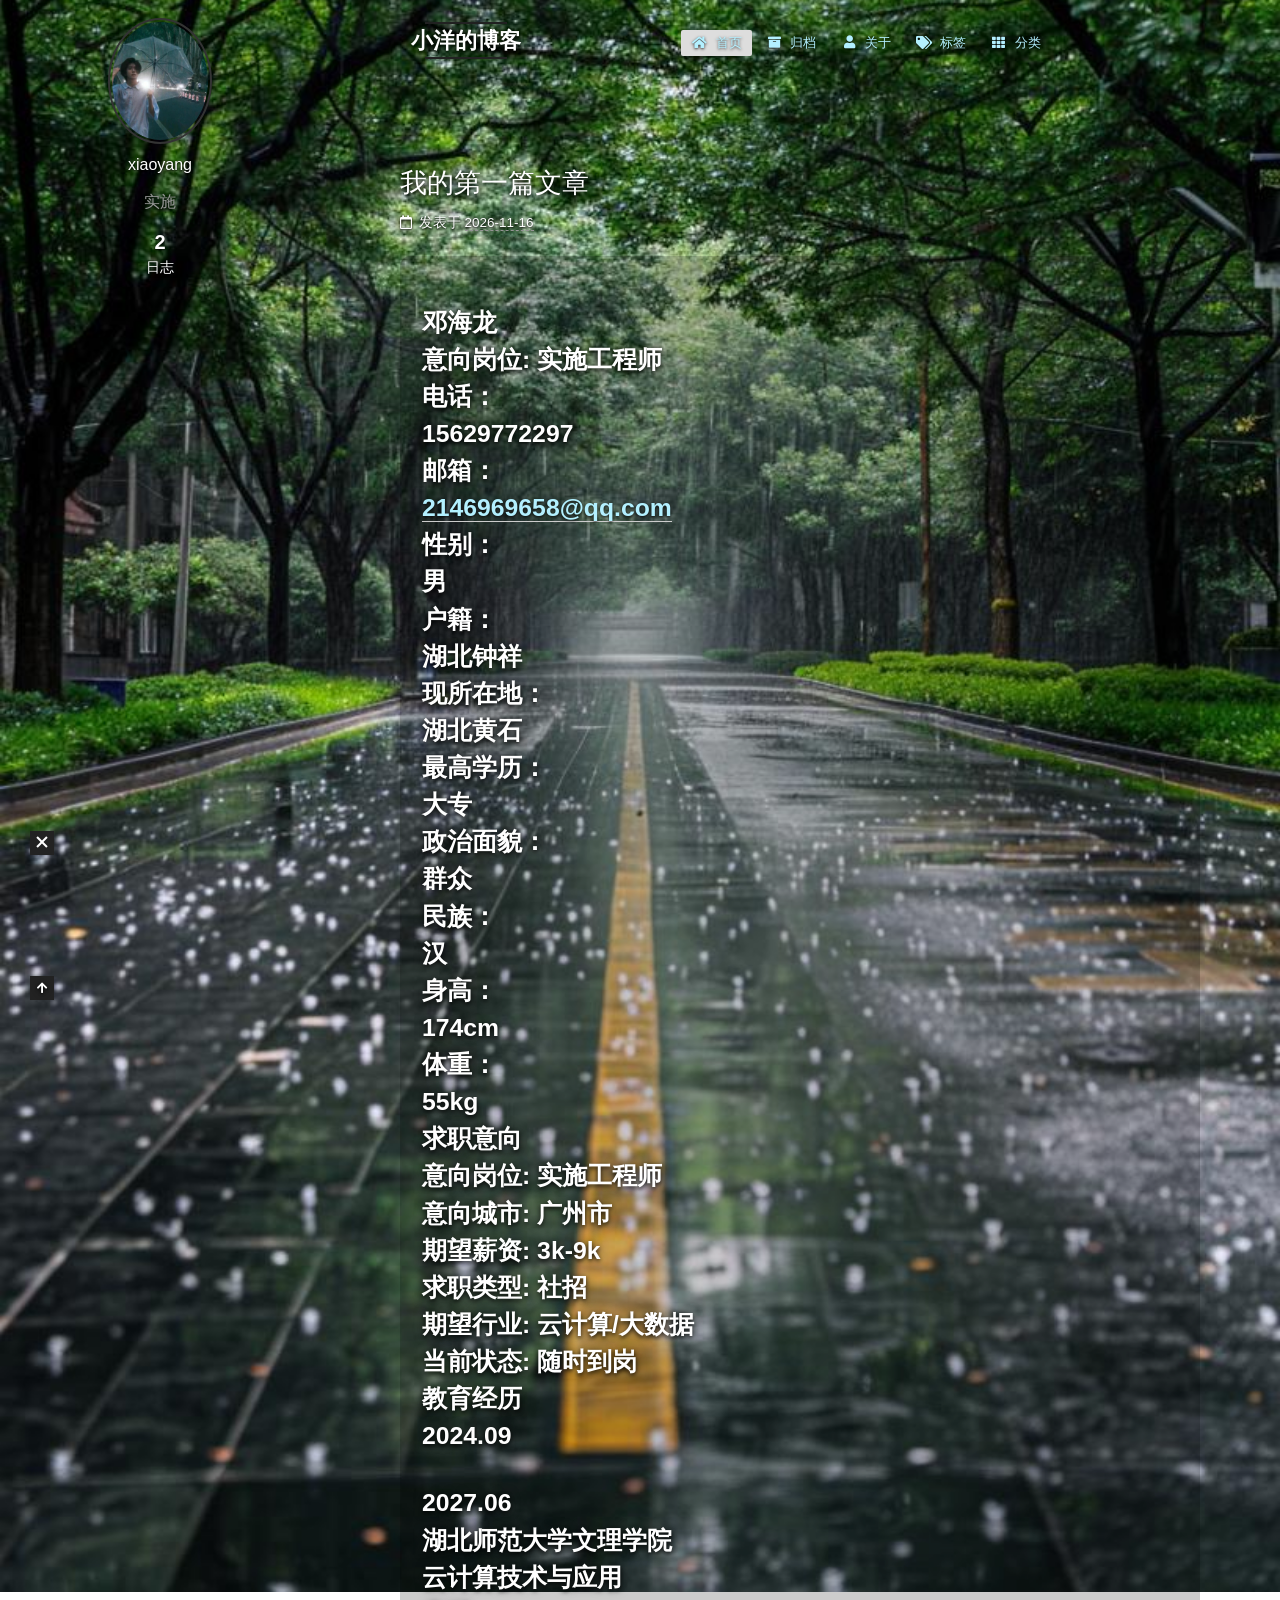
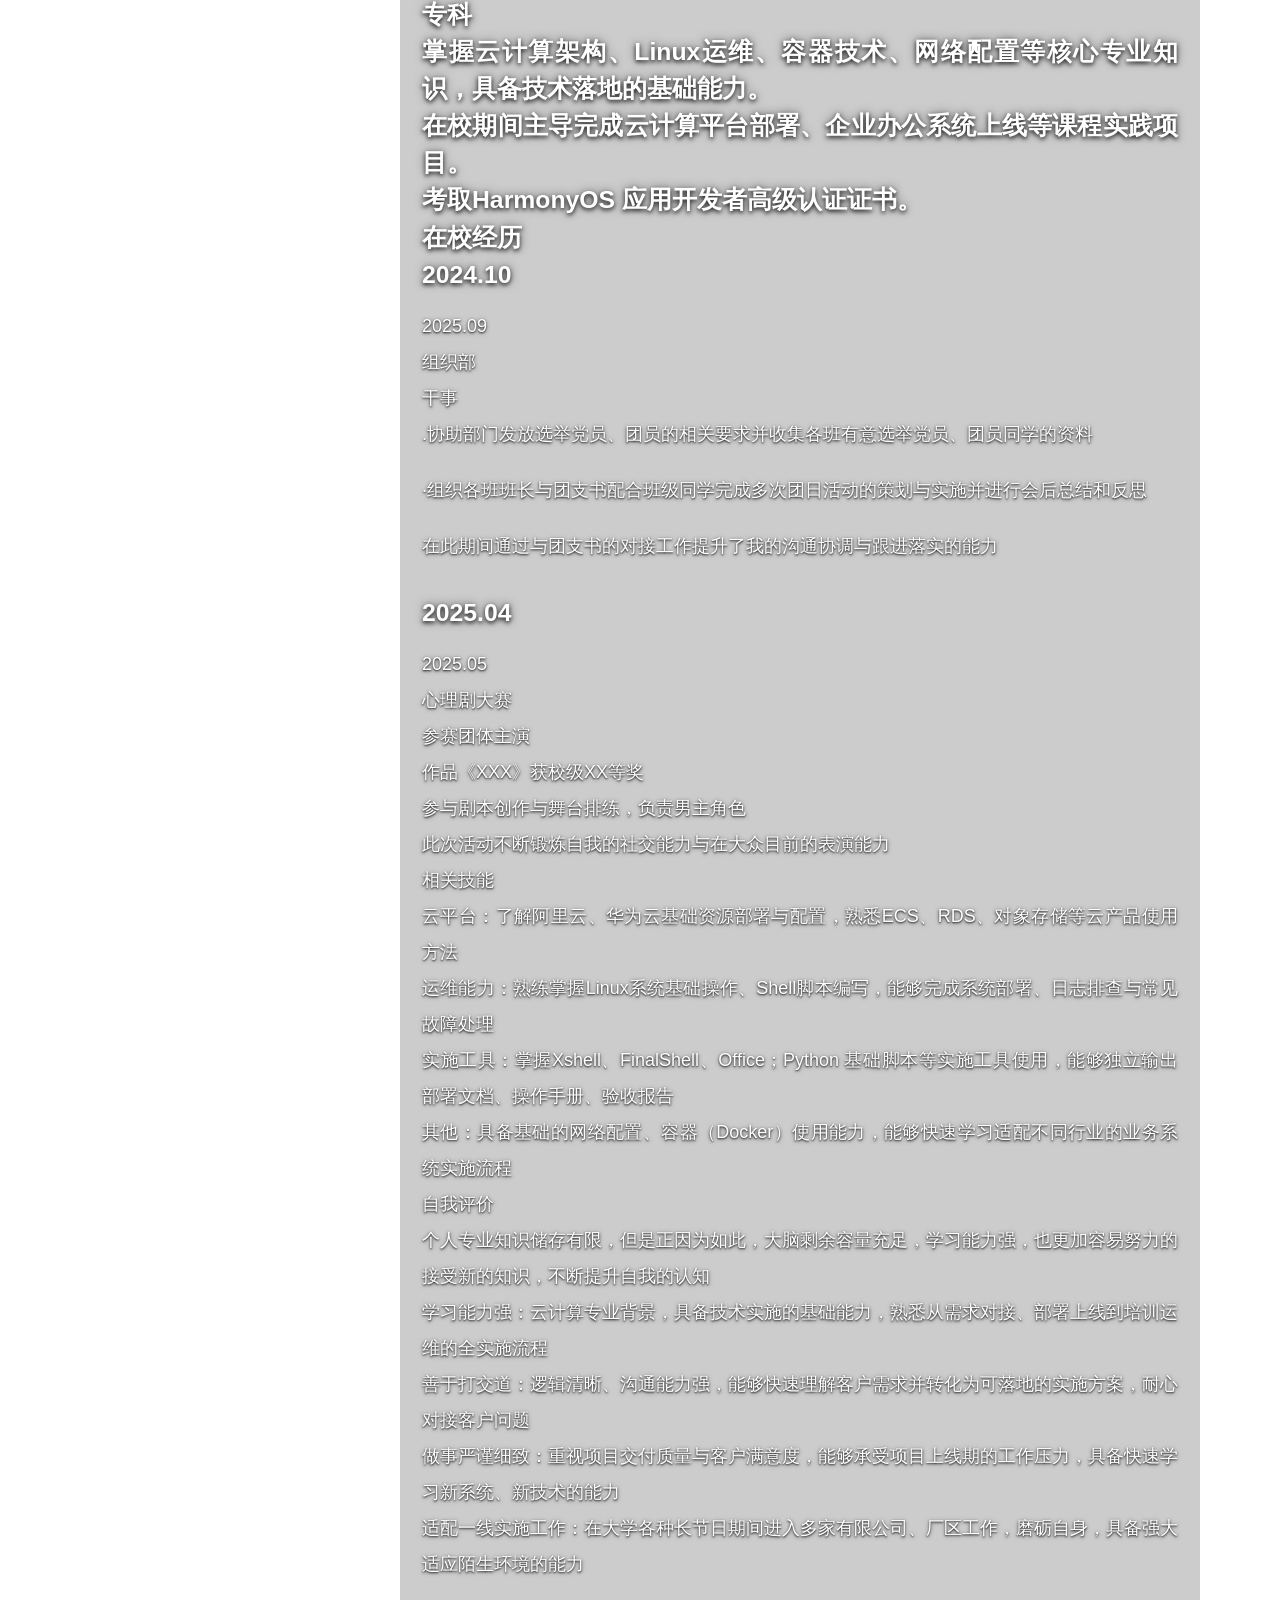
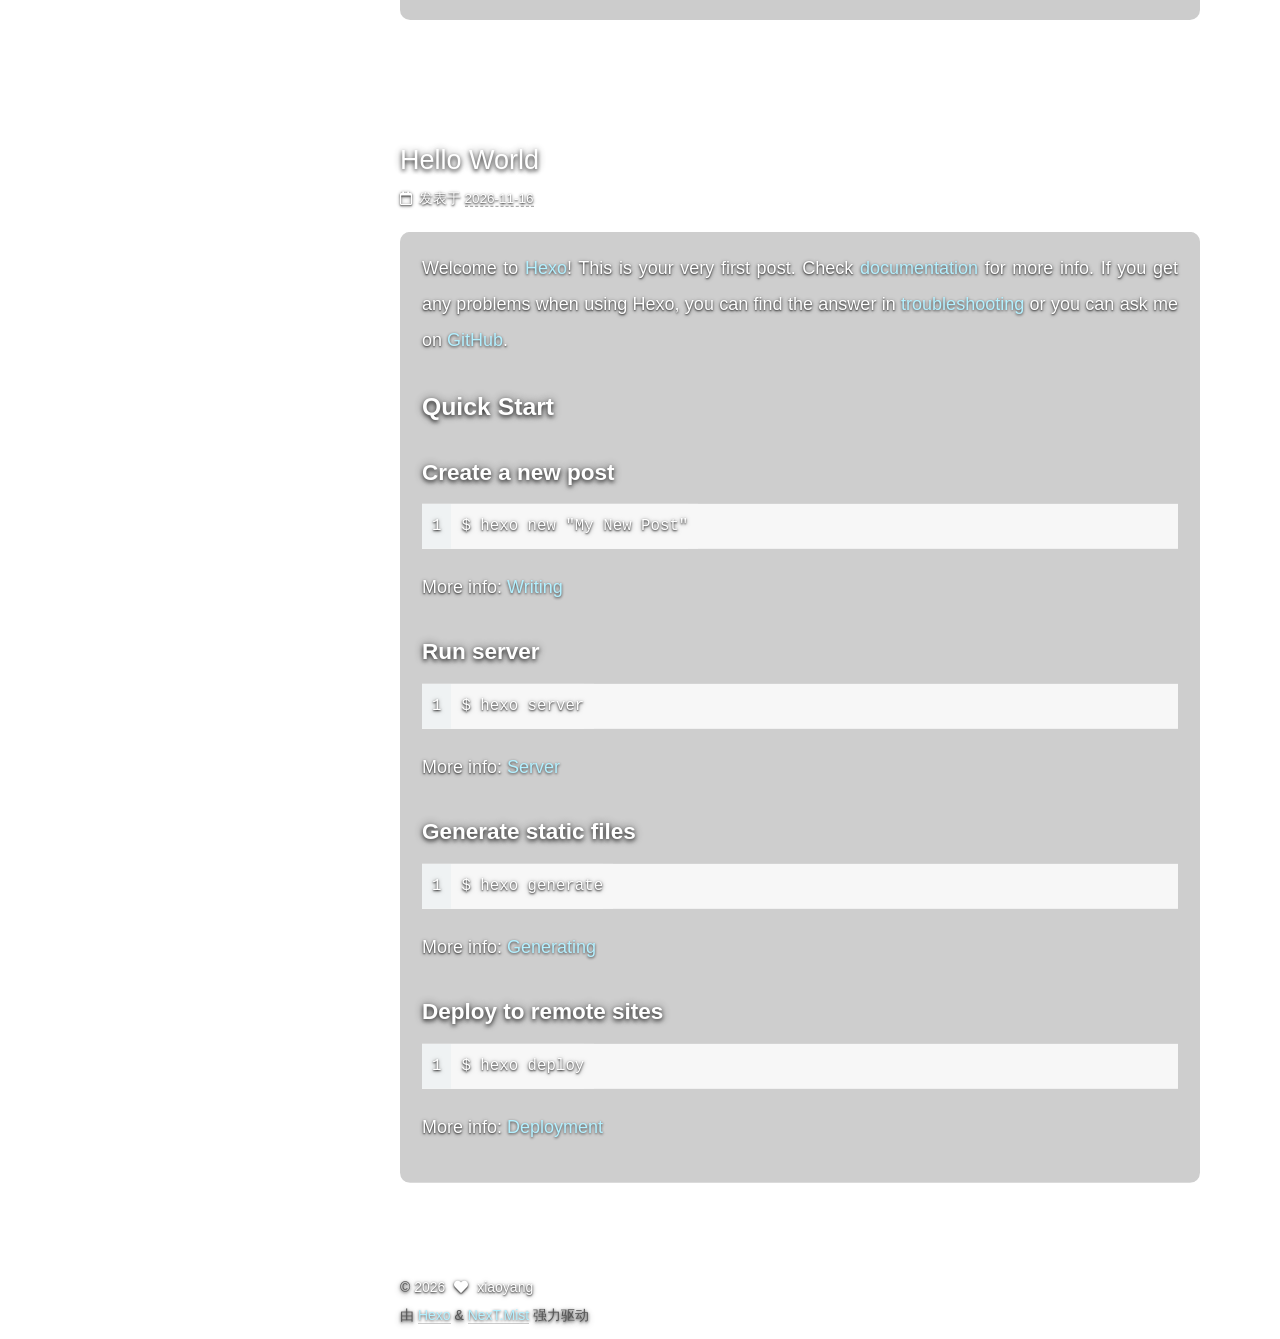
==== index.html @ 122b0476 "Site updated: 2026-11-17 15:29:59" ====
<!DOCTYPE html>
<html lang="zh-CN">
<head>
  <meta charset="UTF-8">
<meta name="viewport" content="width=device-width, initial-scale=1, maximum-scale=2">
<meta name="theme-color" content="#222">
<meta name="generator" content="Hexo 7.3.0">
  <link rel="apple-touch-icon" sizes="180x180" href="/images/apple-touch-icon-next.png">
  <link rel="icon" type="image/png" sizes="32x32" href="/images/favicon-32x32-next.png">
  <link rel="icon" type="image/png" sizes="16x16" href="/images/favicon-16x16-next.png">
  <link rel="mask-icon" href="/images/logo.svg" color="#222">

<link rel="stylesheet" href="/css/main.css">


<link rel="stylesheet" href="/lib/font-awesome/css/all.min.css">

<script id="hexo-configurations">
    var NexT = window.NexT || {};
    var CONFIG = {"hostname":"example.com","root":"/","scheme":"Mist","version":"7.8.0","exturl":false,"sidebar":{"position":"left","display":"always","padding":18,"offset":12,"onmobile":false},"copycode":{"enable":false,"show_result":false,"style":null},"back2top":{"enable":true,"sidebar":false,"scrollpercent":false},"bookmark":{"enable":false,"color":"#222","save":"auto"},"fancybox":false,"mediumzoom":false,"lazyload":false,"pangu":false,"comments":{"style":"tabs","active":null,"storage":true,"lazyload":false,"nav":null},"algolia":{"hits":{"per_page":10},"labels":{"input_placeholder":"Search for Posts","hits_empty":"We didn't find any results for the search: ${query}","hits_stats":"${hits} results found in ${time} ms"}},"localsearch":{"enable":false,"trigger":"auto","top_n_per_article":1,"unescape":false,"preload":false},"motion":{"enable":true,"async":false,"transition":{"post_block":"fadeIn","post_header":"slideDownIn","post_body":"slideDownIn","coll_header":"slideLeftIn","sidebar":"slideUpIn"}}};
  </script>

  <meta name="description" content="实施">
<meta property="og:type" content="website">
<meta property="og:title" content="小洋的博客">
<meta property="og:url" content="http://example.com/index.html">
<meta property="og:site_name" content="小洋的博客">
<meta property="og:description" content="实施">
<meta property="og:locale" content="zh_CN">
<meta property="article:author" content="xiaoyang">
<meta property="article:tag" content="云计算,k8">
<meta name="twitter:card" content="summary">

<link rel="canonical" href="http://example.com/">


<script id="page-configurations">
  // https://hexo.io/docs/variables.html
  CONFIG.page = {
    sidebar: "",
    isHome : true,
    isPost : false,
    lang   : 'zh-CN'
  };
</script>

  <title>小洋的博客</title>
  






  <noscript>
  <style>
  .use-motion .brand,
  .use-motion .menu-item,
  .sidebar-inner,
  .use-motion .post-block,
  .use-motion .pagination,
  .use-motion .comments,
  .use-motion .post-header,
  .use-motion .post-body,
  .use-motion .collection-header { opacity: initial; }

  .use-motion .site-title,
  .use-motion .site-subtitle {
    opacity: initial;
    top: initial;
  }

  .use-motion .logo-line-before i { left: initial; }
  .use-motion .logo-line-after i { right: initial; }
  </style>
</noscript>

</head>

<body itemscope itemtype="http://schema.org/WebPage">
  <div class="container use-motion">
    <div class="headband"></div>

    <header class="header" itemscope itemtype="http://schema.org/WPHeader">
      <div class="header-inner"><div class="site-brand-container">
  <div class="site-nav-toggle">
    <div class="toggle" aria-label="切换导航栏">
      <span class="toggle-line toggle-line-first"></span>
      <span class="toggle-line toggle-line-middle"></span>
      <span class="toggle-line toggle-line-last"></span>
    </div>
  </div>

  <div class="site-meta">

    <a href="/" class="brand" rel="start">
      <span class="logo-line-before"><i></i></span>
      <h1 class="site-title">小洋的博客</h1>
      <span class="logo-line-after"><i></i></span>
    </a>
      <p class="site-subtitle" itemprop="description">记录摸索博客的某一天</p>
  </div>

  <div class="site-nav-right">
    <div class="toggle popup-trigger">
    </div>
  </div>
</div>




<nav class="site-nav">
  <ul id="menu" class="main-menu menu">
        <li class="menu-item menu-item-home">

    <a href="/" rel="section"><i class="fa fa-home fa-fw"></i>首页</a>

  </li>
        <li class="menu-item menu-item-archives">

    <a href="/archives/" rel="section"><i class="fa fa-archive fa-fw"></i>归档</a>

  </li>
        <li class="menu-item menu-item-about">

    <a href="/about/" rel="section"><i class="fa fa-user fa-fw"></i>关于</a>

  </li>
        <li class="menu-item menu-item-tags">

    <a href="/tags/" rel="section"><i class="fa fa-tags fa-fw"></i>标签</a>

  </li>
        <li class="menu-item menu-item-categories">

    <a href="/categories/" rel="section"><i class="fa fa-th fa-fw"></i>分类</a>

  </li>
  </ul>
</nav>




</div>
    </header>

    
  <div class="back-to-top">
    <i class="fa fa-arrow-up"></i>
    <span>0%</span>
  </div>


    <main class="main">
      <div class="main-inner">
        <div class="content-wrap">
          

          <div class="content index posts-expand">
            
      
  
  
  <article itemscope itemtype="http://schema.org/Article" class="post-block" lang="zh-CN">
    <link itemprop="mainEntityOfPage" href="http://example.com/2026/11/16/%E6%88%91%E7%9A%84%E7%AC%AC%E4%B8%80%E7%AF%87%E6%96%87%E7%AB%A0/">

    <span hidden itemprop="author" itemscope itemtype="http://schema.org/Person">
      <meta itemprop="image" content="/img/avatar.jpg">
      <meta itemprop="name" content="xiaoyang">
      <meta itemprop="description" content="实施">
    </span>

    <span hidden itemprop="publisher" itemscope itemtype="http://schema.org/Organization">
      <meta itemprop="name" content="小洋的博客">
    </span>
      <header class="post-header">
        <h2 class="post-title" itemprop="name headline">
          
            <a href="/2026/11/16/%E6%88%91%E7%9A%84%E7%AC%AC%E4%B8%80%E7%AF%87%E6%96%87%E7%AB%A0/" class="post-title-link" itemprop="url">我的第一篇文章</a>
        </h2>

        <div class="post-meta">
            <span class="post-meta-item">
              <span class="post-meta-item-icon">
                <i class="far fa-calendar"></i>
              </span>
              <span class="post-meta-item-text">发表于</span>
              

              <time title="创建时间：2026-11-16 16:29:08 / 修改时间：16:30:28" itemprop="dateCreated datePublished" datetime="2026-11-16T16:29:08+08:00">2026-11-16</time>
            </span>

          

        </div>
      </header>

    
    
    
    <div class="post-body" itemprop="articleBody">

      
          <h2 id="邓海龙意向岗位-实施工程师电话：15629772297邮箱：-x32-49-52-54-x39-x36-x39-54-x35-56-64-113-x71-46-x63-111-x6d-性别：男户籍：湖北钟祥现所在地：湖北黄石最高学历：大专政治面貌：群众民族：汉身高：174cm体重：55kg求职意向意向岗位-实施工程师意向城市-广州市期望薪资-3k-9k求职类型-社招期望行业-云计算-大数据当前状态-随时到岗教育经历2024-09"><a href="#邓海龙意向岗位-实施工程师电话：15629772297邮箱：-x32-49-52-54-x39-x36-x39-54-x35-56-64-113-x71-46-x63-111-x6d-性别：男户籍：湖北钟祥现所在地：湖北黄石最高学历：大专政治面貌：群众民族：汉身高：174cm体重：55kg求职意向意向岗位-实施工程师意向城市-广州市期望薪资-3k-9k求职类型-社招期望行业-云计算-大数据当前状态-随时到岗教育经历2024-09" class="headerlink" title="邓海龙意向岗位: 实施工程师电话：15629772297邮箱：&#x32;&#49;&#52;&#54;&#x39;&#x36;&#x39;&#54;&#x35;&#56;&#64;&#113;&#x71;&#46;&#x63;&#111;&#x6d;性别：男户籍：湖北钟祥现所在地：湖北黄石最高学历：大专政治面貌：群众民族：汉身高：174cm体重：55kg求职意向意向岗位: 实施工程师意向城市: 广州市期望薪资: 3k-9k求职类型: 社招期望行业: 云计算&#x2F;大数据当前状态: 随时到岗教育经历2024.09"></a>邓海龙<br>意向岗位: 实施工程师<br>电话：<br>15629772297<br>邮箱：<br><a href="mailto:&#x32;&#49;&#52;&#54;&#x39;&#x36;&#x39;&#54;&#x35;&#56;&#64;&#113;&#x71;&#46;&#x63;&#111;&#x6d;">&#x32;&#49;&#52;&#54;&#x39;&#x36;&#x39;&#54;&#x35;&#56;&#64;&#113;&#x71;&#46;&#x63;&#111;&#x6d;</a><br>性别：<br>男<br>户籍：<br>湖北钟祥<br>现所在地：<br>湖北黄石<br>最高学历：<br>大专<br>政治面貌：<br>群众<br>民族：<br>汉<br>身高：<br>174cm<br>体重：<br>55kg<br>求职意向<br>意向岗位: 实施工程师<br>意向城市: 广州市<br>期望薪资: 3k-9k<br>求职类型: 社招<br>期望行业: 云计算&#x2F;大数据<br>当前状态: 随时到岗<br>教育经历<br>2024.09</h2><h2 id="2027-06湖北师范大学文理学院云计算技术与应用专科掌握云计算架构、Linux运维、容器技术、网络配置等核心专业知识，具备技术落地的基础能力。在校期间主导完成云计算平台部署、企业办公系统上线等课程实践项目。考取HarmonyOS-应用开发者高级认证证书。在校经历2024-10"><a href="#2027-06湖北师范大学文理学院云计算技术与应用专科掌握云计算架构、Linux运维、容器技术、网络配置等核心专业知识，具备技术落地的基础能力。在校期间主导完成云计算平台部署、企业办公系统上线等课程实践项目。考取HarmonyOS-应用开发者高级认证证书。在校经历2024-10" class="headerlink" title="2027.06湖北师范大学文理学院云计算技术与应用专科掌握云计算架构、Linux运维、容器技术、网络配置等核心专业知识，具备技术落地的基础能力。在校期间主导完成云计算平台部署、企业办公系统上线等课程实践项目。考取HarmonyOS 应用开发者高级认证证书。在校经历2024.10"></a>2027.06<br>湖北师范大学文理学院<br>云计算技术与应用<br>专科<br>掌握云计算架构、Linux运维、容器技术、网络配置等核心专业知识，具备技术落地的基础能力。<br>在校期间主导完成云计算平台部署、企业办公系统上线等课程实践项目。<br>考取HarmonyOS 应用开发者高级认证证书。<br>在校经历<br>2024.10</h2><p>2025.09<br>组织部<br>干事<br>.协助部门发放选举党员、团员的相关要求并收集各班有意选举党员、团员同学的资料</p>
<p>·组织各班班长与团支书配合班级同学完成多次团日活动的策划与实施并进行会后总结和反思</p>
<p>在此期间通过与团支书的对接工作提升了我的沟通协调与跟进落实的能力</p>
<h2 id="2025-04"><a href="#2025-04" class="headerlink" title="2025.04"></a>2025.04</h2><p>2025.05<br>心理剧大赛<br>参赛团体主演<br> 作品《XXX》获校级XX等奖<br>参与剧本创作与舞台排练，负责男主角色<br>此次活动不断锻炼自我的社交能力与在大众目前的表演能力<br>相关技能<br>云平台：了解阿里云、华为云基础资源部署与配置，熟悉ECS、RDS、对象存储等云产品使用方法<br>运维能力：熟练掌握Linux系统基础操作、Shell脚本编写，能够完成系统部署、日志排查与常见故障处理<br>实施工具：掌握Xshell、FinalShell、Office；Python 基础脚本等实施工具使用，能够独立输出部署文档、操作手册、验收报告<br>其他：具备基础的网络配置、容器（Docker）使用能力，能够快速学习适配不同行业的业务系统实施流程<br>自我评价<br>个人专业知识储存有限，但是正因为如此，大脑剩余容量充足，学习能力强，也更加容易努力的接受新的知识，不断提升自我的认知<br>学习能力强：云计算专业背景，具备技术实施的基础能力，熟悉从需求对接、部署上线到培训运维的全实施流程<br>善于打交道：逻辑清晰、沟通能力强，能够快速理解客户需求并转化为可落地的实施方案，耐心对接客户问题<br>做事严谨细致：重视项目交付质量与客户满意度，能够承受项目上线期的工作压力，具备快速学习新系统、新技术的能力<br>适配一线实施工作：在大学各种长节日期间进入多家有限公司、厂区工作，磨砺自身，具备强大适应陌生环境的能力</p>

      
    </div>

    
    
    
      <footer class="post-footer">
        <div class="post-eof"></div>
      </footer>
  </article>
  
  
  

      
  
  
  <article itemscope itemtype="http://schema.org/Article" class="post-block" lang="zh-CN">
    <link itemprop="mainEntityOfPage" href="http://example.com/2026/11/16/hello-world/">

    <span hidden itemprop="author" itemscope itemtype="http://schema.org/Person">
      <meta itemprop="image" content="/img/avatar.jpg">
      <meta itemprop="name" content="xiaoyang">
      <meta itemprop="description" content="实施">
    </span>

    <span hidden itemprop="publisher" itemscope itemtype="http://schema.org/Organization">
      <meta itemprop="name" content="小洋的博客">
    </span>
      <header class="post-header">
        <h2 class="post-title" itemprop="name headline">
          
            <a href="/2026/11/16/hello-world/" class="post-title-link" itemprop="url">Hello World</a>
        </h2>

        <div class="post-meta">
            <span class="post-meta-item">
              <span class="post-meta-item-icon">
                <i class="far fa-calendar"></i>
              </span>
              <span class="post-meta-item-text">发表于</span>
              

              <time title="创建时间：2026-11-16 14:57:16 / 修改时间：14:53:29" itemprop="dateCreated datePublished" datetime="2026-11-16T14:57:16+08:00">2026-11-16</time>
            </span>

          

        </div>
      </header>

    
    
    
    <div class="post-body" itemprop="articleBody">

      
          <p>Welcome to <a target="_blank" rel="noopener" href="https://hexo.io/">Hexo</a>! This is your very first post. Check <a target="_blank" rel="noopener" href="https://hexo.io/docs/">documentation</a> for more info. If you get any problems when using Hexo, you can find the answer in <a target="_blank" rel="noopener" href="https://hexo.io/docs/troubleshooting.html">troubleshooting</a> or you can ask me on <a target="_blank" rel="noopener" href="https://github.com/hexojs/hexo/issues">GitHub</a>.</p>
<h2 id="Quick-Start"><a href="#Quick-Start" class="headerlink" title="Quick Start"></a>Quick Start</h2><h3 id="Create-a-new-post"><a href="#Create-a-new-post" class="headerlink" title="Create a new post"></a>Create a new post</h3><figure class="highlight bash"><table><tr><td class="gutter"><pre><span class="line">1</span><br></pre></td><td class="code"><pre><span class="line">$ hexo new <span class="string">&quot;My New Post&quot;</span></span><br></pre></td></tr></table></figure>

<p>More info: <a target="_blank" rel="noopener" href="https://hexo.io/docs/writing.html">Writing</a></p>
<h3 id="Run-server"><a href="#Run-server" class="headerlink" title="Run server"></a>Run server</h3><figure class="highlight bash"><table><tr><td class="gutter"><pre><span class="line">1</span><br></pre></td><td class="code"><pre><span class="line">$ hexo server</span><br></pre></td></tr></table></figure>

<p>More info: <a target="_blank" rel="noopener" href="https://hexo.io/docs/server.html">Server</a></p>
<h3 id="Generate-static-files"><a href="#Generate-static-files" class="headerlink" title="Generate static files"></a>Generate static files</h3><figure class="highlight bash"><table><tr><td class="gutter"><pre><span class="line">1</span><br></pre></td><td class="code"><pre><span class="line">$ hexo generate</span><br></pre></td></tr></table></figure>

<p>More info: <a target="_blank" rel="noopener" href="https://hexo.io/docs/generating.html">Generating</a></p>
<h3 id="Deploy-to-remote-sites"><a href="#Deploy-to-remote-sites" class="headerlink" title="Deploy to remote sites"></a>Deploy to remote sites</h3><figure class="highlight bash"><table><tr><td class="gutter"><pre><span class="line">1</span><br></pre></td><td class="code"><pre><span class="line">$ hexo deploy</span><br></pre></td></tr></table></figure>

<p>More info: <a target="_blank" rel="noopener" href="https://hexo.io/docs/one-command-deployment.html">Deployment</a></p>

      
    </div>

    
    
    
      <footer class="post-footer">
        <div class="post-eof"></div>
      </footer>
  </article>
  
  
  


  



          </div>
          

<script>
  window.addEventListener('tabs:register', () => {
    let { activeClass } = CONFIG.comments;
    if (CONFIG.comments.storage) {
      activeClass = localStorage.getItem('comments_active') || activeClass;
    }
    if (activeClass) {
      let activeTab = document.querySelector(`a[href="#comment-${activeClass}"]`);
      if (activeTab) {
        activeTab.click();
      }
    }
  });
  if (CONFIG.comments.storage) {
    window.addEventListener('tabs:click', event => {
      if (!event.target.matches('.tabs-comment .tab-content .tab-pane')) return;
      let commentClass = event.target.classList[1];
      localStorage.setItem('comments_active', commentClass);
    });
  }
</script>

        </div>
          
  
  <div class="toggle sidebar-toggle">
    <span class="toggle-line toggle-line-first"></span>
    <span class="toggle-line toggle-line-middle"></span>
    <span class="toggle-line toggle-line-last"></span>
  </div>

  <aside class="sidebar">
    <div class="sidebar-inner">

      <ul class="sidebar-nav motion-element">
        <li class="sidebar-nav-toc">
          文章目录
        </li>
        <li class="sidebar-nav-overview">
          站点概览
        </li>
      </ul>

      <!--noindex-->
      <div class="post-toc-wrap sidebar-panel">
      </div>
      <!--/noindex-->

      <div class="site-overview-wrap sidebar-panel">
        <div class="site-author motion-element" itemprop="author" itemscope itemtype="http://schema.org/Person">
    <img class="site-author-image" itemprop="image" alt="xiaoyang"
      src="/img/avatar.jpg">
  <p class="site-author-name" itemprop="name">xiaoyang</p>
  <div class="site-description" itemprop="description">实施</div>
</div>
<div class="site-state-wrap motion-element">
  <nav class="site-state">
      <div class="site-state-item site-state-posts">
          <a href="/archives/">
        
          <span class="site-state-item-count">2</span>
          <span class="site-state-item-name">日志</span>
        </a>
      </div>
  </nav>
</div>



      </div>

    </div>
  </aside>
  <div id="sidebar-dimmer"></div>


      </div>
    </main>

    <footer class="footer">
      <div class="footer-inner">
        

        

<div class="copyright">
  
  &copy; 
  <span itemprop="copyrightYear">2026</span>
  <span class="with-love">
    <i class="fa fa-heart"></i>
  </span>
  <span class="author" itemprop="copyrightHolder">xiaoyang</span>
</div>
  <div class="powered-by">由 <a href="https://hexo.io/" class="theme-link" rel="noopener" target="_blank">Hexo</a> & <a href="https://mist.theme-next.org/" class="theme-link" rel="noopener" target="_blank">NexT.Mist</a> 强力驱动
  </div>

        








      </div>
    </footer>
  </div>

  
  <script src="/lib/anime.min.js"></script>
  <script src="/lib/velocity/velocity.min.js"></script>
  <script src="/lib/velocity/velocity.ui.min.js"></script>

<script src="/js/utils.js"></script>

<script src="/js/motion.js"></script>


<script src="/js/schemes/muse.js"></script>


<script src="/js/next-boot.js"></script>




  















  

  

</body>
</html>
---- css/main.css ----
:root {
  --body-bg-color: #fff;
  --content-bg-color: #f5f5f5;
  --card-bg-color: #f5f5f5;
  --text-color: #555;
  --blockquote-color: #666;
  --link-color: #555;
  --link-hover-color: #222;
  --brand-color: #222;
  --brand-hover-color: #222;
  --table-row-odd-bg-color: #f9f9f9;
  --table-row-hover-bg-color: #f5f5f5;
  --menu-item-bg-color: #ddd;
  --btn-default-bg: transparent;
  --btn-default-color: var(--link-color);
  --btn-default-border-color: var(--link-color);
  --btn-default-hover-bg: transparent;
  --btn-default-hover-color: var(--link-hover-color);
  --btn-default-hover-border-color: var(--link-hover-color);
}
@media (prefers-color-scheme: dark) {
  :root {
    --body-bg-color: #282828;
    --content-bg-color: #333;
    --card-bg-color: #555;
    --text-color: #ccc;
    --blockquote-color: #bbb;
    --link-color: #ccc;
    --link-hover-color: #eee;
    --brand-color: #ddd;
    --brand-hover-color: #ddd;
    --table-row-odd-bg-color: #282828;
    --table-row-hover-bg-color: #363636;
    --menu-item-bg-color: #555;
    --btn-default-bg: #222;
    --btn-default-color: #ccc;
    --btn-default-border-color: #555;
    --btn-default-hover-bg: #666;
    --btn-default-hover-color: #ccc;
    --btn-default-hover-border-color: #666;
  }
  img {
    opacity: 0.75;
  }
  img:hover {
    opacity: 0.9;
  }
}
html {
  line-height: 1.15; /* 1 */
  -webkit-text-size-adjust: 100%; /* 2 */
}
body {
  margin: 0;
}
main {
  display: block;
}
h1 {
  font-size: 2em;
  margin: 0.67em 0;
}
hr {
  box-sizing: content-box; /* 1 */
  height: 0; /* 1 */
  overflow: visible; /* 2 */
}
pre {
  font-family: monospace, monospace; /* 1 */
  font-size: 1em; /* 2 */
}
a {
  background: transparent;
}
abbr[title] {
  border-bottom: none; /* 1 */
  text-decoration: underline; /* 2 */
  text-decoration: underline dotted; /* 2 */
}
b,
strong {
  font-weight: bolder;
}
code,
kbd,
samp {
  font-family: monospace, monospace; /* 1 */
  font-size: 1em; /* 2 */
}
small {
  font-size: 80%;
}
sub,
sup {
  font-size: 75%;
  line-height: 0;
  position: relative;
  vertical-align: baseline;
}
sub {
  bottom: -0.25em;
}
sup {
  top: -0.5em;
}
img {
  border-style: none;
}
button,
input,
optgroup,
select,
textarea {
  font-family: inherit; /* 1 */
  font-size: 100%; /* 1 */
  line-height: 1.15; /* 1 */
  margin: 0; /* 2 */
}
button,
input {
/* 1 */
  overflow: visible;
}
button,
select {
/* 1 */
  text-transform: none;
}
button,
[type='button'],
[type='reset'],
[type='submit'] {
  -webkit-appearance: button;
}
button::-moz-focus-inner,
[type='button']::-moz-focus-inner,
[type='reset']::-moz-focus-inner,
[type='submit']::-moz-focus-inner {
  border-style: none;
  padding: 0;
}
button:-moz-focusring,
[type='button']:-moz-focusring,
[type='reset']:-moz-focusring,
[type='submit']:-moz-focusring {
  outline: 1px dotted ButtonText;
}
fieldset {
  padding: 0.35em 0.75em 0.625em;
}
legend {
  box-sizing: border-box; /* 1 */
  color: inherit; /* 2 */
  display: table; /* 1 */
  max-width: 100%; /* 1 */
  padding: 0; /* 3 */
  white-space: normal; /* 1 */
}
progress {
  vertical-align: baseline;
}
textarea {
  overflow: auto;
}
[type='checkbox'],
[type='radio'] {
  box-sizing: border-box; /* 1 */
  padding: 0; /* 2 */
}
[type='number']::-webkit-inner-spin-button,
[type='number']::-webkit-outer-spin-button {
  height: auto;
}
[type='search'] {
  outline-offset: -2px; /* 2 */
  -webkit-appearance: textfield; /* 1 */
}
[type='search']::-webkit-search-decoration {
  -webkit-appearance: none;
}
::-webkit-file-upload-button {
  font: inherit; /* 2 */
  -webkit-appearance: button; /* 1 */
}
details {
  display: block;
}
summary {
  display: list-item;
}
template {
  display: none;
}
[hidden] {
  display: none;
}
::selection {
  background: #262a30;
  color: #eee;
}
html,
body {
  height: 100%;
}
body {
  background: var(--body-bg-color);
  color: var(--text-color);
  font-family: 'Lato', "PingFang SC", "Microsoft YaHei", sans-serif;
  font-size: 1em;
  line-height: 2;
}
@media (max-width: 991px) {
  body {
    padding-left: 0 !important;
    padding-right: 0 !important;
  }
}
h1,
h2,
h3,
h4,
h5,
h6 {
  font-family: 'Lato', "PingFang SC", "Microsoft YaHei", sans-serif;
  font-weight: bold;
  line-height: 1.5;
  margin: 20px 0 15px;
}
h1 {
  font-size: 1.5em;
}
h2 {
  font-size: 1.375em;
}
h3 {
  font-size: 1.25em;
}
h4 {
  font-size: 1.125em;
}
h5 {
  font-size: 1em;
}
h6 {
  font-size: 0.875em;
}
p {
  margin: 0 0 20px 0;
}
a,
span.exturl {
  border-bottom: 1px solid #ccc;
  color: var(--link-color);
  outline: 0;
  text-decoration: none;
  overflow-wrap: break-word;
  word-wrap: break-word;
  cursor: pointer;
}
a:hover,
span.exturl:hover {
  border-bottom-color: var(--link-hover-color);
  color: var(--link-hover-color);
}
iframe,
img,
video {
  display: block;
  margin-left: auto;
  margin-right: auto;
  max-width: 100%;
}
hr {
  background-image: repeating-linear-gradient(-45deg, #ddd, #ddd 4px, transparent 4px, transparent 8px);
  border: 0;
  height: 3px;
  margin: 40px 0;
}
blockquote {
  border-left: 4px solid #ddd;
  color: var(--blockquote-color);
  margin: 0;
  padding: 0 15px;
}
blockquote cite::before {
  content: '-';
  padding: 0 5px;
}
dt {
  font-weight: bold;
}
dd {
  margin: 0;
  padding: 0;
}
kbd {
  background-color: #f5f5f5;
  background-image: linear-gradient(#eee, #fff, #eee);
  border: 1px solid #ccc;
  border-radius: 0.2em;
  box-shadow: 0.1em 0.1em 0.2em rgba(0,0,0,0.1);
  color: #555;
  font-family: inherit;
  padding: 0.1em 0.3em;
  white-space: nowrap;
}
.table-container {
  overflow: auto;
}
table {
  border-collapse: collapse;
  border-spacing: 0;
  font-size: 0.875em;
  margin: 0 0 20px 0;
  width: 100%;
}
tbody tr:nth-of-type(odd) {
  background: var(--table-row-odd-bg-color);
}
tbody tr:hover {
  background: var(--table-row-hover-bg-color);
}
caption,
th,
td {
  font-weight: normal;
  padding: 8px;
  vertical-align: middle;
}
th,
td {
  border: 1px solid #ddd;
  border-bottom: 3px solid #ddd;
}
th {
  font-weight: 700;
  padding-bottom: 10px;
}
td {
  border-bottom-width: 1px;
}
.btn {
  background: var(--btn-default-bg);
  border: 2px solid var(--btn-default-border-color);
  border-radius: 0;
  color: var(--btn-default-color);
  display: inline-block;
  font-size: 0.875em;
  line-height: 2;
  padding: 0 20px;
  text-decoration: none;
  transition-property: background-color;
  transition-delay: 0s;
  transition-duration: 0.2s;
  transition-timing-function: ease-in-out;
}
.btn:hover {
  background: var(--btn-default-hover-bg);
  border-color: var(--btn-default-hover-border-color);
  color: var(--btn-default-hover-color);
}
.btn + .btn {
  margin: 0 0 8px 8px;
}
.btn .fa-fw {
  text-align: left;
  width: 1.285714285714286em;
}
.toggle {
  line-height: 0;
}
.toggle .toggle-line {
  background: #fff;
  display: inline-block;
  height: 2px;
  left: 0;
  position: relative;
  top: 0;
  transition: all 0.4s;
  vertical-align: top;
  width: 100%;
}
.toggle .toggle-line:not(:first-child) {
  margin-top: 3px;
}
.toggle.toggle-arrow .toggle-line-first {
  left: 50%;
  top: 2px;
  transform: rotate(45deg);
  width: 50%;
}
.toggle.toggle-arrow .toggle-line-middle {
  left: 2px;
  width: 90%;
}
.toggle.toggle-arrow .toggle-line-last {
  left: 50%;
  top: -2px;
  transform: rotate(-45deg);
  width: 50%;
}
.toggle.toggle-close .toggle-line-first {
  transform: rotate(-45deg);
  top: 5px;
}
.toggle.toggle-close .toggle-line-middle {
  opacity: 0;
}
.toggle.toggle-close .toggle-line-last {
  transform: rotate(45deg);
  top: -5px;
}
.highlight,
pre {
  background: #f7f7f7;
  color: #4d4d4c;
  line-height: 1.6;
  margin: 0 auto 20px;
}
pre,
code {
  font-family: consolas, Menlo, monospace, "PingFang SC", "Microsoft YaHei";
}
code {
  background: #eee;
  border-radius: 3px;
  color: #555;
  padding: 2px 4px;
  overflow-wrap: break-word;
  word-wrap: break-word;
}
.highlight *::selection {
  background: #d6d6d6;
}
.highlight pre {
  border: 0;
  margin: 0;
  padding: 10px 0;
}
.highlight table {
  border: 0;
  margin: 0;
  width: auto;
}
.highlight td {
  border: 0;
  padding: 0;
}
.highlight figcaption {
  background: #eff2f3;
  color: #4d4d4c;
  display: flex;
  font-size: 0.875em;
  justify-content: space-between;
  line-height: 1.2;
  padding: 0.5em;
}
.highlight figcaption a {
  color: #4d4d4c;
}
.highlight figcaption a:hover {
  border-bottom-color: #4d4d4c;
}
.highlight .gutter {
  -moz-user-select: none;
  -ms-user-select: none;
  -webkit-user-select: none;
  user-select: none;
}
.highlight .gutter pre {
  background: #eff2f3;
  color: #869194;
  padding-left: 10px;
  padding-right: 10px;
  text-align: right;
}
.highlight .code pre {
  background: #f7f7f7;
  padding-left: 10px;
  width: 100%;
}
.gist table {
  width: auto;
}
.gist table td {
  border: 0;
}
pre {
  overflow: auto;
  padding: 10px;
}
pre code {
  background: none;
  color: #4d4d4c;
  font-size: 0.875em;
  padding: 0;
  text-shadow: none;
}
pre .deletion {
  background: #fdd;
}
pre .addition {
  background: #dfd;
}
pre .meta {
  color: #eab700;
  -moz-user-select: none;
  -ms-user-select: none;
  -webkit-user-select: none;
  user-select: none;
}
pre .comment {
  color: #8e908c;
}
pre .variable,
pre .attribute,
pre .tag,
pre .name,
pre .regexp,
pre .ruby .constant,
pre .xml .tag .title,
pre .xml .pi,
pre .xml .doctype,
pre .html .doctype,
pre .css .id,
pre .css .class,
pre .css .pseudo {
  color: #c82829;
}
pre .number,
pre .preprocessor,
pre .built_in,
pre .builtin-name,
pre .literal,
pre .params,
pre .constant,
pre .command {
  color: #f5871f;
}
pre .ruby .class .title,
pre .css .rules .attribute,
pre .string,
pre .symbol,
pre .value,
pre .inheritance,
pre .header,
pre .ruby .symbol,
pre .xml .cdata,
pre .special,
pre .formula {
  color: #718c00;
}
pre .title,
pre .css .hexcolor {
  color: #3e999f;
}
pre .function,
pre .python .decorator,
pre .python .title,
pre .ruby .function .title,
pre .ruby .title .keyword,
pre .perl .sub,
pre .javascript .title,
pre .coffeescript .title {
  color: #4271ae;
}
pre .keyword,
pre .javascript .function {
  color: #8959a8;
}
.blockquote-center {
  border-left: none;
  margin: 40px 0;
  padding: 0;
  position: relative;
  text-align: center;
}
.blockquote-center .fa {
  display: block;
  opacity: 0.6;
  position: absolute;
  width: 100%;
}
.blockquote-center .fa-quote-left {
  border-top: 1px solid #ccc;
  text-align: left;
  top: -20px;
}
.blockquote-center .fa-quote-right {
  border-bottom: 1px solid #ccc;
  text-align: right;
  bottom: -20px;
}
.blockquote-center p,
.blockquote-center div {
  text-align: center;
}
.post-body .group-picture img {
  margin: 0 auto;
  padding: 0 3px;
}
.group-picture-row {
  margin-bottom: 6px;
  overflow: hidden;
}
.group-picture-column {
  float: left;
  margin-bottom: 10px;
}
.post-body .label {
  color: #555;
  display: inline;
  padding: 0 2px;
}
.post-body .label.default {
  background: #f0f0f0;
}
.post-body .label.primary {
  background: #efe6f7;
}
.post-body .label.info {
  background: #e5f2f8;
}
.post-body .label.success {
  background: #e7f4e9;
}
.post-body .label.warning {
  background: #fcf6e1;
}
.post-body .label.danger {
  background: #fae8eb;
}
.post-body .tabs {
  margin-bottom: 20px;
}
.post-body .tabs,
.tabs-comment {
  display: block;
  padding-top: 10px;
  position: relative;
}
.post-body .tabs ul.nav-tabs,
.tabs-comment ul.nav-tabs {
  display: flex;
  flex-wrap: wrap;
  margin: 0;
  margin-bottom: -1px;
  padding: 0;
}
@media (max-width: 413px) {
  .post-body .tabs ul.nav-tabs,
  .tabs-comment ul.nav-tabs {
    display: block;
    margin-bottom: 5px;
  }
}
.post-body .tabs ul.nav-tabs li.tab,
.tabs-comment ul.nav-tabs li.tab {
  border-bottom: 1px solid #ddd;
  border-left: 1px solid transparent;
  border-right: 1px solid transparent;
  border-top: 3px solid transparent;
  flex-grow: 1;
  list-style-type: none;
  border-radius: 0 0 0 0;
}
@media (max-width: 413px) {
  .post-body .tabs ul.nav-tabs li.tab,
  .tabs-comment ul.nav-tabs li.tab {
    border-bottom: 1px solid transparent;
    border-left: 3px solid transparent;
    border-right: 1px solid transparent;
    border-top: 1px solid transparent;
  }
}
@media (max-width: 413px) {
  .post-body .tabs ul.nav-tabs li.tab,
  .tabs-comment ul.nav-tabs li.tab {
    border-radius: 0;
  }
}
.post-body .tabs ul.nav-tabs li.tab a,
.tabs-comment ul.nav-tabs li.tab a {
  border-bottom: initial;
  display: block;
  line-height: 1.8;
  outline: 0;
  padding: 0.25em 0.75em;
  text-align: center;
  transition-delay: 0s;
  transition-duration: 0.2s;
  transition-timing-function: ease-out;
}
.post-body .tabs ul.nav-tabs li.tab a i,
.tabs-comment ul.nav-tabs li.tab a i {
  width: 1.285714285714286em;
}
.post-body .tabs ul.nav-tabs li.tab.active,
.tabs-comment ul.nav-tabs li.tab.active {
  border-bottom: 1px solid transparent;
  border-left: 1px solid #ddd;
  border-right: 1px solid #ddd;
  border-top: 3px solid #fc6423;
}
@media (max-width: 413px) {
  .post-body .tabs ul.nav-tabs li.tab.active,
  .tabs-comment ul.nav-tabs li.tab.active {
    border-bottom: 1px solid #ddd;
    border-left: 3px solid #fc6423;
    border-right: 1px solid #ddd;
    border-top: 1px solid #ddd;
  }
}
.post-body .tabs ul.nav-tabs li.tab.active a,
.tabs-comment ul.nav-tabs li.tab.active a {
  color: var(--link-color);
  cursor: default;
}
.post-body .tabs .tab-content .tab-pane,
.tabs-comment .tab-content .tab-pane {
  border: 1px solid #ddd;
  border-top: 0;
  padding: 20px 20px 0 20px;
  border-radius: 0;
}
.post-body .tabs .tab-content .tab-pane:not(.active),
.tabs-comment .tab-content .tab-pane:not(.active) {
  display: none;
}
.post-body .tabs .tab-content .tab-pane.active,
.tabs-comment .tab-content .tab-pane.active {
  display: block;
}
.post-body .tabs .tab-content .tab-pane.active:nth-of-type(1),
.tabs-comment .tab-content .tab-pane.active:nth-of-type(1) {
  border-radius: 0 0 0 0;
}
@media (max-width: 413px) {
  .post-body .tabs .tab-content .tab-pane.active:nth-of-type(1),
  .tabs-comment .tab-content .tab-pane.active:nth-of-type(1) {
    border-radius: 0;
  }
}
.post-body .note {
  border-radius: 3px;
  margin-bottom: 20px;
  padding: 1em;
  position: relative;
  border: 1px solid #eee;
  border-left-width: 5px;
}
.post-body .note h2,
.post-body .note h3,
.post-body .note h4,
.post-body .note h5,
.post-body .note h6 {
  margin-top: 0;
  border-bottom: initial;
  margin-bottom: 0;
  padding-top: 0;
}
.post-body .note p:first-child,
.post-body .note ul:first-child,
.post-body .note ol:first-child,
.post-body .note table:first-child,
.post-body .note pre:first-child,
.post-body .note blockquote:first-child,
.post-body .note img:first-child {
  margin-top: 0;
}
.post-body .note p:last-child,
.post-body .note ul:last-child,
.post-body .note ol:last-child,
.post-body .note table:last-child,
.post-body .note pre:last-child,
.post-body .note blockquote:last-child,
.post-body .note img:last-child {
  margin-bottom: 0;
}
.post-body .note.default {
  border-left-color: #777;
}
.post-body .note.default h2,
.post-body .note.default h3,
.post-body .note.default h4,
.post-body .note.default h5,
.post-body .note.default h6 {
  color: #777;
}
.post-body .note.primary {
  border-left-color: #6f42c1;
}
.post-body .note.primary h2,
.post-body .note.primary h3,
.post-body .note.primary h4,
.post-body .note.primary h5,
.post-body .note.primary h6 {
  color: #6f42c1;
}
.post-body .note.info {
  border-left-color: #428bca;
}
.post-body .note.info h2,
.post-body .note.info h3,
.post-body .note.info h4,
.post-body .note.info h5,
.post-body .note.info h6 {
  color: #428bca;
}
.post-body .note.success {
  border-left-color: #5cb85c;
}
.post-body .note.success h2,
.post-body .note.success h3,
.post-body .note.success h4,
.post-body .note.success h5,
.post-body .note.success h6 {
  color: #5cb85c;
}
.post-body .note.warning {
  border-left-color: #f0ad4e;
}
.post-body .note.warning h2,
.post-body .note.warning h3,
.post-body .note.warning h4,
.post-body .note.warning h5,
.post-body .note.warning h6 {
  color: #f0ad4e;
}
.post-body .note.danger {
  border-left-color: #d9534f;
}
.post-body .note.danger h2,
.post-body .note.danger h3,
.post-body .note.danger h4,
.post-body .note.danger h5,
.post-body .note.danger h6 {
  color: #d9534f;
}
.pagination .prev,
.pagination .next,
.pagination .page-number,
.pagination .space {
  display: inline-block;
  margin: 0 10px;
  padding: 0 11px;
  position: relative;
  top: -1px;
}
@media (max-width: 767px) {
  .pagination .prev,
  .pagination .next,
  .pagination .page-number,
  .pagination .space {
    margin: 0 5px;
  }
}
.pagination {
  border-top: 1px solid #eee;
  margin: 120px 0 0;
  text-align: center;
}
.pagination .prev,
.pagination .next,
.pagination .page-number {
  border-bottom: 0;
  border-top: 1px solid #eee;
  transition-property: border-color;
  transition-delay: 0s;
  transition-duration: 0.2s;
  transition-timing-function: ease-in-out;
}
.pagination .prev:hover,
.pagination .next:hover,
.pagination .page-number:hover {
  border-top-color: #222;
}
.pagination .space {
  margin: 0;
  padding: 0;
}
.pagination .prev {
  margin-left: 0;
}
.pagination .next {
  margin-right: 0;
}
.pagination .page-number.current {
  background: #ccc;
  border-top-color: #ccc;
  color: #fff;
}
@media (max-width: 767px) {
  .pagination {
    border-top: none;
  }
  .pagination .prev,
  .pagination .next,
  .pagination .page-number {
    border-bottom: 1px solid #eee;
    border-top: 0;
    margin-bottom: 10px;
    padding: 0 10px;
  }
  .pagination .prev:hover,
  .pagination .next:hover,
  .pagination .page-number:hover {
    border-bottom-color: #222;
  }
}
.comments {
  margin-top: 60px;
  overflow: hidden;
}
.comment-button-group {
  display: flex;
  flex-wrap: wrap-reverse;
  justify-content: center;
  margin: 1em 0;
}
.comment-button-group .comment-button {
  margin: 0.1em 0.2em;
}
.comment-button-group .comment-button.active {
  background: var(--btn-default-hover-bg);
  border-color: var(--btn-default-hover-border-color);
  color: var(--btn-default-hover-color);
}
.comment-position {
  display: none;
}
.comment-position.active {
  display: block;
}
.tabs-comment {
  background: var(--content-bg-color);
  margin-top: 4em;
  padding-top: 0;
}
.tabs-comment .comments {
  border: 0;
  box-shadow: none;
  margin-top: 0;
  padding-top: 0;
}
.container {
  min-height: 100%;
  position: relative;
}
.main-inner {
  margin: 0 auto;
  width: 700px;
}
@media (min-width: 1200px) {
  .main-inner {
    width: 800px;
  }
}
@media (min-width: 1600px) {
  .main-inner {
    width: 900px;
  }
}
@media (max-width: 767px) {
  .content-wrap {
    padding: 0 20px;
  }
}
.header {
  background: transparent;
}
.header-inner {
  margin: 0 auto;
  width: 700px;
}
@media (min-width: 1200px) {
  .header-inner {
    width: 800px;
  }
}
@media (min-width: 1600px) {
  .header-inner {
    width: 900px;
  }
}
.site-brand-container {
  display: flex;
  flex-shrink: 0;
  padding: 0 10px;
}
.headband {
  background: #222;
  height: 3px;
}
.site-meta {
  flex-grow: 1;
  text-align: left;
}
@media (max-width: 767px) {
  .site-meta {
    text-align: center;
  }
}
.brand {
  border-bottom: none;
  color: var(--brand-color);
  display: inline-block;
  line-height: 1.375em;
  padding: 0 40px;
  position: relative;
}
.brand:hover {
  color: var(--brand-hover-color);
}
.site-title {
  font-family: 'Lato', "PingFang SC", "Microsoft YaHei", sans-serif;
  font-size: 1.375em;
  font-weight: normal;
  margin: 0;
}
.site-subtitle {
  color: #999;
  font-size: 0.8125em;
  margin: 10px 0;
}
.use-motion .brand {
  opacity: 0;
}
.use-motion .site-title,
.use-motion .site-subtitle,
.use-motion .custom-logo-image {
  opacity: 0;
  position: relative;
  top: -10px;
}
.site-nav-toggle,
.site-nav-right {
  display: none;
}
@media (max-width: 767px) {
  .site-nav-toggle,
  .site-nav-right {
    display: flex;
    flex-direction: column;
    justify-content: center;
  }
}
.site-nav-toggle .toggle,
.site-nav-right .toggle {
  color: var(--text-color);
  padding: 10px;
  width: 22px;
}
.site-nav-toggle .toggle .toggle-line,
.site-nav-right .toggle .toggle-line {
  background: var(--text-color);
  border-radius: 1px;
}
.site-nav {
  display: block;
}
@media (max-width: 767px) {
  .site-nav {
    clear: both;
    display: none;
  }
}
.site-nav.site-nav-on {
  display: block;
}
.menu {
  margin-top: 20px;
  padding-left: 0;
  text-align: center;
}
.menu-item {
  display: inline-block;
  list-style: none;
  margin: 0 10px;
}
@media (max-width: 767px) {
  .menu-item {
    display: block;
    margin-top: 10px;
  }
  .menu-item.menu-item-search {
    display: none;
  }
}
.menu-item a,
.menu-item span.exturl {
  border-bottom: 0;
  display: block;
  font-size: 0.8125em;
  transition-property: border-color;
  transition-delay: 0s;
  transition-duration: 0.2s;
  transition-timing-function: ease-in-out;
}
@media (hover: none) {
  .menu-item a:hover,
  .menu-item span.exturl:hover {
    border-bottom-color: transparent !important;
  }
}
.menu-item .fa,
.menu-item .fab,
.menu-item .far,
.menu-item .fas {
  margin-right: 8px;
}
.menu-item .badge {
  display: inline-block;
  font-weight: bold;
  line-height: 1;
  margin-left: 0.35em;
  margin-top: 0.35em;
  text-align: center;
  white-space: nowrap;
}
@media (max-width: 767px) {
  .menu-item .badge {
    float: right;
    margin-left: 0;
  }
}
.menu-item-active a,
.menu .menu-item a:hover,
.menu .menu-item span.exturl:hover {
  background: var(--menu-item-bg-color);
}
.use-motion .menu-item {
  opacity: 0;
}
.sidebar {
  background: #222;
  bottom: 0;
  box-shadow: inset 0 2px 6px #000;
  position: fixed;
  top: 0;
}
@media (max-width: 991px) {
  .sidebar {
    display: none;
  }
}
.sidebar-inner {
  color: #999;
  padding: 18px 10px;
  text-align: center;
}
.cc-license {
  margin-top: 10px;
  text-align: center;
}
.cc-license .cc-opacity {
  border-bottom: none;
  opacity: 0.7;
}
.cc-license .cc-opacity:hover {
  opacity: 0.9;
}
.cc-license img {
  display: inline-block;
}
.site-author-image {
  border: 2px solid #333;
  display: block;
  margin: 0 auto;
  max-width: 96px;
  padding: 2px;
  border-radius: 50%;
}
.site-author-name {
  color: #f5f5f5;
  font-weight: normal;
  margin: 5px 0 0;
  text-align: center;
}
.site-description {
  color: #999;
  font-size: 1em;
  margin-top: 5px;
  text-align: center;
}
.links-of-author {
  margin-top: 15px;
}
.links-of-author a,
.links-of-author span.exturl {
  border-bottom-color: #555;
  display: inline-block;
  font-size: 0.8125em;
  margin-bottom: 10px;
  margin-right: 10px;
  vertical-align: middle;
}
.links-of-author a::before,
.links-of-author span.exturl::before {
  background: #999d3b;
  border-radius: 50%;
  content: ' ';
  display: inline-block;
  height: 4px;
  margin-right: 3px;
  vertical-align: middle;
  width: 4px;
}
.sidebar-button {
  margin-top: 15px;
}
.sidebar-button a {
  border: 1px solid #fc6423;
  border-radius: 4px;
  color: #fc6423;
  display: inline-block;
  padding: 0 15px;
}
.sidebar-button a .fa,
.sidebar-button a .fab,
.sidebar-button a .far,
.sidebar-button a .fas {
  margin-right: 5px;
}
.sidebar-button a:hover {
  background: #fc6423;
  border: 1px solid #fc6423;
  color: #fff;
}
.sidebar-button a:hover .fa,
.sidebar-button a:hover .fab,
.sidebar-button a:hover .far,
.sidebar-button a:hover .fas {
  color: #fff;
}
.links-of-blogroll {
  font-size: 0.8125em;
  margin-top: 10px;
}
.links-of-blogroll-title {
  font-size: 0.875em;
  font-weight: 600;
  margin-top: 0;
}
.links-of-blogroll-list {
  list-style: none;
  margin: 0;
  padding: 0;
}
#sidebar-dimmer {
  display: none;
}
@media (max-width: 767px) {
  #sidebar-dimmer {
    background: #000;
    display: block;
    height: 100%;
    left: 100%;
    opacity: 0;
    position: fixed;
    top: 0;
    width: 100%;
    z-index: 1100;
  }
  .sidebar-active + #sidebar-dimmer {
    opacity: 0.7;
    transform: translateX(-100%);
    transition: opacity 0.5s;
  }
}
.sidebar-nav {
  margin: 0;
  padding-bottom: 20px;
  padding-left: 0;
}
.sidebar-nav li {
  border-bottom: 1px solid transparent;
  color: #666;
  cursor: pointer;
  display: inline-block;
  font-size: 0.875em;
}
.sidebar-nav li.sidebar-nav-overview {
  margin-left: 10px;
}
.sidebar-nav li:hover {
  color: #f5f5f5;
}
.sidebar-nav .sidebar-nav-active {
  border-bottom-color: #87daff;
  color: #87daff;
}
.sidebar-nav .sidebar-nav-active:hover {
  color: #87daff;
}
.sidebar-panel {
  display: none;
  overflow-x: hidden;
  overflow-y: auto;
}
.sidebar-panel-active {
  display: block;
}
.sidebar-toggle {
  background: #222;
  bottom: 45px;
  cursor: pointer;
  height: 14px;
  left: 30px;
  padding: 5px;
  position: fixed;
  width: 14px;
  z-index: 1300;
}
@media (max-width: 991px) {
  .sidebar-toggle {
    left: 20px;
    opacity: 0.8;
    display: none;
  }
}
.sidebar-toggle:hover .toggle-line {
  background: #87daff;
}
.post-toc {
  font-size: 0.875em;
}
.post-toc ol {
  list-style: none;
  margin: 0;
  padding: 0 2px 5px 10px;
  text-align: left;
}
.post-toc ol > ol {
  padding-left: 0;
}
.post-toc ol a {
  transition-property: all;
  transition-delay: 0s;
  transition-duration: 0.2s;
  transition-timing-function: ease-in-out;
}
.post-toc .nav-item {
  line-height: 1.8;
  overflow: hidden;
  text-overflow: ellipsis;
  white-space: nowrap;
}
.post-toc .nav .nav-child {
  display: none;
}
.post-toc .nav .active > .nav-child {
  display: block;
}
.post-toc .nav .active-current > .nav-child {
  display: block;
}
.post-toc .nav .active-current > .nav-child > .nav-item {
  display: block;
}
.post-toc .nav .active > a {
  border-bottom-color: #87daff;
  color: #87daff;
}
.post-toc .nav .active-current > a {
  color: #87daff;
}
.post-toc .nav .active-current > a:hover {
  color: #87daff;
}
.site-state {
  display: flex;
  justify-content: center;
  line-height: 1.4;
  margin-top: 10px;
  overflow: hidden;
  text-align: center;
  white-space: nowrap;
}
.site-state-item {
  padding: 0 15px;
}
.site-state-item:not(:first-child) {
  border-left: 1px solid #333;
}
.site-state-item a {
  border-bottom: none;
}
.site-state-item-count {
  display: block;
  font-size: 1.25em;
  font-weight: 600;
  text-align: center;
}
.site-state-item-name {
  color: inherit;
  font-size: 0.875em;
}
.footer {
  color: #999;
  font-size: 0.875em;
  padding: 20px 0;
}
.footer.footer-fixed {
  bottom: 0;
  left: 0;
  position: absolute;
  right: 0;
}
.footer-inner {
  box-sizing: border-box;
  margin: 0 auto;
  text-align: center;
  width: 700px;
}
@media (min-width: 1200px) {
  .footer-inner {
    width: 800px;
  }
}
@media (min-width: 1600px) {
  .footer-inner {
    width: 900px;
  }
}
.languages {
  display: inline-block;
  font-size: 1.125em;
  position: relative;
}
.languages .lang-select-label span {
  margin: 0 0.5em;
}
.languages .lang-select {
  height: 100%;
  left: 0;
  opacity: 0;
  position: absolute;
  top: 0;
  width: 100%;
}
.with-love {
  color: #ff0000;
  display: inline-block;
  margin: 0 5px;
}
.powered-by,
.theme-info {
  display: inline-block;
}
@-moz-keyframes iconAnimate {
  0%, 100% {
    transform: scale(1);
  }
  10%, 30% {
    transform: scale(0.9);
  }
  20%, 40%, 60%, 80% {
    transform: scale(1.1);
  }
  50%, 70% {
    transform: scale(1.1);
  }
}
@-webkit-keyframes iconAnimate {
  0%, 100% {
    transform: scale(1);
  }
  10%, 30% {
    transform: scale(0.9);
  }
  20%, 40%, 60%, 80% {
    transform: scale(1.1);
  }
  50%, 70% {
    transform: scale(1.1);
  }
}
@-o-keyframes iconAnimate {
  0%, 100% {
    transform: scale(1);
  }
  10%, 30% {
    transform: scale(0.9);
  }
  20%, 40%, 60%, 80% {
    transform: scale(1.1);
  }
  50%, 70% {
    transform: scale(1.1);
  }
}
@keyframes iconAnimate {
  0%, 100% {
    transform: scale(1);
  }
  10%, 30% {
    transform: scale(0.9);
  }
  20%, 40%, 60%, 80% {
    transform: scale(1.1);
  }
  50%, 70% {
    transform: scale(1.1);
  }
}
.back-to-top {
  font-size: 12px;
  text-align: center;
  transition-delay: 0s;
  transition-duration: 0.2s;
  transition-timing-function: ease-in-out;
}
.back-to-top {
  background: #222;
  bottom: -100px;
  box-sizing: border-box;
  color: #fff;
  cursor: pointer;
  left: 30px;
  opacity: 1;
  padding: 0 6px;
  position: fixed;
  transition-property: bottom;
  z-index: 1300;
  width: 24px;
}
.back-to-top span {
  display: none;
}
.back-to-top:hover {
  color: #87daff;
}
.back-to-top.back-to-top-on {
  bottom: 19px;
}
@media (max-width: 991px) {
  .back-to-top {
    left: 20px;
    opacity: 0.8;
  }
}
.post-body {
  font-family: 'Lato', "PingFang SC", "Microsoft YaHei", sans-serif;
  overflow-wrap: break-word;
  word-wrap: break-word;
}
@media (min-width: 1200px) {
  .post-body {
    font-size: 1.125em;
  }
}
.post-body .exturl .fa {
  font-size: 0.875em;
  margin-left: 4px;
}
.post-body .image-caption,
.post-body .figure .caption {
  color: #999;
  font-size: 0.875em;
  font-weight: bold;
  line-height: 1;
  margin: -20px auto 15px;
  text-align: center;
}
.post-sticky-flag {
  display: inline-block;
  transform: rotate(30deg);
}
.post-button {
  margin-top: 40px;
  text-align: center;
}
.use-motion .post-block,
.use-motion .pagination,
.use-motion .comments {
  opacity: 0;
}
.use-motion .post-header {
  opacity: 0;
}
.use-motion .post-body {
  opacity: 0;
}
.use-motion .collection-header {
  opacity: 0;
}
.posts-collapse {
  margin-left: 35px;
  position: relative;
}
@media (max-width: 767px) {
  .posts-collapse {
    margin-left: 0px;
    margin-right: 0px;
  }
}
.posts-collapse .collection-title {
  font-size: 1.125em;
  position: relative;
}
.posts-collapse .collection-title::before {
  background: #999;
  border: 1px solid #fff;
  border-radius: 50%;
  content: ' ';
  height: 10px;
  left: 0;
  margin-left: -6px;
  margin-top: -4px;
  position: absolute;
  top: 50%;
  width: 10px;
}
.posts-collapse .collection-year {
  font-size: 1.5em;
  font-weight: bold;
  margin: 60px 0;
  position: relative;
}
.posts-collapse .collection-year::before {
  background: #bbb;
  border-radius: 50%;
  content: ' ';
  height: 8px;
  left: 0;
  margin-left: -4px;
  margin-top: -4px;
  position: absolute;
  top: 50%;
  width: 8px;
}
.posts-collapse .collection-header {
  display: block;
  margin: 0 0 0 20px;
}
.posts-collapse .collection-header small {
  color: #bbb;
  margin-left: 5px;
}
.posts-collapse .post-header {
  border-bottom: 1px dashed #ccc;
  margin: 30px 0;
  padding-left: 15px;
  position: relative;
  transition-property: border;
  transition-delay: 0s;
  transition-duration: 0.2s;
  transition-timing-function: ease-in-out;
}
.posts-collapse .post-header::before {
  background: #bbb;
  border: 1px solid #fff;
  border-radius: 50%;
  content: ' ';
  height: 6px;
  left: 0;
  margin-left: -4px;
  position: absolute;
  top: 0.75em;
  transition-property: background;
  width: 6px;
  transition-delay: 0s;
  transition-duration: 0.2s;
  transition-timing-function: ease-in-out;
}
.posts-collapse .post-header:hover {
  border-bottom-color: #666;
}
.posts-collapse .post-header:hover::before {
  background: #222;
}
.posts-collapse .post-meta {
  display: inline;
  font-size: 0.75em;
  margin-right: 10px;
}
.posts-collapse .post-title {
  display: inline;
}
.posts-collapse .post-title a,
.posts-collapse .post-title span.exturl {
  border-bottom: none;
  color: var(--link-color);
}
.posts-collapse .post-title .fa-external-link-alt {
  font-size: 0.875em;
  margin-left: 5px;
}
.posts-collapse::before {
  background: #f5f5f5;
  content: ' ';
  height: 100%;
  left: 0;
  margin-left: -2px;
  position: absolute;
  top: 1.25em;
  width: 4px;
}
.post-eof {
  background: #ccc;
  height: 1px;
  margin: 80px auto 60px;
  text-align: center;
  width: 8%;
}
.post-block:last-of-type .post-eof {
  display: none;
}
.content {
  padding-top: 40px;
}
@media (min-width: 992px) {
  .post-body {
    text-align: justify;
  }
}
@media (max-width: 991px) {
  .post-body {
    text-align: justify;
  }
}
.post-body h1,
.post-body h2,
.post-body h3,
.post-body h4,
.post-body h5,
.post-body h6 {
  padding-top: 10px;
}
.post-body h1 .header-anchor,
.post-body h2 .header-anchor,
.post-body h3 .header-anchor,
.post-body h4 .header-anchor,
.post-body h5 .header-anchor,
.post-body h6 .header-anchor {
  border-bottom-style: none;
  color: #ccc;
  float: right;
  margin-left: 10px;
  visibility: hidden;
}
.post-body h1 .header-anchor:hover,
.post-body h2 .header-anchor:hover,
.post-body h3 .header-anchor:hover,
.post-body h4 .header-anchor:hover,
.post-body h5 .header-anchor:hover,
.post-body h6 .header-anchor:hover {
  color: inherit;
}
.post-body h1:hover .header-anchor,
.post-body h2:hover .header-anchor,
.post-body h3:hover .header-anchor,
.post-body h4:hover .header-anchor,
.post-body h5:hover .header-anchor,
.post-body h6:hover .header-anchor {
  visibility: visible;
}
.post-body iframe,
.post-body img,
.post-body video {
  margin-bottom: 20px;
}
.post-body .video-container {
  height: 0;
  margin-bottom: 20px;
  overflow: hidden;
  padding-top: 75%;
  position: relative;
  width: 100%;
}
.post-body .video-container iframe,
.post-body .video-container object,
.post-body .video-container embed {
  height: 100%;
  left: 0;
  margin: 0;
  position: absolute;
  top: 0;
  width: 100%;
}
.post-gallery {
  align-items: center;
  display: grid;
  grid-gap: 10px;
  grid-template-columns: 1fr 1fr 1fr;
  margin-bottom: 20px;
}
@media (max-width: 767px) {
  .post-gallery {
    grid-template-columns: 1fr 1fr;
  }
}
.post-gallery a {
  border: 0;
}
.post-gallery img {
  margin: 0;
}
.posts-expand .post-header {
  font-size: 1.125em;
}
.posts-expand .post-title {
  font-size: 1.5em;
  font-weight: normal;
  margin: initial;
  text-align: center;
  overflow-wrap: break-word;
  word-wrap: break-word;
}
.posts-expand .post-title-link {
  border-bottom: none;
  color: var(--link-color);
  display: inline-block;
  position: relative;
  vertical-align: top;
}
.posts-expand .post-title-link::before {
  background: var(--link-color);
  bottom: 0;
  content: '';
  height: 2px;
  left: 0;
  position: absolute;
  transform: scaleX(0);
  visibility: hidden;
  width: 100%;
  transition-delay: 0s;
  transition-duration: 0.2s;
  transition-timing-function: ease-in-out;
}
.posts-expand .post-title-link:hover::before {
  transform: scaleX(1);
  visibility: visible;
}
.posts-expand .post-title-link .fa-external-link-alt {
  font-size: 0.875em;
  margin-left: 5px;
}
.posts-expand .post-meta {
  color: #999;
  font-family: 'Lato', "PingFang SC", "Microsoft YaHei", sans-serif;
  font-size: 0.75em;
  margin: 3px 0 60px 0;
  text-align: center;
}
.posts-expand .post-meta .post-description {
  font-size: 0.875em;
  margin-top: 2px;
}
.posts-expand .post-meta time {
  border-bottom: 1px dashed #999;
  cursor: pointer;
}
.post-meta .post-meta-item + .post-meta-item::before {
  content: '|';
  margin: 0 0.5em;
}
.post-meta-divider {
  margin: 0 0.5em;
}
.post-meta-item-icon {
  margin-right: 3px;
}
@media (max-width: 991px) {
  .post-meta-item-icon {
    display: inline-block;
  }
}
@media (max-width: 991px) {
  .post-meta-item-text {
    display: none;
  }
}
.post-nav {
  border-top: 1px solid #eee;
  display: flex;
  justify-content: space-between;
  margin-top: 15px;
  padding: 10px 5px 0;
}
.post-nav-item {
  flex: 1;
}
.post-nav-item a {
  border-bottom: none;
  display: block;
  font-size: 0.875em;
  line-height: 1.6;
  position: relative;
}
.post-nav-item a:active {
  top: 2px;
}
.post-nav-item .fa {
  font-size: 0.75em;
}
.post-nav-item:first-child {
  margin-right: 15px;
}
.post-nav-item:first-child .fa {
  margin-right: 5px;
}
.post-nav-item:last-child {
  margin-left: 15px;
  text-align: right;
}
.post-nav-item:last-child .fa {
  margin-left: 5px;
}
.rtl.post-body p,
.rtl.post-body a,
.rtl.post-body h1,
.rtl.post-body h2,
.rtl.post-body h3,
.rtl.post-body h4,
.rtl.post-body h5,
.rtl.post-body h6,
.rtl.post-body li,
.rtl.post-body ul,
.rtl.post-body ol {
  direction: rtl;
  font-family: UKIJ Ekran;
}
.rtl.post-title {
  font-family: UKIJ Ekran;
}
.post-tags {
  margin-top: 40px;
  text-align: center;
}
.post-tags a {
  display: inline-block;
  font-size: 0.8125em;
}
.post-tags a:not(:last-child) {
  margin-right: 10px;
}
.post-widgets {
  border-top: 1px solid #eee;
  margin-top: 15px;
  text-align: center;
}
.wp_rating {
  height: 20px;
  line-height: 20px;
  margin-top: 10px;
  padding-top: 6px;
  text-align: center;
}
.social-like {
  display: flex;
  font-size: 0.875em;
  justify-content: center;
  text-align: center;
}
.reward-container {
  margin: 20px auto;
  padding: 10px 0;
  text-align: center;
  width: 90%;
}
.reward-container button {
  background: transparent;
  border: 1px solid #fc6423;
  border-radius: 0;
  color: #fc6423;
  cursor: pointer;
  line-height: 2;
  outline: 0;
  padding: 0 15px;
  vertical-align: text-top;
}
.reward-container button:hover {
  background: #fc6423;
  border: 1px solid transparent;
  color: #fa9366;
}
#qr {
  padding-top: 20px;
}
#qr a {
  border: 0;
}
#qr img {
  display: inline-block;
  margin: 0.8em 2em 0 2em;
  max-width: 100%;
  width: 180px;
}
#qr p {
  text-align: center;
}
.category-all-page .category-all-title {
  text-align: center;
}
.category-all-page .category-all {
  margin-top: 20px;
}
.category-all-page .category-list {
  list-style: none;
  margin: 0;
  padding: 0;
}
.category-all-page .category-list-item {
  margin: 5px 10px;
}
.category-all-page .category-list-count {
  color: #bbb;
}
.category-all-page .category-list-count::before {
  content: ' (';
  display: inline;
}
.category-all-page .category-list-count::after {
  content: ') ';
  display: inline;
}
.category-all-page .category-list-child {
  padding-left: 10px;
}
.event-list {
  padding: 0;
}
.event-list hr {
  background: #222;
  margin: 20px 0 45px 0;
}
.event-list hr::after {
  background: #222;
  color: #fff;
  content: 'NOW';
  display: inline-block;
  font-weight: bold;
  padding: 0 5px;
  text-align: right;
}
.event-list .event {
  background: #222;
  margin: 20px 0;
  min-height: 40px;
  padding: 15px 0 15px 10px;
}
.event-list .event .event-summary {
  color: #fff;
  margin: 0;
  padding-bottom: 3px;
}
.event-list .event .event-summary::before {
  animation: dot-flash 1s alternate infinite ease-in-out;
  color: #fff;
  content: '\f111';
  display: inline-block;
  font-size: 10px;
  margin-right: 25px;
  vertical-align: middle;
  font-family: 'Font Awesome 5 Free';
  font-weight: 900;
}
.event-list .event .event-relative-time {
  color: #bbb;
  display: inline-block;
  font-size: 12px;
  font-weight: normal;
  padding-left: 12px;
}
.event-list .event .event-details {
  color: #fff;
  display: block;
  line-height: 18px;
  margin-left: 56px;
  padding-bottom: 6px;
  padding-top: 3px;
  text-indent: -24px;
}
.event-list .event .event-details::before {
  color: #fff;
  display: inline-block;
  margin-right: 9px;
  text-align: center;
  text-indent: 0;
  width: 14px;
  font-family: 'Font Awesome 5 Free';
  font-weight: 900;
}
.event-list .event .event-details.event-location::before {
  content: '\f041';
}
.event-list .event .event-details.event-duration::before {
  content: '\f017';
}
.event-list .event-past {
  background: #f5f5f5;
}
.event-list .event-past .event-summary,
.event-list .event-past .event-details {
  color: #bbb;
  opacity: 0.9;
}
.event-list .event-past .event-summary::before,
.event-list .event-past .event-details::before {
  animation: none;
  color: #bbb;
}
@-moz-keyframes dot-flash {
  from {
    opacity: 1;
    transform: scale(1);
  }
  to {
    opacity: 0;
    transform: scale(0.8);
  }
}
@-webkit-keyframes dot-flash {
  from {
    opacity: 1;
    transform: scale(1);
  }
  to {
    opacity: 0;
    transform: scale(0.8);
  }
}
@-o-keyframes dot-flash {
  from {
    opacity: 1;
    transform: scale(1);
  }
  to {
    opacity: 0;
    transform: scale(0.8);
  }
}
@keyframes dot-flash {
  from {
    opacity: 1;
    transform: scale(1);
  }
  to {
    opacity: 0;
    transform: scale(0.8);
  }
}
ul.breadcrumb {
  font-size: 0.75em;
  list-style: none;
  margin: 1em 0;
  padding: 0 2em;
  text-align: center;
}
ul.breadcrumb li {
  display: inline;
}
ul.breadcrumb li + li::before {
  content: '/\00a0';
  font-weight: normal;
  padding: 0.5em;
}
ul.breadcrumb li + li:last-child {
  font-weight: bold;
}
.tag-cloud {
  text-align: center;
}
.tag-cloud a {
  display: inline-block;
  margin: 10px;
}
.tag-cloud a:hover {
  color: var(--link-hover-color) !important;
}
hr {
  height: 2px;
  margin: 20px 0;
}
.btn {
  padding: 0 10px;
}
.headband {
  display: none;
}
.main-inner {
  padding-bottom: 80px;
}
@media (max-width: 767px) {
  .main-inner {
    width: auto;
  }
}
.content {
  padding-top: 80px;
}
@media (max-width: 767px) {
  .content {
    padding-top: 60px;
  }
}
.pagination {
  margin: 120px 0 0;
  text-align: left;
}
@media (max-width: 767px) {
  .pagination {
    margin: 80px 10px 0;
    text-align: center;
  }
}
.footer {
  background: var(--content-bg-color);
  color: var(--text-color);
  padding: 10px 0;
}
.footer-inner {
  text-align: left;
}
@media (max-width: 767px) {
  .footer-inner {
    text-align: center;
    width: auto;
  }
}
.header {
  background: var(--content-bg-color);
}
.header-inner {
  align-items: center;
  display: flex;
  padding: 20px 0;
}
@media (max-width: 767px) {
  .header-inner {
    display: block;
    padding: 10px 0;
    width: auto;
  }
}
.site-meta {
  line-height: normal;
}
.site-meta .brand {
  padding: 2px 1px;
}
@media (max-width: 767px) {
  .site-meta .brand {
    display: block;
  }
}
.site-meta .site-title {
  font-weight: bolder;
}
.logo-line-before,
.logo-line-after {
  display: block;
  margin: 0 auto;
  overflow: hidden;
  width: 75%;
}
@media (max-width: 767px) {
  .logo-line-before,
  .logo-line-after {
    display: none;
  }
}
.logo-line-before i,
.logo-line-after i {
  background: var(--brand-color);
  display: block;
  height: 2px;
  position: relative;
}
.use-motion .logo-line-before i {
  left: -100%;
}
.use-motion .logo-line-after i {
  right: -100%;
}
.site-subtitle {
  display: none;
}
.site-nav {
  flex-grow: 1;
}
@media (max-width: 767px) {
  .site-nav {
    padding: 10px 10px 0;
  }
}
.menu {
  margin: 0;
}
.menu .menu-item {
  margin: 0;
}
@media (max-width: 767px) {
  .menu .menu-item {
    margin-top: 5px;
  }
}
.menu .menu-item a,
.menu .menu-item span.exturl {
  border-radius: 2px;
  padding: 0 10px;
  transition-property: background;
}
@media (max-width: 767px) {
  .menu .menu-item a,
  .menu .menu-item span.exturl {
    text-align: left;
  }
}
.menu .menu-item .badge {
  background: #fff;
  border-radius: 10px;
  color: #555;
  padding: 1px 4px;
  text-shadow: 1px 1px 0 rgba(0,0,0,0.1);
}
.posts-expand.index .post-title,
.posts-expand.index .post-meta {
  text-align: left;
}
@media (max-width: 767px) {
  .posts-expand.index .post-title,
  .posts-expand.index .post-meta {
    text-align: center;
  }
}
.posts-expand.index .post-meta {
  margin: 5px 0 20px 0;
}
.posts-expand .post-eof {
  display: none;
}
.posts-expand .post-block:not(:first-child) {
  margin-top: 120px;
}
.posts-expand .post-title,
.posts-expand .post-meta {
  text-align: center;
}
.posts-expand .post-body img {
  margin-left: 0;
}
.posts-expand .post-tags {
  text-align: left;
}
.posts-expand .post-tags a {
  background: #f5f5f5;
  border-bottom: none;
  padding: 1px 5px;
}
.posts-expand .post-tags a:hover {
  background: #ccc;
}
.posts-expand .post-nav {
  margin-top: 40px;
}
.post-button {
  margin-top: 20px;
  text-align: left;
}
.post-button .btn {
  background: none;
  border: 0;
  border-bottom: 2px solid var(--btn-default-border-color);
  padding: 0;
  transition-property: border;
}
.post-button .btn:hover {
  border-bottom-color: var(--btn-default-hover-border-color);
}
.sidebar {
  left: -320px;
}
.sidebar.sidebar-active {
  left: 0;
}
.sidebar {
  width: 320px;
  z-index: 1200;
  transition-delay: 0s;
  transition-duration: 0.2s;
  transition-timing-function: ease-out;
}
.sidebar a,
.sidebar span.exturl {
  border-bottom-color: #555;
  color: #999;
}
.sidebar a:hover,
.sidebar span.exturl:hover {
  border-bottom-color: #eee;
  color: #eee;
}
.links-of-blogroll-item {
  padding: 2px 10px;
}
.links-of-blogroll-item a,
.links-of-blogroll-item span.exturl {
  box-sizing: border-box;
  display: inline-block;
  max-width: 280px;
  overflow: hidden;
  text-overflow: ellipsis;
  white-space: nowrap;
}
.sub-menu {
  margin: 10px 0;
}
.sub-menu .menu-item {
  display: inline-block;
}
body {
  background: url("/img/rain-road.jpg") no-repeat center center fixed;
  background-size: cover;
  background-attachment: fixed;
}
.main-inner,
.sidebar,
.content-wrap,
.post-block,
.archive-post,
.page-post,
.about-content {
  background: transparent !important;
  box-shadow: none !important;
  border-radius: 0 !important;
}
body {
  color: #fff !important;
  text-shadow: 0 1px 3px rgba(0,0,0,0.75), 0 2px 6px rgba(0,0,0,0.45);
}
.post-title,
.post-title-link,
h1,
h2,
h3 {
  color: #fff !important;
  text-shadow: 0 2px 4px rgba(0,0,0,0.8), 0 0 10px rgba(0,0,0,0.5);
}
p,
span,
a,
label,
li {
  color: #fff !important;
  text-shadow: 0 1px 2px rgba(0,0,0,0.8), 0 1px 4px rgba(0,0,0,0.5);
}
.sidebar .sidebar-inner,
.sidebar .author-name,
.sidebar .author-bio,
.sidebar .menu-item {
  color: #fff !important;
  text-shadow: 0 1px 3px rgba(0,0,0,0.8);
}
a {
  color: #b3f0ff !important;
  text-shadow: 0 1px 3px rgba(0,0,0,0.8);
}
.header,
.footer,
.content {
  background: transparent !important;
}
.post-body {
  background: rgba(0,0,0,0.2) !important;
  border-radius: 10px !important;
  padding: 18px 22px !important;
}
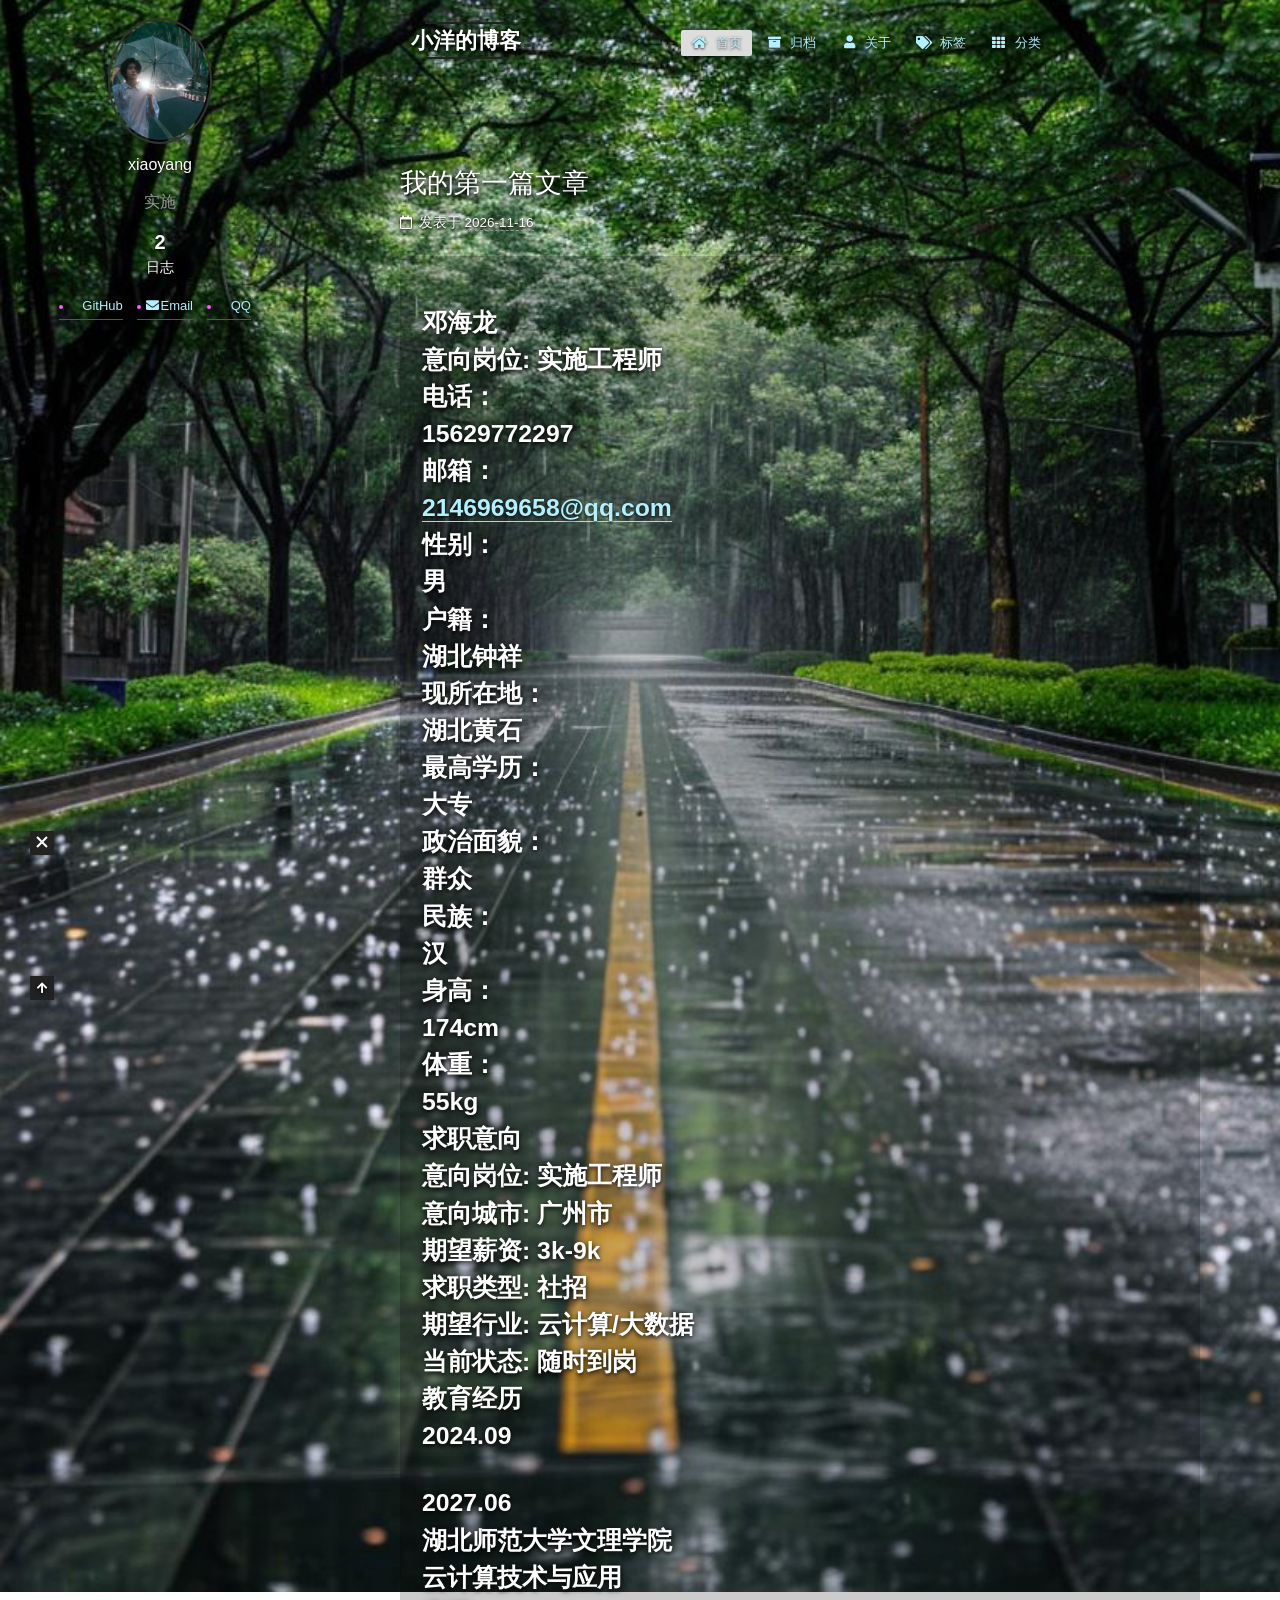
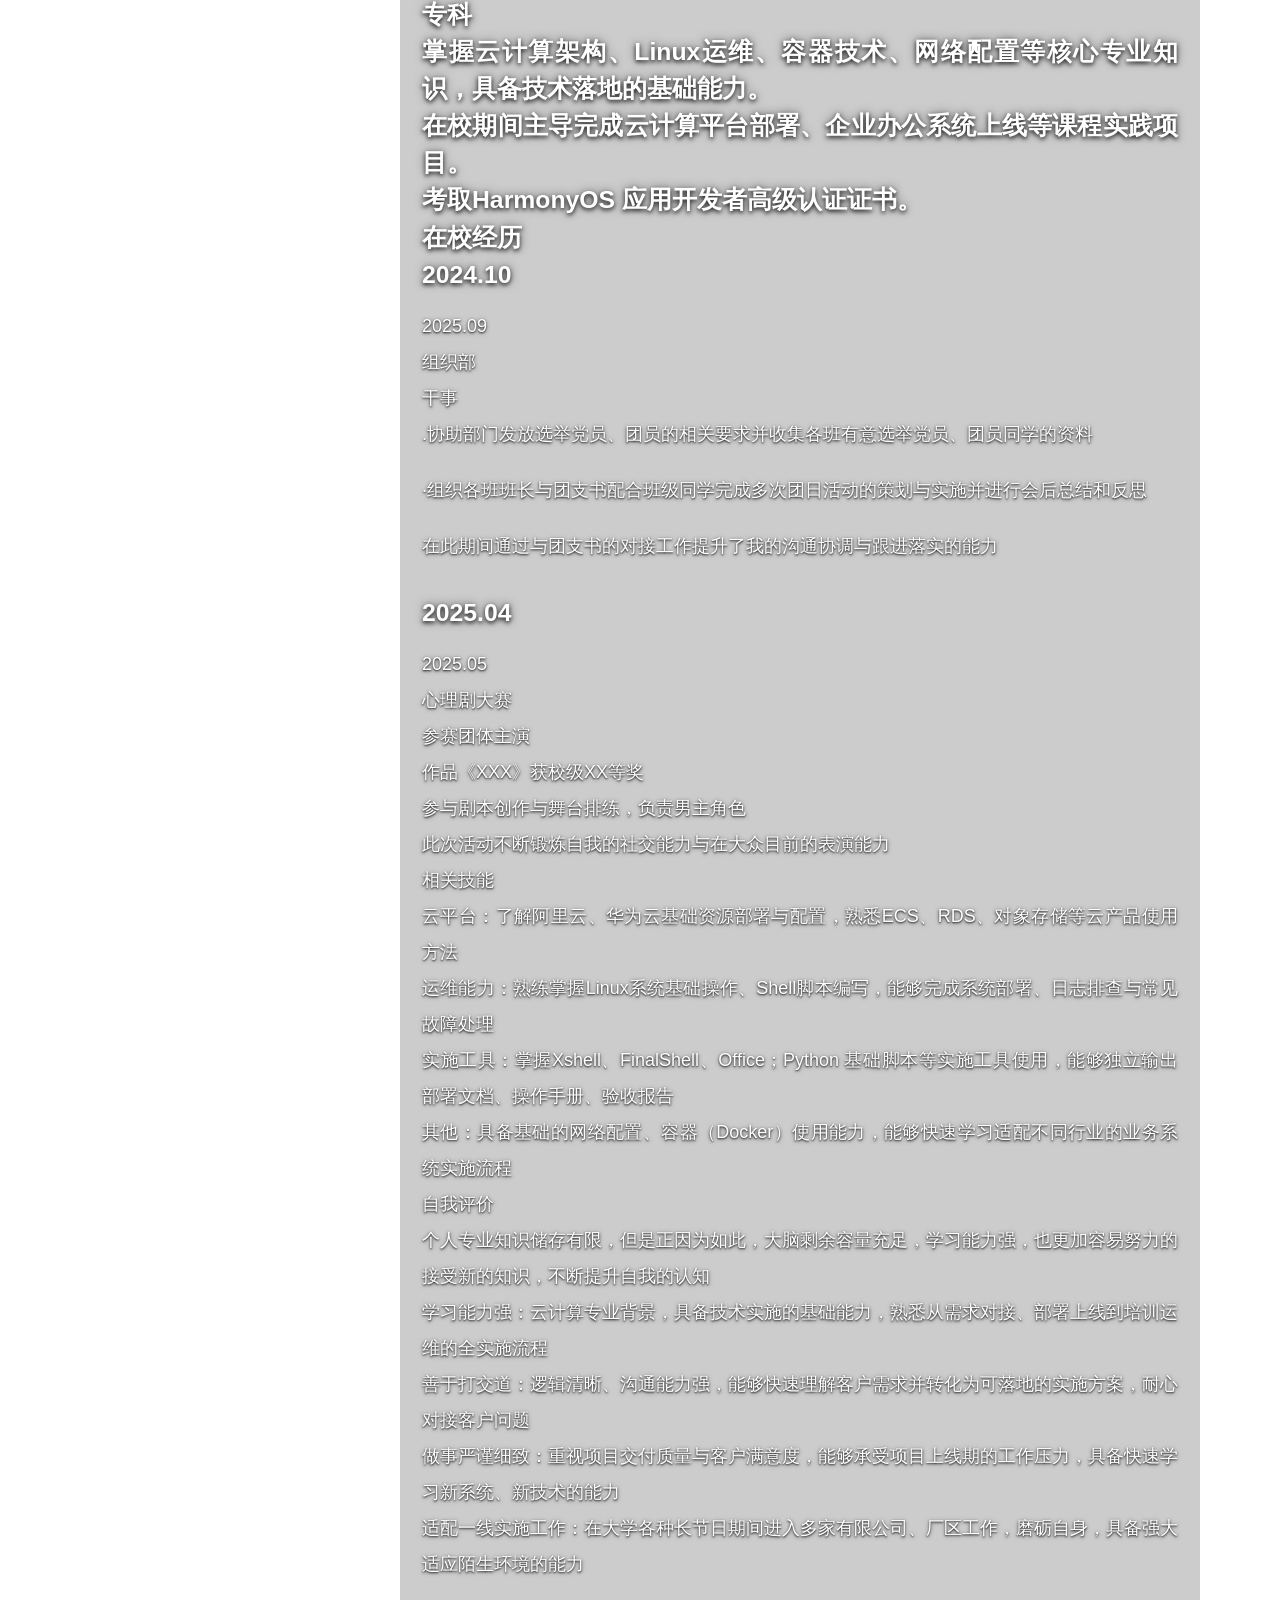
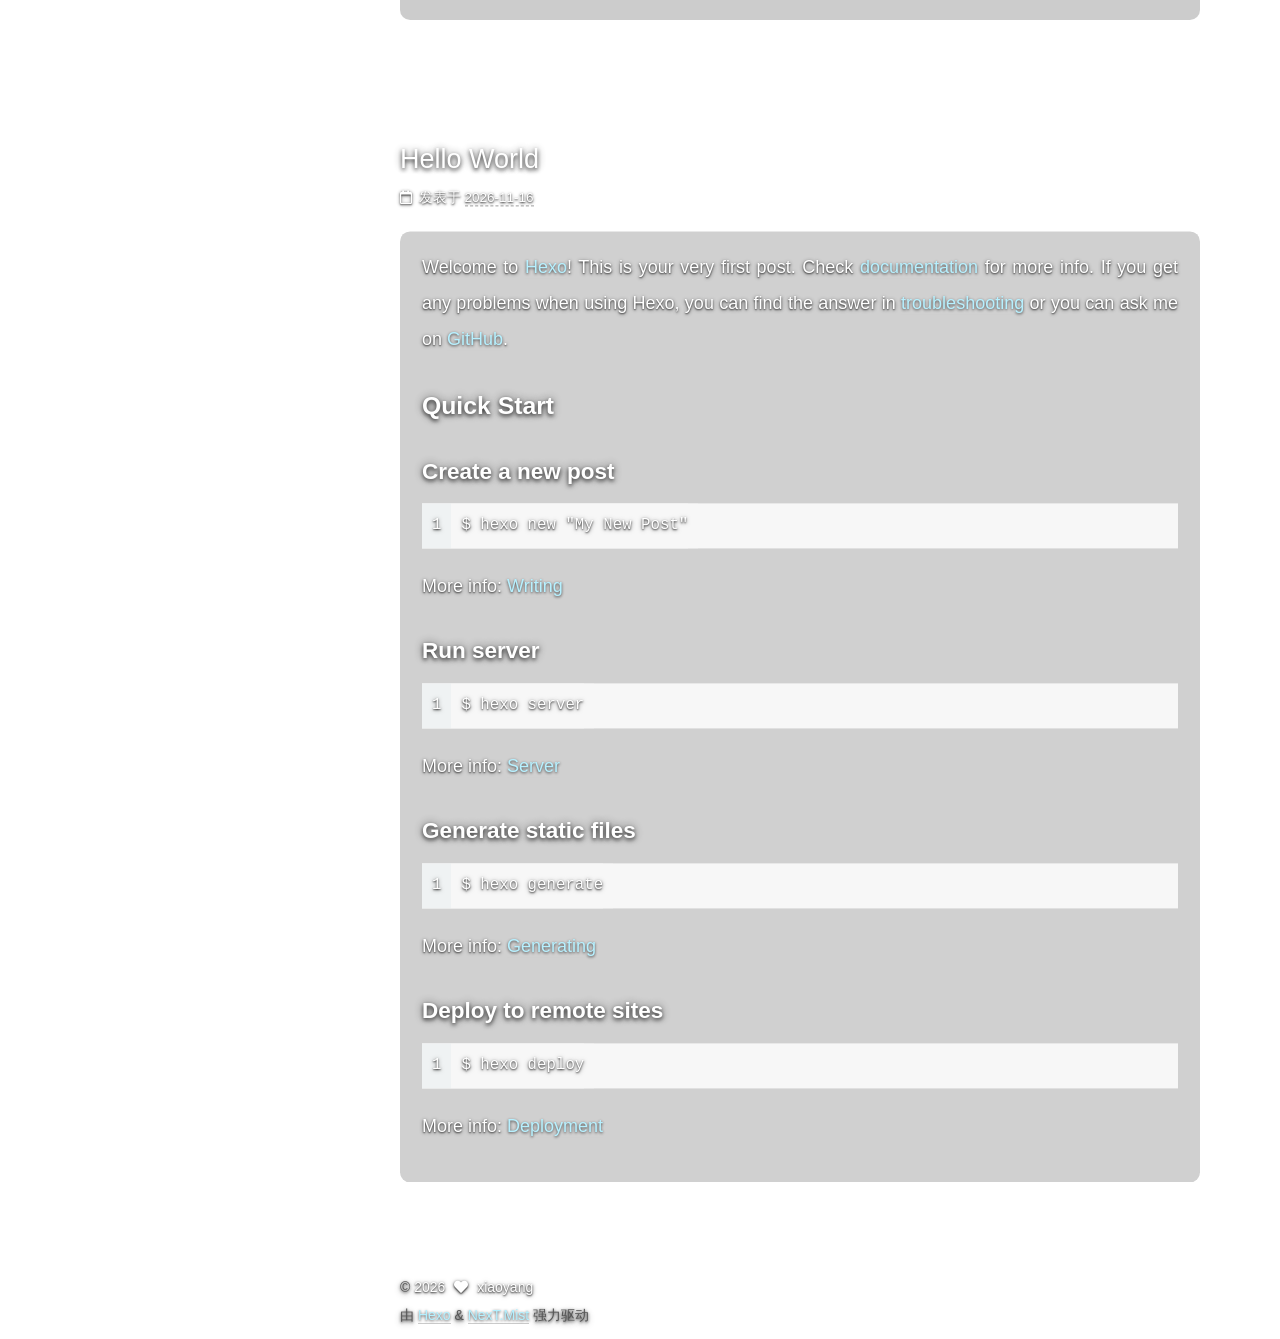
==== commit dbc5ef47: "Site updated: 2026-11-17 15:47:21" ====
--- a/index.html
+++ b/index.html
@@ -203,7 +203,7 @@
     <div class="post-body" itemprop="articleBody">
 
       
-          <h2 id="邓海龙意向岗位-实施工程师电话：15629772297邮箱：-x32-49-52-54-x39-x36-x39-54-x35-56-64-113-x71-46-x63-111-x6d-性别：男户籍：湖北钟祥现所在地：湖北黄石最高学历：大专政治面貌：群众民族：汉身高：174cm体重：55kg求职意向意向岗位-实施工程师意向城市-广州市期望薪资-3k-9k求职类型-社招期望行业-云计算-大数据当前状态-随时到岗教育经历2024-09"><a href="#邓海龙意向岗位-实施工程师电话：15629772297邮箱：-x32-49-52-54-x39-x36-x39-54-x35-56-64-113-x71-46-x63-111-x6d-性别：男户籍：湖北钟祥现所在地：湖北黄石最高学历：大专政治面貌：群众民族：汉身高：174cm体重：55kg求职意向意向岗位-实施工程师意向城市-广州市期望薪资-3k-9k求职类型-社招期望行业-云计算-大数据当前状态-随时到岗教育经历2024-09" class="headerlink" title="邓海龙意向岗位: 实施工程师电话：15629772297邮箱：&#x32;&#49;&#52;&#54;&#x39;&#x36;&#x39;&#54;&#x35;&#56;&#64;&#113;&#x71;&#46;&#x63;&#111;&#x6d;性别：男户籍：湖北钟祥现所在地：湖北黄石最高学历：大专政治面貌：群众民族：汉身高：174cm体重：55kg求职意向意向岗位: 实施工程师意向城市: 广州市期望薪资: 3k-9k求职类型: 社招期望行业: 云计算&#x2F;大数据当前状态: 随时到岗教育经历2024.09"></a>邓海龙<br>意向岗位: 实施工程师<br>电话：<br>15629772297<br>邮箱：<br><a href="mailto:&#x32;&#49;&#52;&#54;&#x39;&#x36;&#x39;&#54;&#x35;&#56;&#64;&#113;&#x71;&#46;&#x63;&#111;&#x6d;">&#x32;&#49;&#52;&#54;&#x39;&#x36;&#x39;&#54;&#x35;&#56;&#64;&#113;&#x71;&#46;&#x63;&#111;&#x6d;</a><br>性别：<br>男<br>户籍：<br>湖北钟祥<br>现所在地：<br>湖北黄石<br>最高学历：<br>大专<br>政治面貌：<br>群众<br>民族：<br>汉<br>身高：<br>174cm<br>体重：<br>55kg<br>求职意向<br>意向岗位: 实施工程师<br>意向城市: 广州市<br>期望薪资: 3k-9k<br>求职类型: 社招<br>期望行业: 云计算&#x2F;大数据<br>当前状态: 随时到岗<br>教育经历<br>2024.09</h2><h2 id="2027-06湖北师范大学文理学院云计算技术与应用专科掌握云计算架构、Linux运维、容器技术、网络配置等核心专业知识，具备技术落地的基础能力。在校期间主导完成云计算平台部署、企业办公系统上线等课程实践项目。考取HarmonyOS-应用开发者高级认证证书。在校经历2024-10"><a href="#2027-06湖北师范大学文理学院云计算技术与应用专科掌握云计算架构、Linux运维、容器技术、网络配置等核心专业知识，具备技术落地的基础能力。在校期间主导完成云计算平台部署、企业办公系统上线等课程实践项目。考取HarmonyOS-应用开发者高级认证证书。在校经历2024-10" class="headerlink" title="2027.06湖北师范大学文理学院云计算技术与应用专科掌握云计算架构、Linux运维、容器技术、网络配置等核心专业知识，具备技术落地的基础能力。在校期间主导完成云计算平台部署、企业办公系统上线等课程实践项目。考取HarmonyOS 应用开发者高级认证证书。在校经历2024.10"></a>2027.06<br>湖北师范大学文理学院<br>云计算技术与应用<br>专科<br>掌握云计算架构、Linux运维、容器技术、网络配置等核心专业知识，具备技术落地的基础能力。<br>在校期间主导完成云计算平台部署、企业办公系统上线等课程实践项目。<br>考取HarmonyOS 应用开发者高级认证证书。<br>在校经历<br>2024.10</h2><p>2025.09<br>组织部<br>干事<br>.协助部门发放选举党员、团员的相关要求并收集各班有意选举党员、团员同学的资料</p>
+          <h2 id="邓海龙意向岗位-实施工程师电话：15629772297邮箱：-x32-x31-52-x36-57-54-57-x36-53-x38-64-x71-x71-x2e-x63-111-x6d-性别：男户籍：湖北钟祥现所在地：湖北黄石最高学历：大专政治面貌：群众民族：汉身高：174cm体重：55kg求职意向意向岗位-实施工程师意向城市-广州市期望薪资-3k-9k求职类型-社招期望行业-云计算-大数据当前状态-随时到岗教育经历2024-09"><a href="#邓海龙意向岗位-实施工程师电话：15629772297邮箱：-x32-x31-52-x36-57-54-57-x36-53-x38-64-x71-x71-x2e-x63-111-x6d-性别：男户籍：湖北钟祥现所在地：湖北黄石最高学历：大专政治面貌：群众民族：汉身高：174cm体重：55kg求职意向意向岗位-实施工程师意向城市-广州市期望薪资-3k-9k求职类型-社招期望行业-云计算-大数据当前状态-随时到岗教育经历2024-09" class="headerlink" title="邓海龙意向岗位: 实施工程师电话：15629772297邮箱：&#x32;&#x31;&#52;&#x36;&#57;&#54;&#57;&#x36;&#53;&#x38;&#64;&#x71;&#x71;&#x2e;&#x63;&#111;&#x6d;性别：男户籍：湖北钟祥现所在地：湖北黄石最高学历：大专政治面貌：群众民族：汉身高：174cm体重：55kg求职意向意向岗位: 实施工程师意向城市: 广州市期望薪资: 3k-9k求职类型: 社招期望行业: 云计算&#x2F;大数据当前状态: 随时到岗教育经历2024.09"></a>邓海龙<br>意向岗位: 实施工程师<br>电话：<br>15629772297<br>邮箱：<br><a href="mailto:&#x32;&#x31;&#52;&#x36;&#57;&#54;&#57;&#x36;&#53;&#x38;&#64;&#x71;&#x71;&#x2e;&#x63;&#111;&#x6d;">&#x32;&#x31;&#52;&#x36;&#57;&#54;&#57;&#x36;&#53;&#x38;&#64;&#x71;&#x71;&#x2e;&#x63;&#111;&#x6d;</a><br>性别：<br>男<br>户籍：<br>湖北钟祥<br>现所在地：<br>湖北黄石<br>最高学历：<br>大专<br>政治面貌：<br>群众<br>民族：<br>汉<br>身高：<br>174cm<br>体重：<br>55kg<br>求职意向<br>意向岗位: 实施工程师<br>意向城市: 广州市<br>期望薪资: 3k-9k<br>求职类型: 社招<br>期望行业: 云计算&#x2F;大数据<br>当前状态: 随时到岗<br>教育经历<br>2024.09</h2><h2 id="2027-06湖北师范大学文理学院云计算技术与应用专科掌握云计算架构、Linux运维、容器技术、网络配置等核心专业知识，具备技术落地的基础能力。在校期间主导完成云计算平台部署、企业办公系统上线等课程实践项目。考取HarmonyOS-应用开发者高级认证证书。在校经历2024-10"><a href="#2027-06湖北师范大学文理学院云计算技术与应用专科掌握云计算架构、Linux运维、容器技术、网络配置等核心专业知识，具备技术落地的基础能力。在校期间主导完成云计算平台部署、企业办公系统上线等课程实践项目。考取HarmonyOS-应用开发者高级认证证书。在校经历2024-10" class="headerlink" title="2027.06湖北师范大学文理学院云计算技术与应用专科掌握云计算架构、Linux运维、容器技术、网络配置等核心专业知识，具备技术落地的基础能力。在校期间主导完成云计算平台部署、企业办公系统上线等课程实践项目。考取HarmonyOS 应用开发者高级认证证书。在校经历2024.10"></a>2027.06<br>湖北师范大学文理学院<br>云计算技术与应用<br>专科<br>掌握云计算架构、Linux运维、容器技术、网络配置等核心专业知识，具备技术落地的基础能力。<br>在校期间主导完成云计算平台部署、企业办公系统上线等课程实践项目。<br>考取HarmonyOS 应用开发者高级认证证书。<br>在校经历<br>2024.10</h2><p>2025.09<br>组织部<br>干事<br>.协助部门发放选举党员、团员的相关要求并收集各班有意选举党员、团员同学的资料</p>
 <p>·组织各班班长与团支书配合班级同学完成多次团日活动的策划与实施并进行会后总结和反思</p>
 <p>在此期间通过与团支书的对接工作提升了我的沟通协调与跟进落实的能力</p>
 <h2 id="2025-04"><a href="#2025-04" class="headerlink" title="2025.04"></a>2025.04</h2><p>2025.05<br>心理剧大赛<br>参赛团体主演<br> 作品《XXX》获校级XX等奖<br>参与剧本创作与舞台排练，负责男主角色<br>此次活动不断锻炼自我的社交能力与在大众目前的表演能力<br>相关技能<br>云平台：了解阿里云、华为云基础资源部署与配置，熟悉ECS、RDS、对象存储等云产品使用方法<br>运维能力：熟练掌握Linux系统基础操作、Shell脚本编写，能够完成系统部署、日志排查与常见故障处理<br>实施工具：掌握Xshell、FinalShell、Office；Python 基础脚本等实施工具使用，能够独立输出部署文档、操作手册、验收报告<br>其他：具备基础的网络配置、容器（Docker）使用能力，能够快速学习适配不同行业的业务系统实施流程<br>自我评价<br>个人专业知识储存有限，但是正因为如此，大脑剩余容量充足，学习能力强，也更加容易努力的接受新的知识，不断提升自我的认知<br>学习能力强：云计算专业背景，具备技术实施的基础能力，熟悉从需求对接、部署上线到培训运维的全实施流程<br>善于打交道：逻辑清晰、沟通能力强，能够快速理解客户需求并转化为可落地的实施方案，耐心对接客户问题<br>做事严谨细致：重视项目交付质量与客户满意度，能够承受项目上线期的工作压力，具备快速学习新系统、新技术的能力<br>适配一线实施工作：在大学各种长节日期间进入多家有限公司、厂区工作，磨砺自身，具备强大适应陌生环境的能力</p>
@@ -367,6 +367,17 @@
       </div>
   </nav>
 </div>
+  <div class="links-of-author motion-element">
+      <span class="links-of-author-item">
+        <a href="https://github.com/xiaoyang" title="GitHub → https:&#x2F;&#x2F;github.com&#x2F;xiaoyang" rel="noopener" target="_blank"><i class="fa fa-github fa-fw"></i>GitHub</a>
+      </span>
+      <span class="links-of-author-item">
+        <a href="mailot:2146969658@qq.com" title="Email → mailot:2146969658@qq.com" rel="noopener" target="_blank"><i class="fa fa-envelope fa-fw"></i>Email</a>
+      </span>
+      <span class="links-of-author-item">
+        <a href="tencent://message/?uin=2146969658" title="QQ → tencent:&#x2F;&#x2F;message&#x2F;?uin&#x3D;2146969658" rel="noopener" target="_blank"><i class="fa fa-qq fa-fw"></i>QQ</a>
+      </span>
+  </div>
 
 
 
--- a/css/main.css
+++ b/css/main.css
@@ -1197,7 +1197,7 @@
 }
 .links-of-author a::before,
 .links-of-author span.exturl::before {
-  background: #999d3b;
+  background: #ff5bff;
   border-radius: 50%;
   content: ' ';
   display: inline-block;
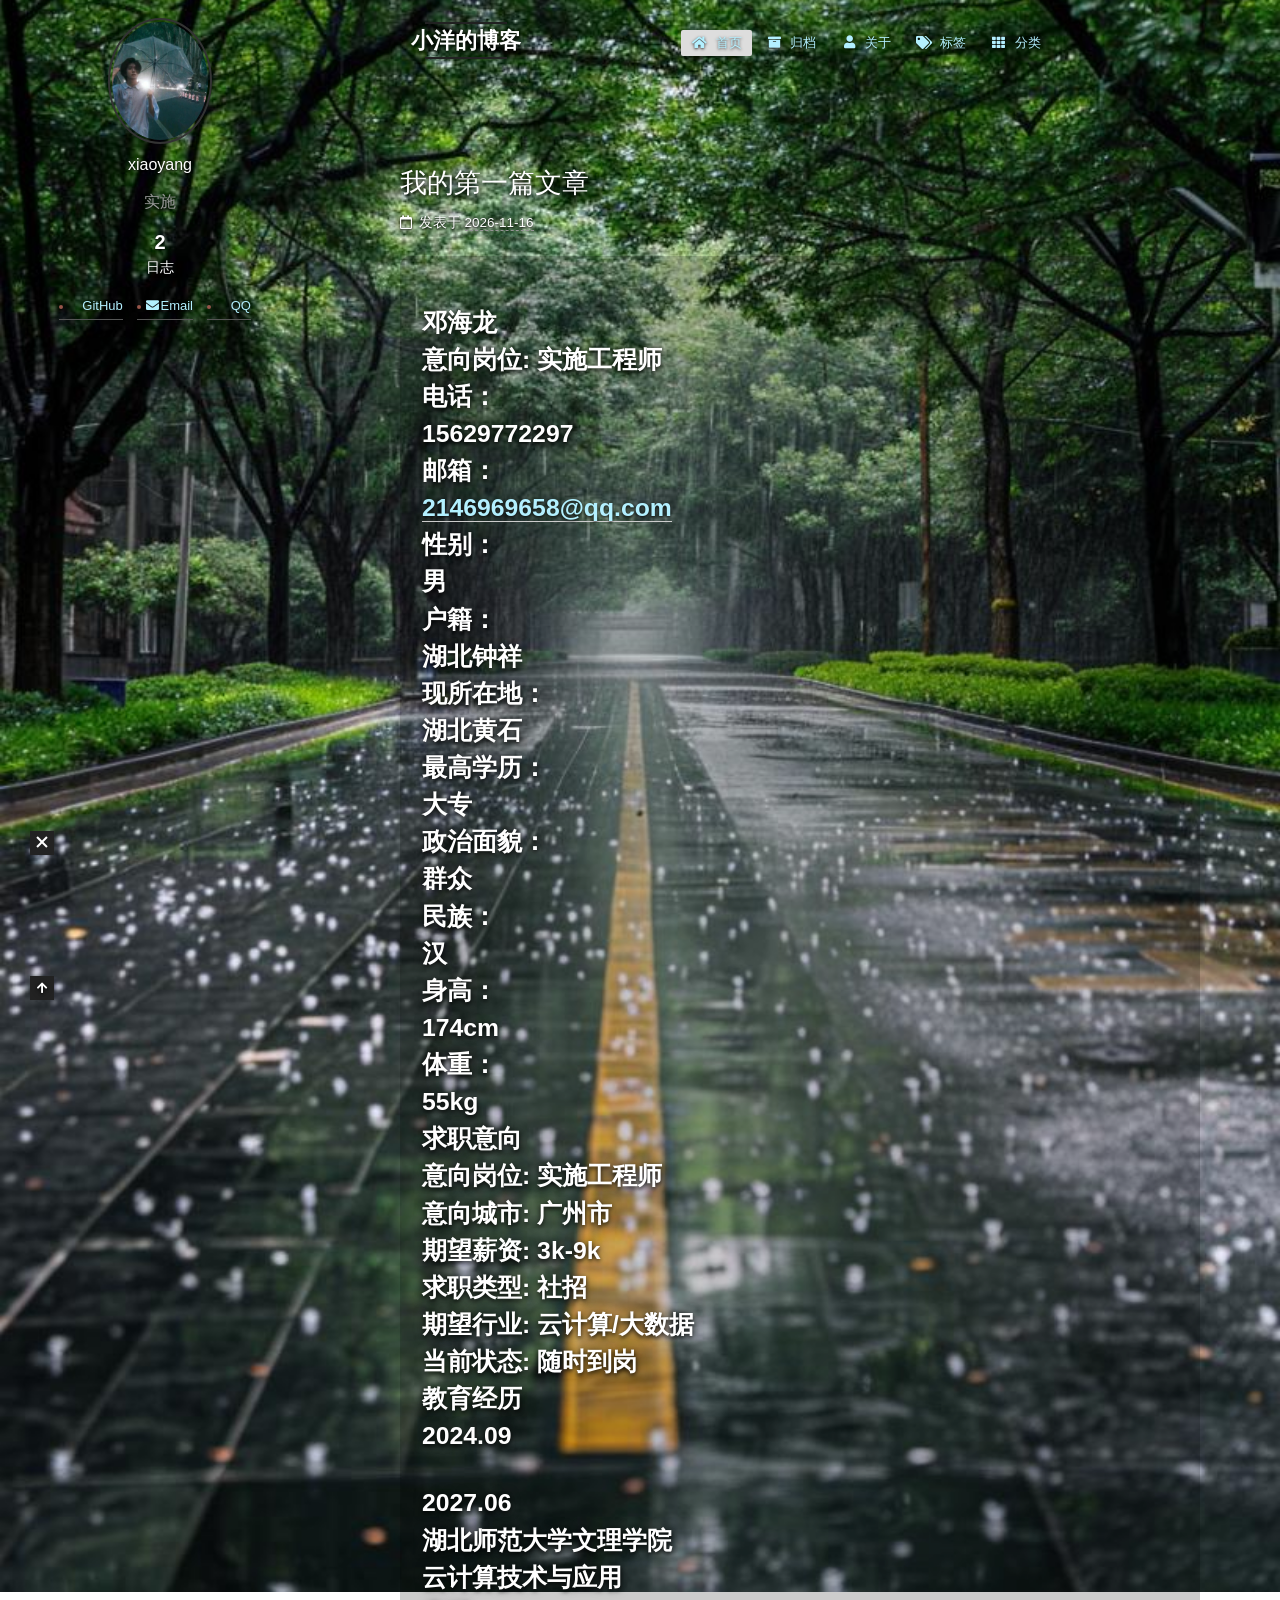
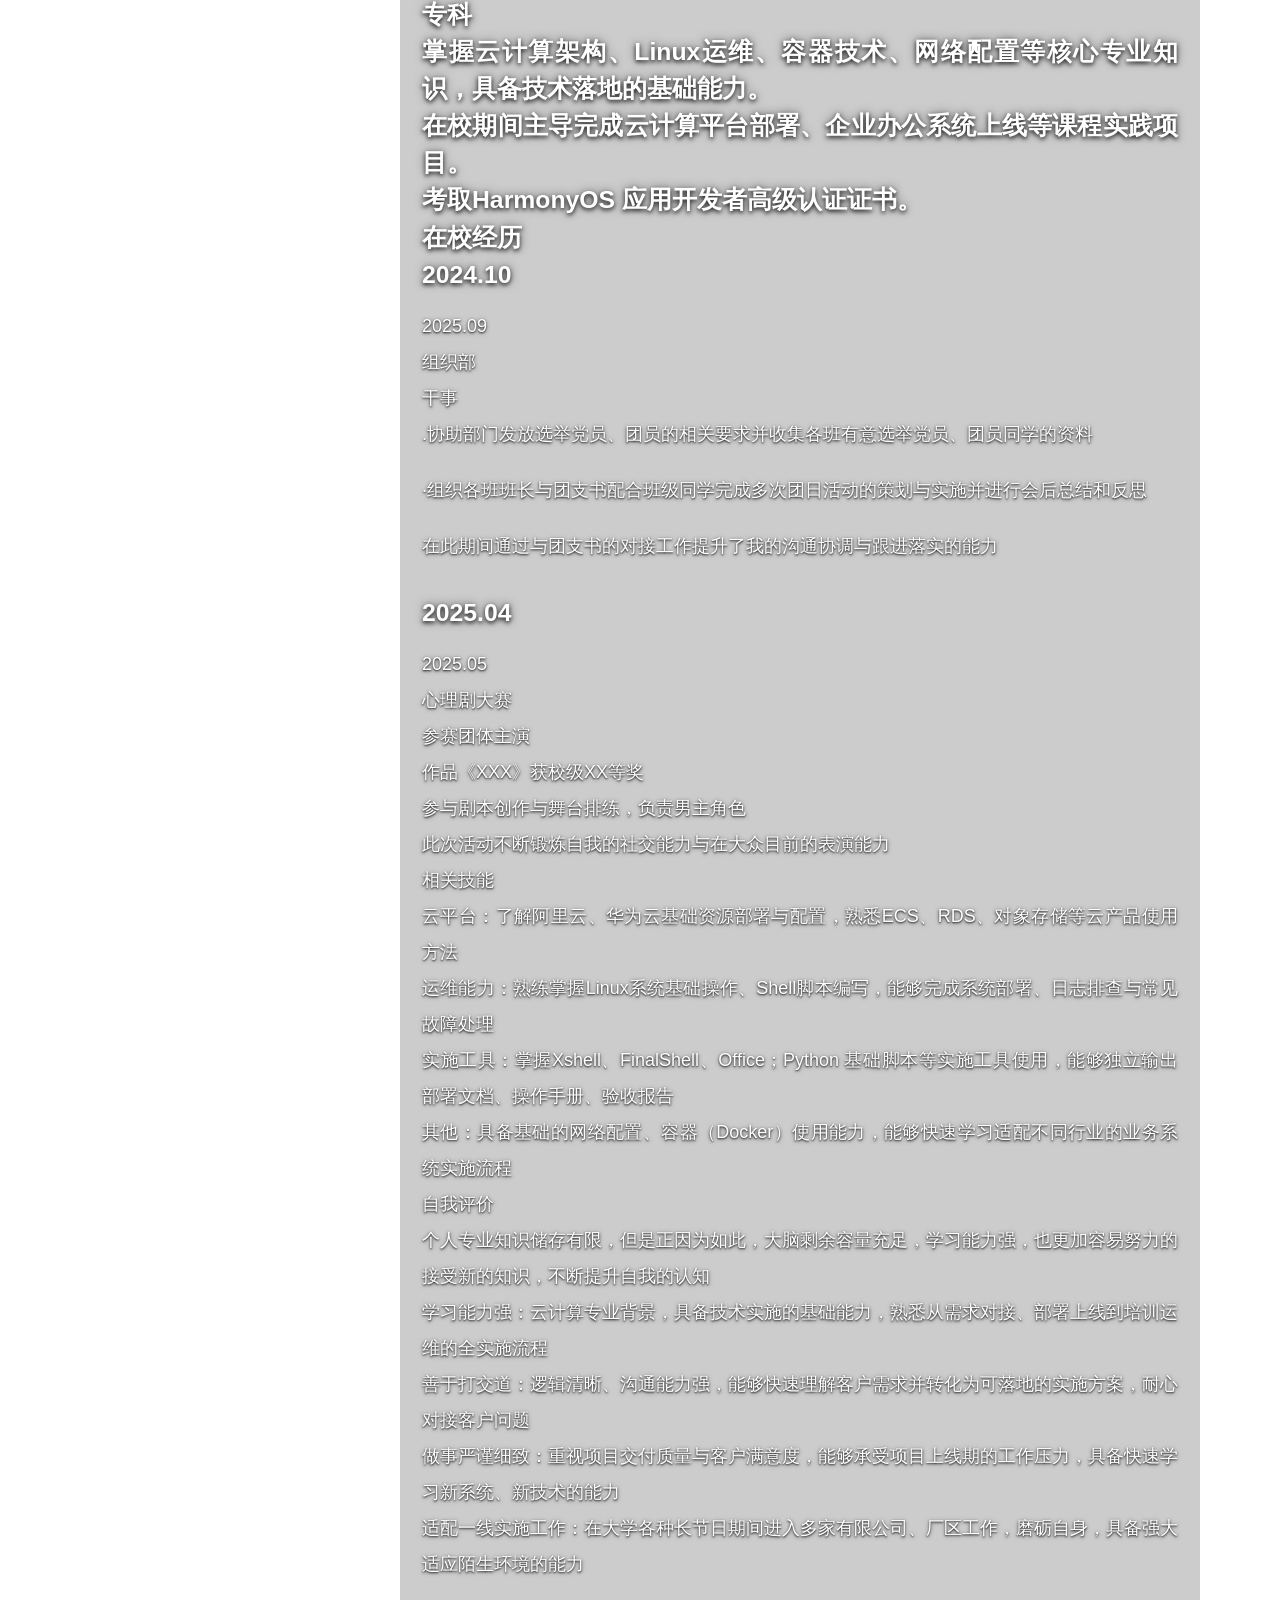
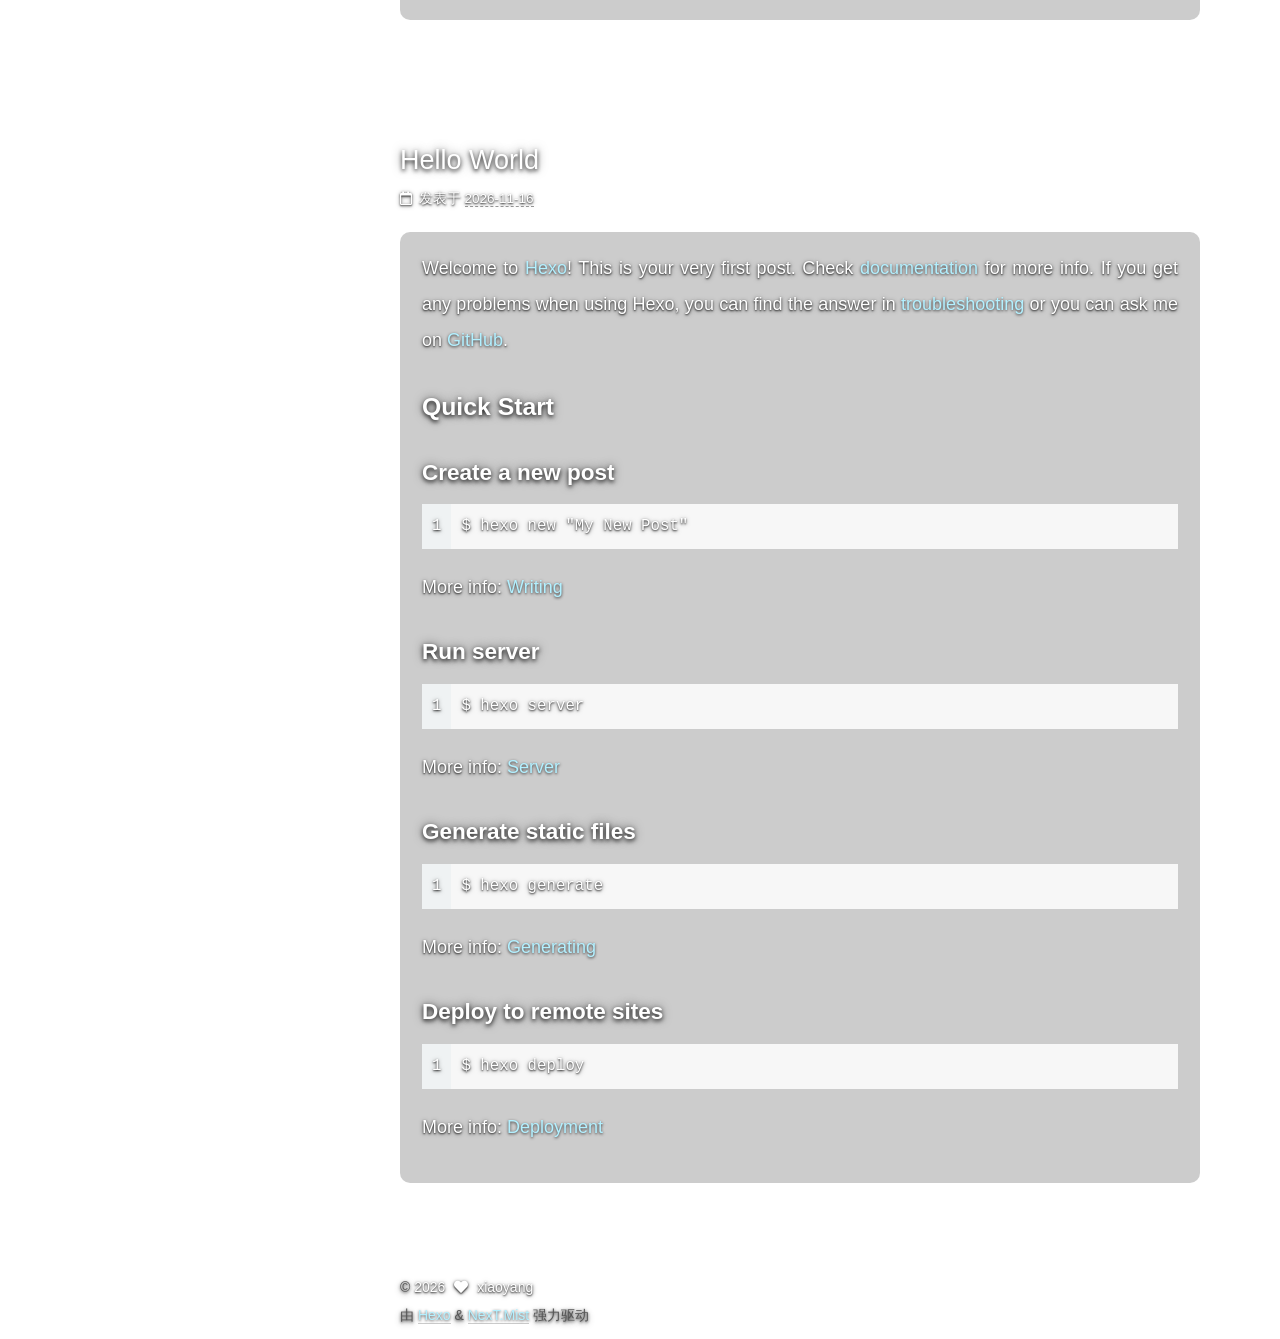
==== commit bd82e320: "Site updated: 2026-11-17 15:49:40" ====
--- a/index.html
+++ b/index.html
@@ -203,7 +203,7 @@
     <div class="post-body" itemprop="articleBody">
 
       
-          <h2 id="邓海龙意向岗位-实施工程师电话：15629772297邮箱：-x32-x31-52-x36-57-54-57-x36-53-x38-64-x71-x71-x2e-x63-111-x6d-性别：男户籍：湖北钟祥现所在地：湖北黄石最高学历：大专政治面貌：群众民族：汉身高：174cm体重：55kg求职意向意向岗位-实施工程师意向城市-广州市期望薪资-3k-9k求职类型-社招期望行业-云计算-大数据当前状态-随时到岗教育经历2024-09"><a href="#邓海龙意向岗位-实施工程师电话：15629772297邮箱：-x32-x31-52-x36-57-54-57-x36-53-x38-64-x71-x71-x2e-x63-111-x6d-性别：男户籍：湖北钟祥现所在地：湖北黄石最高学历：大专政治面貌：群众民族：汉身高：174cm体重：55kg求职意向意向岗位-实施工程师意向城市-广州市期望薪资-3k-9k求职类型-社招期望行业-云计算-大数据当前状态-随时到岗教育经历2024-09" class="headerlink" title="邓海龙意向岗位: 实施工程师电话：15629772297邮箱：&#x32;&#x31;&#52;&#x36;&#57;&#54;&#57;&#x36;&#53;&#x38;&#64;&#x71;&#x71;&#x2e;&#x63;&#111;&#x6d;性别：男户籍：湖北钟祥现所在地：湖北黄石最高学历：大专政治面貌：群众民族：汉身高：174cm体重：55kg求职意向意向岗位: 实施工程师意向城市: 广州市期望薪资: 3k-9k求职类型: 社招期望行业: 云计算&#x2F;大数据当前状态: 随时到岗教育经历2024.09"></a>邓海龙<br>意向岗位: 实施工程师<br>电话：<br>15629772297<br>邮箱：<br><a href="mailto:&#x32;&#x31;&#52;&#x36;&#57;&#54;&#57;&#x36;&#53;&#x38;&#64;&#x71;&#x71;&#x2e;&#x63;&#111;&#x6d;">&#x32;&#x31;&#52;&#x36;&#57;&#54;&#57;&#x36;&#53;&#x38;&#64;&#x71;&#x71;&#x2e;&#x63;&#111;&#x6d;</a><br>性别：<br>男<br>户籍：<br>湖北钟祥<br>现所在地：<br>湖北黄石<br>最高学历：<br>大专<br>政治面貌：<br>群众<br>民族：<br>汉<br>身高：<br>174cm<br>体重：<br>55kg<br>求职意向<br>意向岗位: 实施工程师<br>意向城市: 广州市<br>期望薪资: 3k-9k<br>求职类型: 社招<br>期望行业: 云计算&#x2F;大数据<br>当前状态: 随时到岗<br>教育经历<br>2024.09</h2><h2 id="2027-06湖北师范大学文理学院云计算技术与应用专科掌握云计算架构、Linux运维、容器技术、网络配置等核心专业知识，具备技术落地的基础能力。在校期间主导完成云计算平台部署、企业办公系统上线等课程实践项目。考取HarmonyOS-应用开发者高级认证证书。在校经历2024-10"><a href="#2027-06湖北师范大学文理学院云计算技术与应用专科掌握云计算架构、Linux运维、容器技术、网络配置等核心专业知识，具备技术落地的基础能力。在校期间主导完成云计算平台部署、企业办公系统上线等课程实践项目。考取HarmonyOS-应用开发者高级认证证书。在校经历2024-10" class="headerlink" title="2027.06湖北师范大学文理学院云计算技术与应用专科掌握云计算架构、Linux运维、容器技术、网络配置等核心专业知识，具备技术落地的基础能力。在校期间主导完成云计算平台部署、企业办公系统上线等课程实践项目。考取HarmonyOS 应用开发者高级认证证书。在校经历2024.10"></a>2027.06<br>湖北师范大学文理学院<br>云计算技术与应用<br>专科<br>掌握云计算架构、Linux运维、容器技术、网络配置等核心专业知识，具备技术落地的基础能力。<br>在校期间主导完成云计算平台部署、企业办公系统上线等课程实践项目。<br>考取HarmonyOS 应用开发者高级认证证书。<br>在校经历<br>2024.10</h2><p>2025.09<br>组织部<br>干事<br>.协助部门发放选举党员、团员的相关要求并收集各班有意选举党员、团员同学的资料</p>
+          <h2 id="邓海龙意向岗位-实施工程师电话：15629772297邮箱：-x32-49-x34-x36-x39-54-57-x36-x35-56-x40-x71-x71-x2e-x63-x6f-109-性别：男户籍：湖北钟祥现所在地：湖北黄石最高学历：大专政治面貌：群众民族：汉身高：174cm体重：55kg求职意向意向岗位-实施工程师意向城市-广州市期望薪资-3k-9k求职类型-社招期望行业-云计算-大数据当前状态-随时到岗教育经历2024-09"><a href="#邓海龙意向岗位-实施工程师电话：15629772297邮箱：-x32-49-x34-x36-x39-54-57-x36-x35-56-x40-x71-x71-x2e-x63-x6f-109-性别：男户籍：湖北钟祥现所在地：湖北黄石最高学历：大专政治面貌：群众民族：汉身高：174cm体重：55kg求职意向意向岗位-实施工程师意向城市-广州市期望薪资-3k-9k求职类型-社招期望行业-云计算-大数据当前状态-随时到岗教育经历2024-09" class="headerlink" title="邓海龙意向岗位: 实施工程师电话：15629772297邮箱：&#x32;&#49;&#x34;&#x36;&#x39;&#54;&#57;&#x36;&#x35;&#56;&#x40;&#x71;&#x71;&#x2e;&#x63;&#x6f;&#109;性别：男户籍：湖北钟祥现所在地：湖北黄石最高学历：大专政治面貌：群众民族：汉身高：174cm体重：55kg求职意向意向岗位: 实施工程师意向城市: 广州市期望薪资: 3k-9k求职类型: 社招期望行业: 云计算&#x2F;大数据当前状态: 随时到岗教育经历2024.09"></a>邓海龙<br>意向岗位: 实施工程师<br>电话：<br>15629772297<br>邮箱：<br><a href="mailto:&#x32;&#49;&#x34;&#x36;&#x39;&#54;&#57;&#x36;&#x35;&#56;&#x40;&#x71;&#x71;&#x2e;&#x63;&#x6f;&#109;">&#x32;&#49;&#x34;&#x36;&#x39;&#54;&#57;&#x36;&#x35;&#56;&#x40;&#x71;&#x71;&#x2e;&#x63;&#x6f;&#109;</a><br>性别：<br>男<br>户籍：<br>湖北钟祥<br>现所在地：<br>湖北黄石<br>最高学历：<br>大专<br>政治面貌：<br>群众<br>民族：<br>汉<br>身高：<br>174cm<br>体重：<br>55kg<br>求职意向<br>意向岗位: 实施工程师<br>意向城市: 广州市<br>期望薪资: 3k-9k<br>求职类型: 社招<br>期望行业: 云计算&#x2F;大数据<br>当前状态: 随时到岗<br>教育经历<br>2024.09</h2><h2 id="2027-06湖北师范大学文理学院云计算技术与应用专科掌握云计算架构、Linux运维、容器技术、网络配置等核心专业知识，具备技术落地的基础能力。在校期间主导完成云计算平台部署、企业办公系统上线等课程实践项目。考取HarmonyOS-应用开发者高级认证证书。在校经历2024-10"><a href="#2027-06湖北师范大学文理学院云计算技术与应用专科掌握云计算架构、Linux运维、容器技术、网络配置等核心专业知识，具备技术落地的基础能力。在校期间主导完成云计算平台部署、企业办公系统上线等课程实践项目。考取HarmonyOS-应用开发者高级认证证书。在校经历2024-10" class="headerlink" title="2027.06湖北师范大学文理学院云计算技术与应用专科掌握云计算架构、Linux运维、容器技术、网络配置等核心专业知识，具备技术落地的基础能力。在校期间主导完成云计算平台部署、企业办公系统上线等课程实践项目。考取HarmonyOS 应用开发者高级认证证书。在校经历2024.10"></a>2027.06<br>湖北师范大学文理学院<br>云计算技术与应用<br>专科<br>掌握云计算架构、Linux运维、容器技术、网络配置等核心专业知识，具备技术落地的基础能力。<br>在校期间主导完成云计算平台部署、企业办公系统上线等课程实践项目。<br>考取HarmonyOS 应用开发者高级认证证书。<br>在校经历<br>2024.10</h2><p>2025.09<br>组织部<br>干事<br>.协助部门发放选举党员、团员的相关要求并收集各班有意选举党员、团员同学的资料</p>
 <p>·组织各班班长与团支书配合班级同学完成多次团日活动的策划与实施并进行会后总结和反思</p>
 <p>在此期间通过与团支书的对接工作提升了我的沟通协调与跟进落实的能力</p>
 <h2 id="2025-04"><a href="#2025-04" class="headerlink" title="2025.04"></a>2025.04</h2><p>2025.05<br>心理剧大赛<br>参赛团体主演<br> 作品《XXX》获校级XX等奖<br>参与剧本创作与舞台排练，负责男主角色<br>此次活动不断锻炼自我的社交能力与在大众目前的表演能力<br>相关技能<br>云平台：了解阿里云、华为云基础资源部署与配置，熟悉ECS、RDS、对象存储等云产品使用方法<br>运维能力：熟练掌握Linux系统基础操作、Shell脚本编写，能够完成系统部署、日志排查与常见故障处理<br>实施工具：掌握Xshell、FinalShell、Office；Python 基础脚本等实施工具使用，能够独立输出部署文档、操作手册、验收报告<br>其他：具备基础的网络配置、容器（Docker）使用能力，能够快速学习适配不同行业的业务系统实施流程<br>自我评价<br>个人专业知识储存有限，但是正因为如此，大脑剩余容量充足，学习能力强，也更加容易努力的接受新的知识，不断提升自我的认知<br>学习能力强：云计算专业背景，具备技术实施的基础能力，熟悉从需求对接、部署上线到培训运维的全实施流程<br>善于打交道：逻辑清晰、沟通能力强，能够快速理解客户需求并转化为可落地的实施方案，耐心对接客户问题<br>做事严谨细致：重视项目交付质量与客户满意度，能够承受项目上线期的工作压力，具备快速学习新系统、新技术的能力<br>适配一线实施工作：在大学各种长节日期间进入多家有限公司、厂区工作，磨砺自身，具备强大适应陌生环境的能力</p>
--- a/css/main.css
+++ b/css/main.css
@@ -1197,7 +1197,7 @@
 }
 .links-of-author a::before,
 .links-of-author span.exturl::before {
-  background: #ff5bff;
+  background: #96554a;
   border-radius: 50%;
   content: ' ';
   display: inline-block;
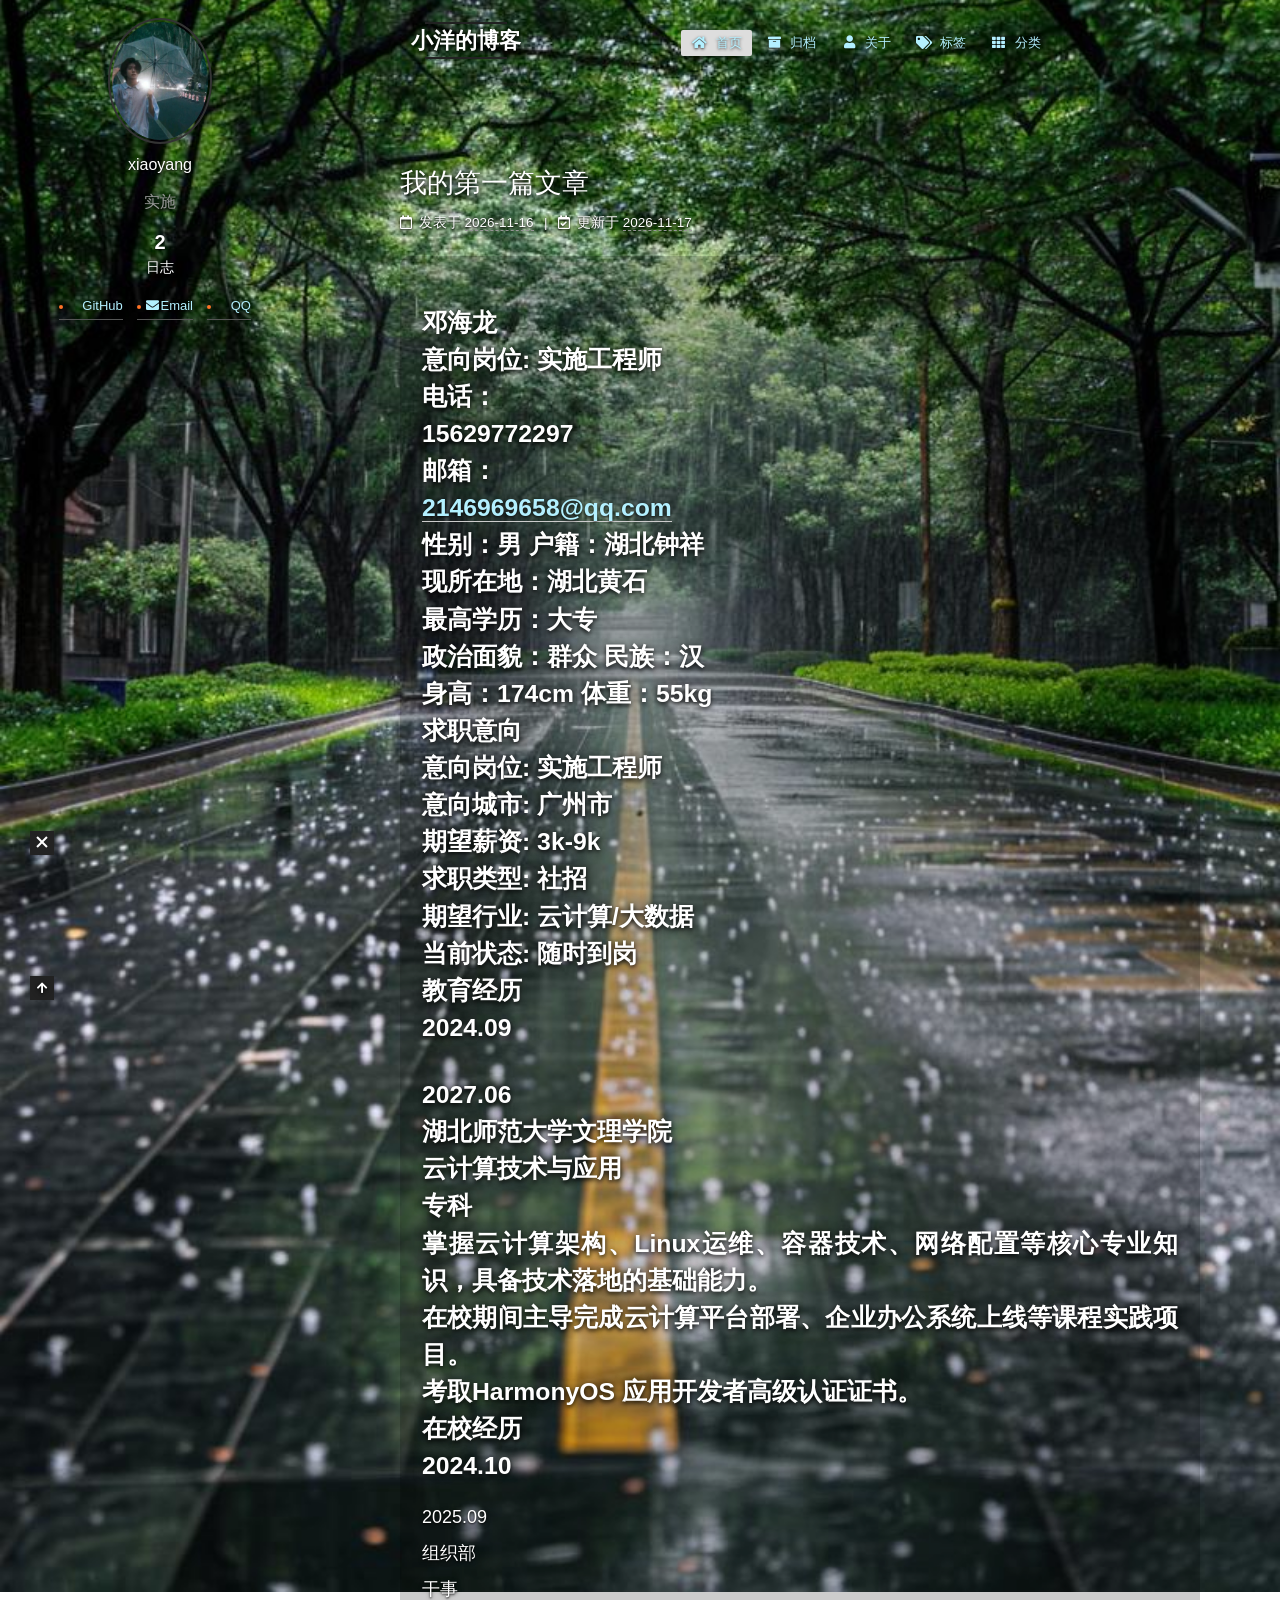
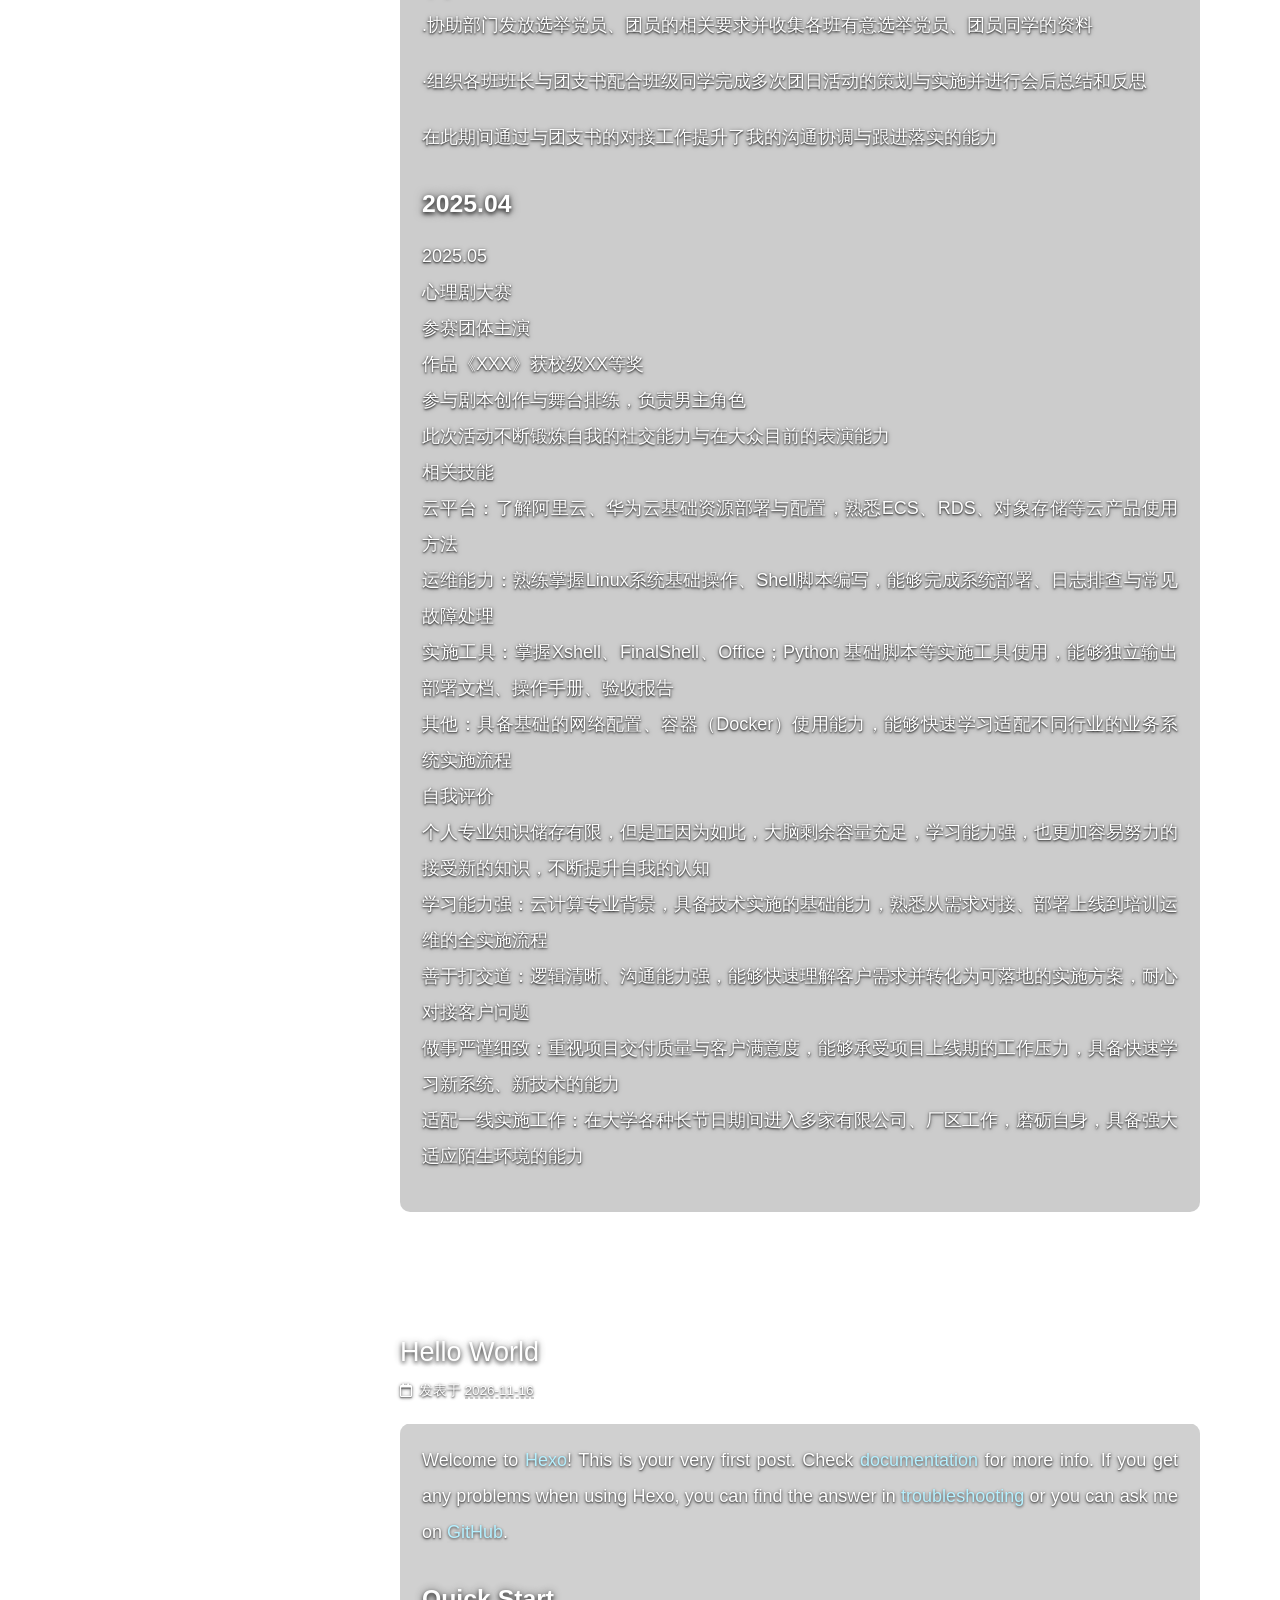
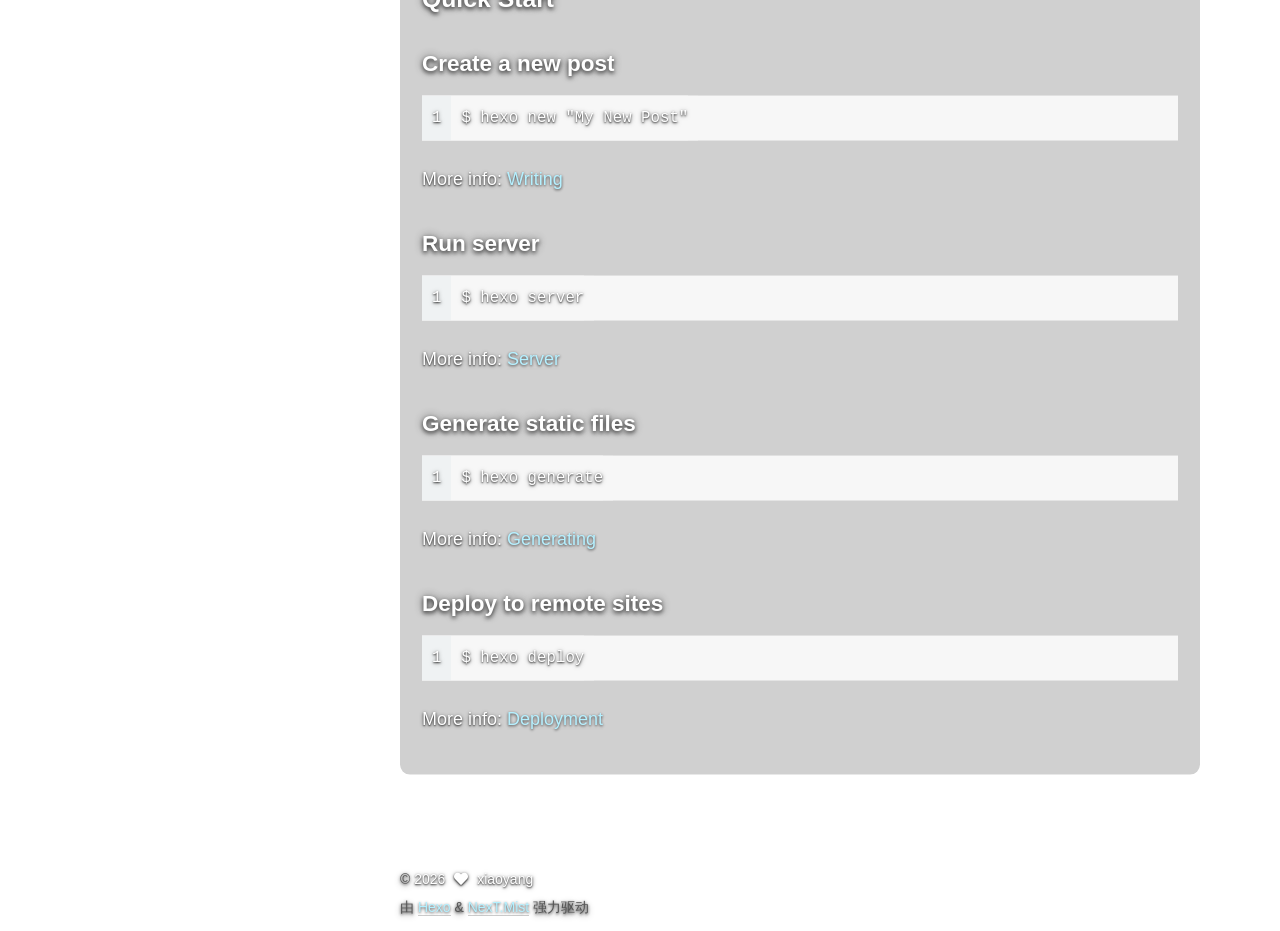
==== commit 6c9a0e04: "Site updated: 2026-11-17 16:02:41" ====
--- a/index.html
+++ b/index.html
@@ -187,10 +187,16 @@
                 <i class="far fa-calendar"></i>
               </span>
               <span class="post-meta-item-text">发表于</span>
-              
-
-              <time title="创建时间：2026-11-16 16:29:08 / 修改时间：16:30:28" itemprop="dateCreated datePublished" datetime="2026-11-16T16:29:08+08:00">2026-11-16</time>
+
+              <time title="创建时间：2026-11-16 16:29:08" itemprop="dateCreated datePublished" datetime="2026-11-16T16:29:08+08:00">2026-11-16</time>
             </span>
+              <span class="post-meta-item">
+                <span class="post-meta-item-icon">
+                  <i class="far fa-calendar-check"></i>
+                </span>
+                <span class="post-meta-item-text">更新于</span>
+                <time title="修改时间：2026-11-17 16:01:56" itemprop="dateModified" datetime="2026-11-17T16:01:56+08:00">2026-11-17</time>
+              </span>
 
           
 
@@ -203,7 +209,7 @@
     <div class="post-body" itemprop="articleBody">
 
       
-          <h2 id="邓海龙意向岗位-实施工程师电话：15629772297邮箱：-x32-49-x34-x36-x39-54-57-x36-x35-56-x40-x71-x71-x2e-x63-x6f-109-性别：男户籍：湖北钟祥现所在地：湖北黄石最高学历：大专政治面貌：群众民族：汉身高：174cm体重：55kg求职意向意向岗位-实施工程师意向城市-广州市期望薪资-3k-9k求职类型-社招期望行业-云计算-大数据当前状态-随时到岗教育经历2024-09"><a href="#邓海龙意向岗位-实施工程师电话：15629772297邮箱：-x32-49-x34-x36-x39-54-57-x36-x35-56-x40-x71-x71-x2e-x63-x6f-109-性别：男户籍：湖北钟祥现所在地：湖北黄石最高学历：大专政治面貌：群众民族：汉身高：174cm体重：55kg求职意向意向岗位-实施工程师意向城市-广州市期望薪资-3k-9k求职类型-社招期望行业-云计算-大数据当前状态-随时到岗教育经历2024-09" class="headerlink" title="邓海龙意向岗位: 实施工程师电话：15629772297邮箱：&#x32;&#49;&#x34;&#x36;&#x39;&#54;&#57;&#x36;&#x35;&#56;&#x40;&#x71;&#x71;&#x2e;&#x63;&#x6f;&#109;性别：男户籍：湖北钟祥现所在地：湖北黄石最高学历：大专政治面貌：群众民族：汉身高：174cm体重：55kg求职意向意向岗位: 实施工程师意向城市: 广州市期望薪资: 3k-9k求职类型: 社招期望行业: 云计算&#x2F;大数据当前状态: 随时到岗教育经历2024.09"></a>邓海龙<br>意向岗位: 实施工程师<br>电话：<br>15629772297<br>邮箱：<br><a href="mailto:&#x32;&#49;&#x34;&#x36;&#x39;&#54;&#57;&#x36;&#x35;&#56;&#x40;&#x71;&#x71;&#x2e;&#x63;&#x6f;&#109;">&#x32;&#49;&#x34;&#x36;&#x39;&#54;&#57;&#x36;&#x35;&#56;&#x40;&#x71;&#x71;&#x2e;&#x63;&#x6f;&#109;</a><br>性别：<br>男<br>户籍：<br>湖北钟祥<br>现所在地：<br>湖北黄石<br>最高学历：<br>大专<br>政治面貌：<br>群众<br>民族：<br>汉<br>身高：<br>174cm<br>体重：<br>55kg<br>求职意向<br>意向岗位: 实施工程师<br>意向城市: 广州市<br>期望薪资: 3k-9k<br>求职类型: 社招<br>期望行业: 云计算&#x2F;大数据<br>当前状态: 随时到岗<br>教育经历<br>2024.09</h2><h2 id="2027-06湖北师范大学文理学院云计算技术与应用专科掌握云计算架构、Linux运维、容器技术、网络配置等核心专业知识，具备技术落地的基础能力。在校期间主导完成云计算平台部署、企业办公系统上线等课程实践项目。考取HarmonyOS-应用开发者高级认证证书。在校经历2024-10"><a href="#2027-06湖北师范大学文理学院云计算技术与应用专科掌握云计算架构、Linux运维、容器技术、网络配置等核心专业知识，具备技术落地的基础能力。在校期间主导完成云计算平台部署、企业办公系统上线等课程实践项目。考取HarmonyOS-应用开发者高级认证证书。在校经历2024-10" class="headerlink" title="2027.06湖北师范大学文理学院云计算技术与应用专科掌握云计算架构、Linux运维、容器技术、网络配置等核心专业知识，具备技术落地的基础能力。在校期间主导完成云计算平台部署、企业办公系统上线等课程实践项目。考取HarmonyOS 应用开发者高级认证证书。在校经历2024.10"></a>2027.06<br>湖北师范大学文理学院<br>云计算技术与应用<br>专科<br>掌握云计算架构、Linux运维、容器技术、网络配置等核心专业知识，具备技术落地的基础能力。<br>在校期间主导完成云计算平台部署、企业办公系统上线等课程实践项目。<br>考取HarmonyOS 应用开发者高级认证证书。<br>在校经历<br>2024.10</h2><p>2025.09<br>组织部<br>干事<br>.协助部门发放选举党员、团员的相关要求并收集各班有意选举党员、团员同学的资料</p>
+          <h2 id="邓海龙意向岗位-实施工程师电话：15629772297邮箱：-x32-x31-x34-x36-57-x36-x39-54-53-56-64-113-113-46-x63-111-109-性别：男-户籍：湖北钟祥现所在地：湖北黄石最高学历：大专政治面貌：群众-民族：汉身高：174cm-体重：55kg求职意向意向岗位-实施工程师意向城市-广州市期望薪资-3k-9k求职类型-社招期望行业-云计算-大数据当前状态-随时到岗教育经历2024-09"><a href="#邓海龙意向岗位-实施工程师电话：15629772297邮箱：-x32-x31-x34-x36-57-x36-x39-54-53-56-64-113-113-46-x63-111-109-性别：男-户籍：湖北钟祥现所在地：湖北黄石最高学历：大专政治面貌：群众-民族：汉身高：174cm-体重：55kg求职意向意向岗位-实施工程师意向城市-广州市期望薪资-3k-9k求职类型-社招期望行业-云计算-大数据当前状态-随时到岗教育经历2024-09" class="headerlink" title="邓海龙意向岗位: 实施工程师电话：15629772297邮箱：&#x32;&#x31;&#x34;&#x36;&#57;&#x36;&#x39;&#54;&#53;&#56;&#64;&#113;&#113;&#46;&#x63;&#111;&#109;性别：男  户籍：湖北钟祥现所在地：湖北黄石最高学历：大专政治面貌：群众 民族：汉身高：174cm 体重：55kg求职意向意向岗位: 实施工程师意向城市: 广州市期望薪资: 3k-9k求职类型: 社招期望行业: 云计算&#x2F;大数据当前状态: 随时到岗教育经历2024.09"></a>邓海龙<br>意向岗位: 实施工程师<br>电话：<br>15629772297<br>邮箱：<br><a href="mailto:&#x32;&#x31;&#x34;&#x36;&#57;&#x36;&#x39;&#54;&#53;&#56;&#64;&#113;&#113;&#46;&#x63;&#111;&#109;">&#x32;&#x31;&#x34;&#x36;&#57;&#x36;&#x39;&#54;&#53;&#56;&#64;&#113;&#113;&#46;&#x63;&#111;&#109;</a><br>性别：男  户籍：湖北钟祥<br>现所在地：湖北黄石<br>最高学历：大专<br>政治面貌：群众 民族：汉<br>身高：174cm 体重：55kg<br>求职意向<br>意向岗位: 实施工程师<br>意向城市: 广州市<br>期望薪资: 3k-9k<br>求职类型: 社招<br>期望行业: 云计算&#x2F;大数据<br>当前状态: 随时到岗<br>教育经历<br>2024.09</h2><h2 id="2027-06湖北师范大学文理学院云计算技术与应用专科掌握云计算架构、Linux运维、容器技术、网络配置等核心专业知识，具备技术落地的基础能力。在校期间主导完成云计算平台部署、企业办公系统上线等课程实践项目。考取HarmonyOS-应用开发者高级认证证书。在校经历2024-10"><a href="#2027-06湖北师范大学文理学院云计算技术与应用专科掌握云计算架构、Linux运维、容器技术、网络配置等核心专业知识，具备技术落地的基础能力。在校期间主导完成云计算平台部署、企业办公系统上线等课程实践项目。考取HarmonyOS-应用开发者高级认证证书。在校经历2024-10" class="headerlink" title="2027.06湖北师范大学文理学院云计算技术与应用专科掌握云计算架构、Linux运维、容器技术、网络配置等核心专业知识，具备技术落地的基础能力。在校期间主导完成云计算平台部署、企业办公系统上线等课程实践项目。考取HarmonyOS 应用开发者高级认证证书。在校经历2024.10"></a>2027.06<br>湖北师范大学文理学院<br>云计算技术与应用<br>专科<br>掌握云计算架构、Linux运维、容器技术、网络配置等核心专业知识，具备技术落地的基础能力。<br>在校期间主导完成云计算平台部署、企业办公系统上线等课程实践项目。<br>考取HarmonyOS 应用开发者高级认证证书。<br>在校经历<br>2024.10</h2><p>2025.09<br>组织部<br>干事<br>.协助部门发放选举党员、团员的相关要求并收集各班有意选举党员、团员同学的资料</p>
 <p>·组织各班班长与团支书配合班级同学完成多次团日活动的策划与实施并进行会后总结和反思</p>
 <p>在此期间通过与团支书的对接工作提升了我的沟通协调与跟进落实的能力</p>
 <h2 id="2025-04"><a href="#2025-04" class="headerlink" title="2025.04"></a>2025.04</h2><p>2025.05<br>心理剧大赛<br>参赛团体主演<br> 作品《XXX》获校级XX等奖<br>参与剧本创作与舞台排练，负责男主角色<br>此次活动不断锻炼自我的社交能力与在大众目前的表演能力<br>相关技能<br>云平台：了解阿里云、华为云基础资源部署与配置，熟悉ECS、RDS、对象存储等云产品使用方法<br>运维能力：熟练掌握Linux系统基础操作、Shell脚本编写，能够完成系统部署、日志排查与常见故障处理<br>实施工具：掌握Xshell、FinalShell、Office；Python 基础脚本等实施工具使用，能够独立输出部署文档、操作手册、验收报告<br>其他：具备基础的网络配置、容器（Docker）使用能力，能够快速学习适配不同行业的业务系统实施流程<br>自我评价<br>个人专业知识储存有限，但是正因为如此，大脑剩余容量充足，学习能力强，也更加容易努力的接受新的知识，不断提升自我的认知<br>学习能力强：云计算专业背景，具备技术实施的基础能力，熟悉从需求对接、部署上线到培训运维的全实施流程<br>善于打交道：逻辑清晰、沟通能力强，能够快速理解客户需求并转化为可落地的实施方案，耐心对接客户问题<br>做事严谨细致：重视项目交付质量与客户满意度，能够承受项目上线期的工作压力，具备快速学习新系统、新技术的能力<br>适配一线实施工作：在大学各种长节日期间进入多家有限公司、厂区工作，磨砺自身，具备强大适应陌生环境的能力</p>
--- a/css/main.css
+++ b/css/main.css
@@ -1197,7 +1197,7 @@
 }
 .links-of-author a::before,
 .links-of-author span.exturl::before {
-  background: #96554a;
+  background: #ff7326;
   border-radius: 50%;
   content: ' ';
   display: inline-block;
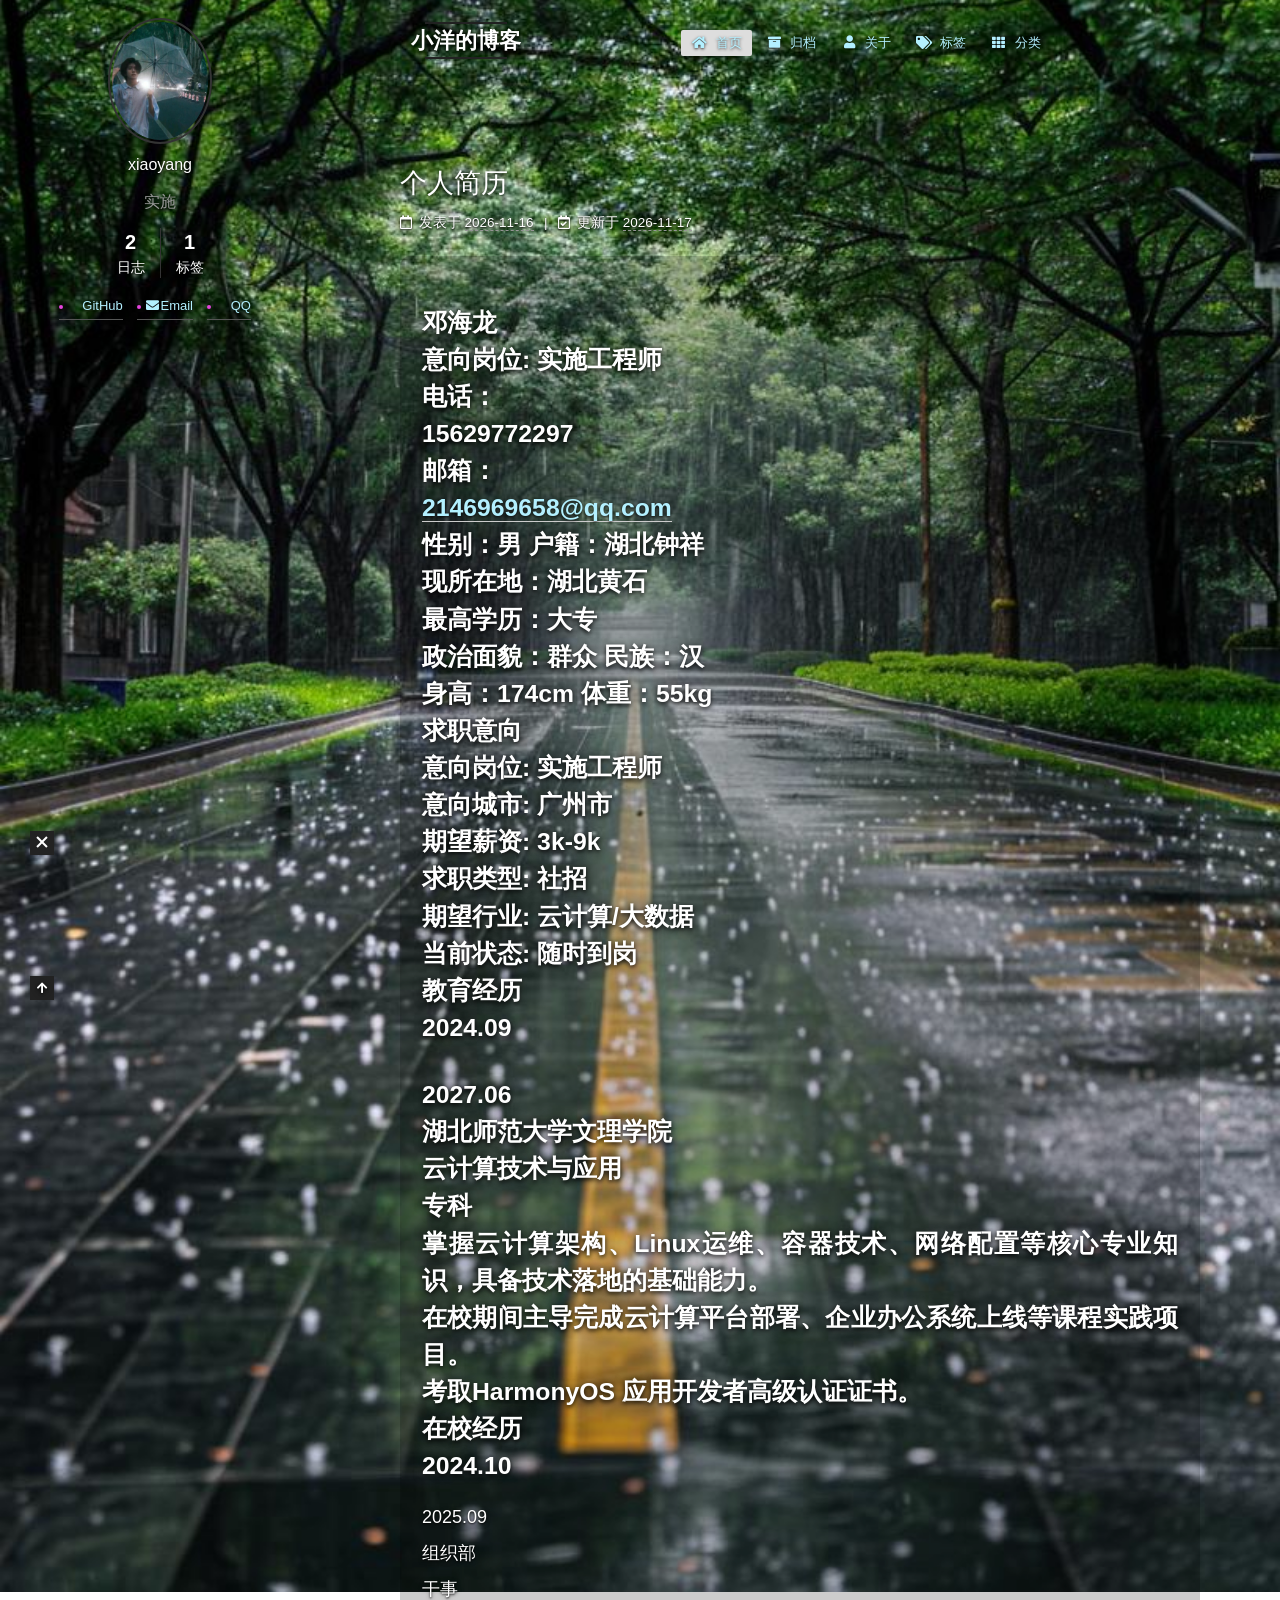
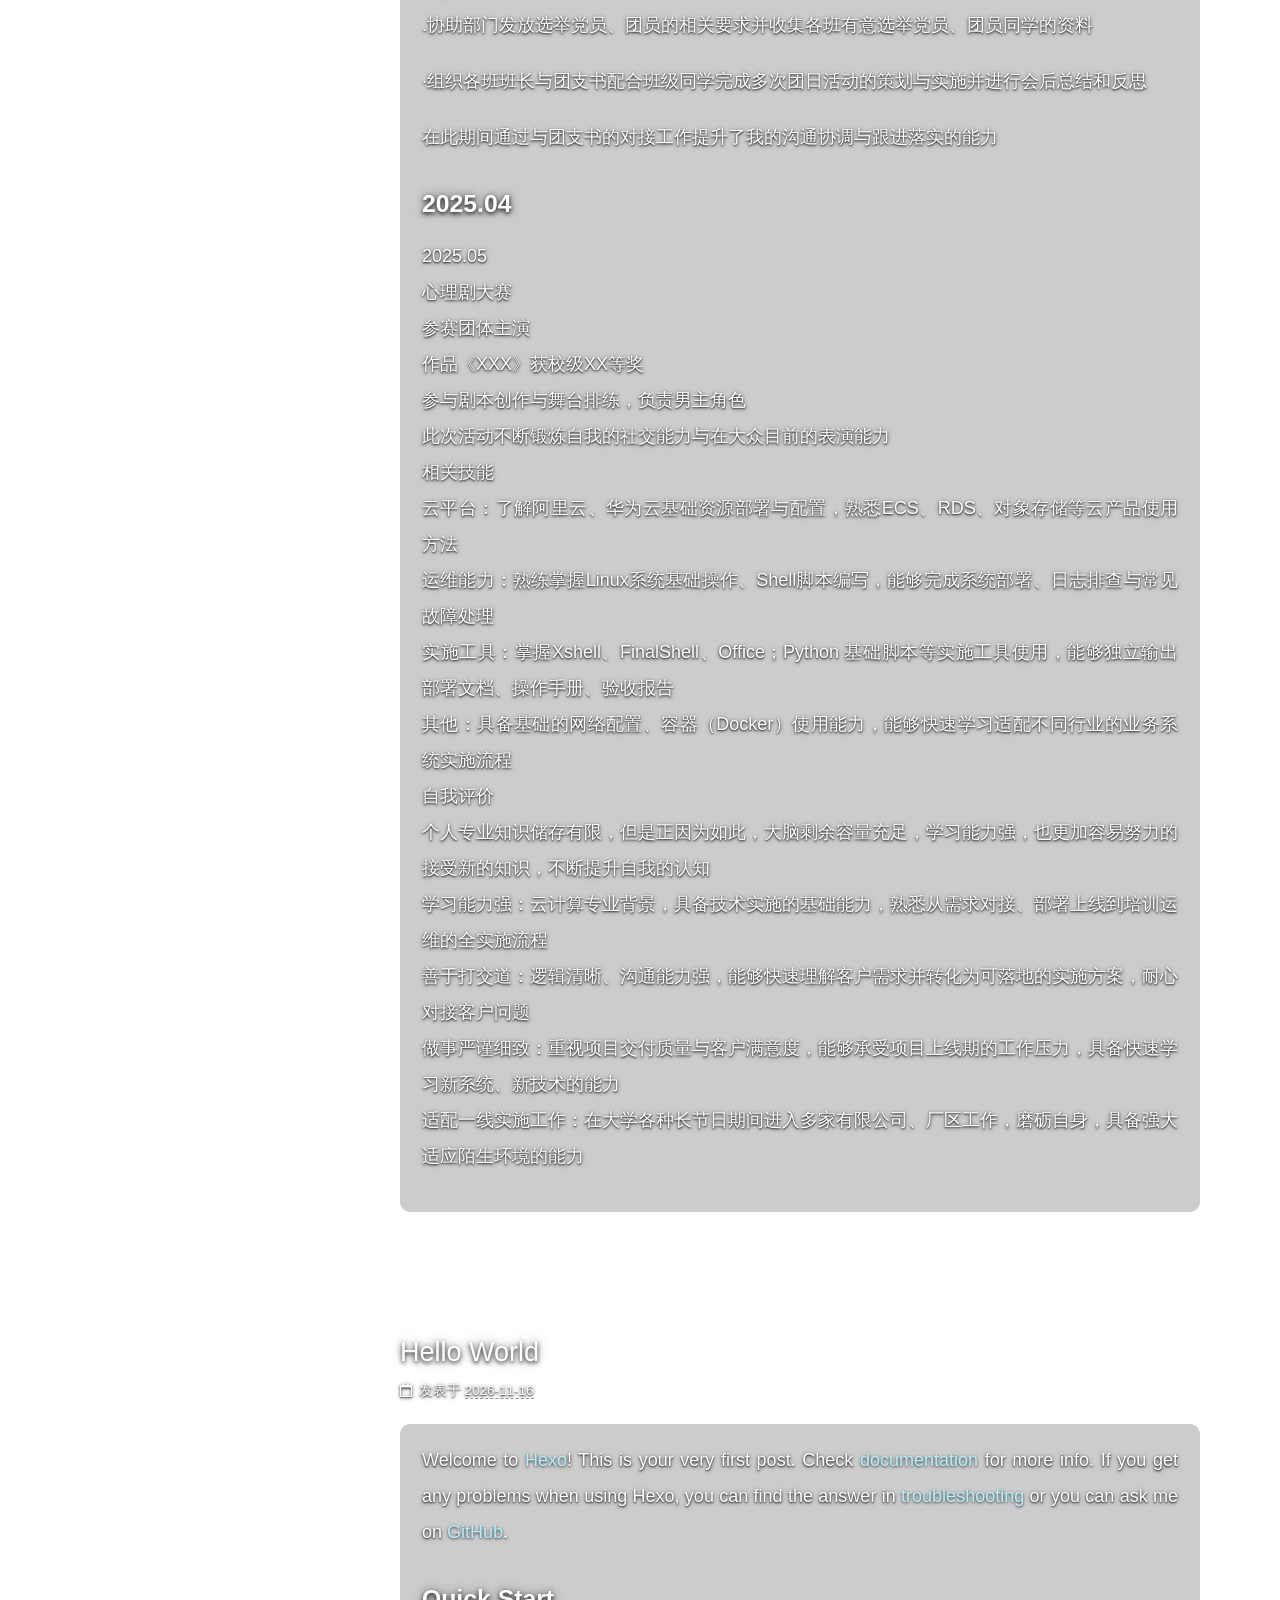
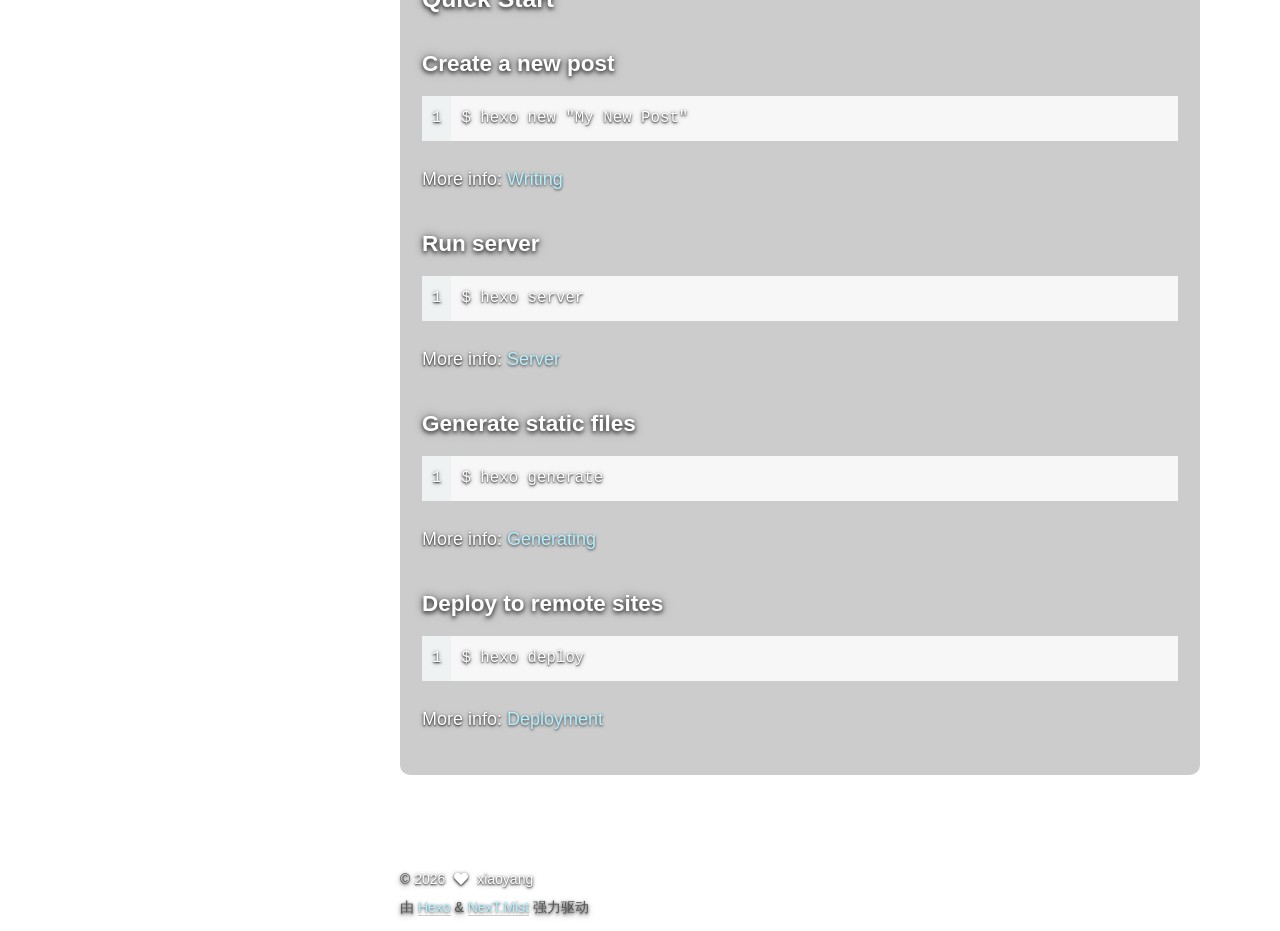
==== commit 1f36f3d6: "Site updated: 2026-11-17 16:15:05" ====
--- a/index.html
+++ b/index.html
@@ -164,7 +164,7 @@
   
   
   <article itemscope itemtype="http://schema.org/Article" class="post-block" lang="zh-CN">
-    <link itemprop="mainEntityOfPage" href="http://example.com/2026/11/16/%E6%88%91%E7%9A%84%E7%AC%AC%E4%B8%80%E7%AF%87%E6%96%87%E7%AB%A0/">
+    <link itemprop="mainEntityOfPage" href="http://example.com/2026/11/16/resume/">
 
     <span hidden itemprop="author" itemscope itemtype="http://schema.org/Person">
       <meta itemprop="image" content="/img/avatar.jpg">
@@ -178,7 +178,7 @@
       <header class="post-header">
         <h2 class="post-title" itemprop="name headline">
           
-            <a href="/2026/11/16/%E6%88%91%E7%9A%84%E7%AC%AC%E4%B8%80%E7%AF%87%E6%96%87%E7%AB%A0/" class="post-title-link" itemprop="url">我的第一篇文章</a>
+            <a href="/2026/11/16/resume/" class="post-title-link" itemprop="url">个人简历</a>
         </h2>
 
         <div class="post-meta">
@@ -195,7 +195,7 @@
                   <i class="far fa-calendar-check"></i>
                 </span>
                 <span class="post-meta-item-text">更新于</span>
-                <time title="修改时间：2026-11-17 16:01:56" itemprop="dateModified" datetime="2026-11-17T16:01:56+08:00">2026-11-17</time>
+                <time title="修改时间：2026-11-17 16:11:18" itemprop="dateModified" datetime="2026-11-17T16:11:18+08:00">2026-11-17</time>
               </span>
 
           
@@ -209,7 +209,7 @@
     <div class="post-body" itemprop="articleBody">
 
       
-          <h2 id="邓海龙意向岗位-实施工程师电话：15629772297邮箱：-x32-x31-x34-x36-57-x36-x39-54-53-56-64-113-113-46-x63-111-109-性别：男-户籍：湖北钟祥现所在地：湖北黄石最高学历：大专政治面貌：群众-民族：汉身高：174cm-体重：55kg求职意向意向岗位-实施工程师意向城市-广州市期望薪资-3k-9k求职类型-社招期望行业-云计算-大数据当前状态-随时到岗教育经历2024-09"><a href="#邓海龙意向岗位-实施工程师电话：15629772297邮箱：-x32-x31-x34-x36-57-x36-x39-54-53-56-64-113-113-46-x63-111-109-性别：男-户籍：湖北钟祥现所在地：湖北黄石最高学历：大专政治面貌：群众-民族：汉身高：174cm-体重：55kg求职意向意向岗位-实施工程师意向城市-广州市期望薪资-3k-9k求职类型-社招期望行业-云计算-大数据当前状态-随时到岗教育经历2024-09" class="headerlink" title="邓海龙意向岗位: 实施工程师电话：15629772297邮箱：&#x32;&#x31;&#x34;&#x36;&#57;&#x36;&#x39;&#54;&#53;&#56;&#64;&#113;&#113;&#46;&#x63;&#111;&#109;性别：男  户籍：湖北钟祥现所在地：湖北黄石最高学历：大专政治面貌：群众 民族：汉身高：174cm 体重：55kg求职意向意向岗位: 实施工程师意向城市: 广州市期望薪资: 3k-9k求职类型: 社招期望行业: 云计算&#x2F;大数据当前状态: 随时到岗教育经历2024.09"></a>邓海龙<br>意向岗位: 实施工程师<br>电话：<br>15629772297<br>邮箱：<br><a href="mailto:&#x32;&#x31;&#x34;&#x36;&#57;&#x36;&#x39;&#54;&#53;&#56;&#64;&#113;&#113;&#46;&#x63;&#111;&#109;">&#x32;&#x31;&#x34;&#x36;&#57;&#x36;&#x39;&#54;&#53;&#56;&#64;&#113;&#113;&#46;&#x63;&#111;&#109;</a><br>性别：男  户籍：湖北钟祥<br>现所在地：湖北黄石<br>最高学历：大专<br>政治面貌：群众 民族：汉<br>身高：174cm 体重：55kg<br>求职意向<br>意向岗位: 实施工程师<br>意向城市: 广州市<br>期望薪资: 3k-9k<br>求职类型: 社招<br>期望行业: 云计算&#x2F;大数据<br>当前状态: 随时到岗<br>教育经历<br>2024.09</h2><h2 id="2027-06湖北师范大学文理学院云计算技术与应用专科掌握云计算架构、Linux运维、容器技术、网络配置等核心专业知识，具备技术落地的基础能力。在校期间主导完成云计算平台部署、企业办公系统上线等课程实践项目。考取HarmonyOS-应用开发者高级认证证书。在校经历2024-10"><a href="#2027-06湖北师范大学文理学院云计算技术与应用专科掌握云计算架构、Linux运维、容器技术、网络配置等核心专业知识，具备技术落地的基础能力。在校期间主导完成云计算平台部署、企业办公系统上线等课程实践项目。考取HarmonyOS-应用开发者高级认证证书。在校经历2024-10" class="headerlink" title="2027.06湖北师范大学文理学院云计算技术与应用专科掌握云计算架构、Linux运维、容器技术、网络配置等核心专业知识，具备技术落地的基础能力。在校期间主导完成云计算平台部署、企业办公系统上线等课程实践项目。考取HarmonyOS 应用开发者高级认证证书。在校经历2024.10"></a>2027.06<br>湖北师范大学文理学院<br>云计算技术与应用<br>专科<br>掌握云计算架构、Linux运维、容器技术、网络配置等核心专业知识，具备技术落地的基础能力。<br>在校期间主导完成云计算平台部署、企业办公系统上线等课程实践项目。<br>考取HarmonyOS 应用开发者高级认证证书。<br>在校经历<br>2024.10</h2><p>2025.09<br>组织部<br>干事<br>.协助部门发放选举党员、团员的相关要求并收集各班有意选举党员、团员同学的资料</p>
+          <h2 id="邓海龙意向岗位-实施工程师电话：15629772297邮箱：-x32-x31-52-x36-x39-x36-x39-54-53-56-64-113-113-x2e-x63-111-x6d-性别：男-户籍：湖北钟祥现所在地：湖北黄石最高学历：大专政治面貌：群众-民族：汉身高：174cm-体重：55kg求职意向意向岗位-实施工程师意向城市-广州市期望薪资-3k-9k求职类型-社招期望行业-云计算-大数据当前状态-随时到岗教育经历2024-09"><a href="#邓海龙意向岗位-实施工程师电话：15629772297邮箱：-x32-x31-52-x36-x39-x36-x39-54-53-56-64-113-113-x2e-x63-111-x6d-性别：男-户籍：湖北钟祥现所在地：湖北黄石最高学历：大专政治面貌：群众-民族：汉身高：174cm-体重：55kg求职意向意向岗位-实施工程师意向城市-广州市期望薪资-3k-9k求职类型-社招期望行业-云计算-大数据当前状态-随时到岗教育经历2024-09" class="headerlink" title="邓海龙意向岗位: 实施工程师电话：15629772297邮箱：&#x32;&#x31;&#52;&#x36;&#x39;&#x36;&#x39;&#54;&#53;&#56;&#64;&#113;&#113;&#x2e;&#x63;&#111;&#x6d;性别：男  户籍：湖北钟祥现所在地：湖北黄石最高学历：大专政治面貌：群众 民族：汉身高：174cm 体重：55kg求职意向意向岗位: 实施工程师意向城市: 广州市期望薪资: 3k-9k求职类型: 社招期望行业: 云计算&#x2F;大数据当前状态: 随时到岗教育经历2024.09"></a>邓海龙<br>意向岗位: 实施工程师<br>电话：<br>15629772297<br>邮箱：<br><a href="mailto:&#x32;&#x31;&#52;&#x36;&#x39;&#x36;&#x39;&#54;&#53;&#56;&#64;&#113;&#113;&#x2e;&#x63;&#111;&#x6d;">&#x32;&#x31;&#52;&#x36;&#x39;&#x36;&#x39;&#54;&#53;&#56;&#64;&#113;&#113;&#x2e;&#x63;&#111;&#x6d;</a><br>性别：男  户籍：湖北钟祥<br>现所在地：湖北黄石<br>最高学历：大专<br>政治面貌：群众 民族：汉<br>身高：174cm 体重：55kg<br>求职意向<br>意向岗位: 实施工程师<br>意向城市: 广州市<br>期望薪资: 3k-9k<br>求职类型: 社招<br>期望行业: 云计算&#x2F;大数据<br>当前状态: 随时到岗<br>教育经历<br>2024.09</h2><h2 id="2027-06湖北师范大学文理学院云计算技术与应用专科掌握云计算架构、Linux运维、容器技术、网络配置等核心专业知识，具备技术落地的基础能力。在校期间主导完成云计算平台部署、企业办公系统上线等课程实践项目。考取HarmonyOS-应用开发者高级认证证书。在校经历2024-10"><a href="#2027-06湖北师范大学文理学院云计算技术与应用专科掌握云计算架构、Linux运维、容器技术、网络配置等核心专业知识，具备技术落地的基础能力。在校期间主导完成云计算平台部署、企业办公系统上线等课程实践项目。考取HarmonyOS-应用开发者高级认证证书。在校经历2024-10" class="headerlink" title="2027.06湖北师范大学文理学院云计算技术与应用专科掌握云计算架构、Linux运维、容器技术、网络配置等核心专业知识，具备技术落地的基础能力。在校期间主导完成云计算平台部署、企业办公系统上线等课程实践项目。考取HarmonyOS 应用开发者高级认证证书。在校经历2024.10"></a>2027.06<br>湖北师范大学文理学院<br>云计算技术与应用<br>专科<br>掌握云计算架构、Linux运维、容器技术、网络配置等核心专业知识，具备技术落地的基础能力。<br>在校期间主导完成云计算平台部署、企业办公系统上线等课程实践项目。<br>考取HarmonyOS 应用开发者高级认证证书。<br>在校经历<br>2024.10</h2><p>2025.09<br>组织部<br>干事<br>.协助部门发放选举党员、团员的相关要求并收集各班有意选举党员、团员同学的资料</p>
 <p>·组织各班班长与团支书配合班级同学完成多次团日活动的策划与实施并进行会后总结和反思</p>
 <p>在此期间通过与团支书的对接工作提升了我的沟通协调与跟进落实的能力</p>
 <h2 id="2025-04"><a href="#2025-04" class="headerlink" title="2025.04"></a>2025.04</h2><p>2025.05<br>心理剧大赛<br>参赛团体主演<br> 作品《XXX》获校级XX等奖<br>参与剧本创作与舞台排练，负责男主角色<br>此次活动不断锻炼自我的社交能力与在大众目前的表演能力<br>相关技能<br>云平台：了解阿里云、华为云基础资源部署与配置，熟悉ECS、RDS、对象存储等云产品使用方法<br>运维能力：熟练掌握Linux系统基础操作、Shell脚本编写，能够完成系统部署、日志排查与常见故障处理<br>实施工具：掌握Xshell、FinalShell、Office；Python 基础脚本等实施工具使用，能够独立输出部署文档、操作手册、验收报告<br>其他：具备基础的网络配置、容器（Docker）使用能力，能够快速学习适配不同行业的业务系统实施流程<br>自我评价<br>个人专业知识储存有限，但是正因为如此，大脑剩余容量充足，学习能力强，也更加容易努力的接受新的知识，不断提升自我的认知<br>学习能力强：云计算专业背景，具备技术实施的基础能力，熟悉从需求对接、部署上线到培训运维的全实施流程<br>善于打交道：逻辑清晰、沟通能力强，能够快速理解客户需求并转化为可落地的实施方案，耐心对接客户问题<br>做事严谨细致：重视项目交付质量与客户满意度，能够承受项目上线期的工作压力，具备快速学习新系统、新技术的能力<br>适配一线实施工作：在大学各种长节日期间进入多家有限公司、厂区工作，磨砺自身，具备强大适应陌生环境的能力</p>
@@ -371,6 +371,10 @@
           <span class="site-state-item-name">日志</span>
         </a>
       </div>
+      <div class="site-state-item site-state-tags">
+        <span class="site-state-item-count">1</span>
+        <span class="site-state-item-name">标签</span>
+      </div>
   </nav>
 </div>
   <div class="links-of-author motion-element">
--- a/css/main.css
+++ b/css/main.css
@@ -1197,7 +1197,7 @@
 }
 .links-of-author a::before,
 .links-of-author span.exturl::before {
-  background: #ff7326;
+  background: #e544dd;
   border-radius: 50%;
   content: ' ';
   display: inline-block;
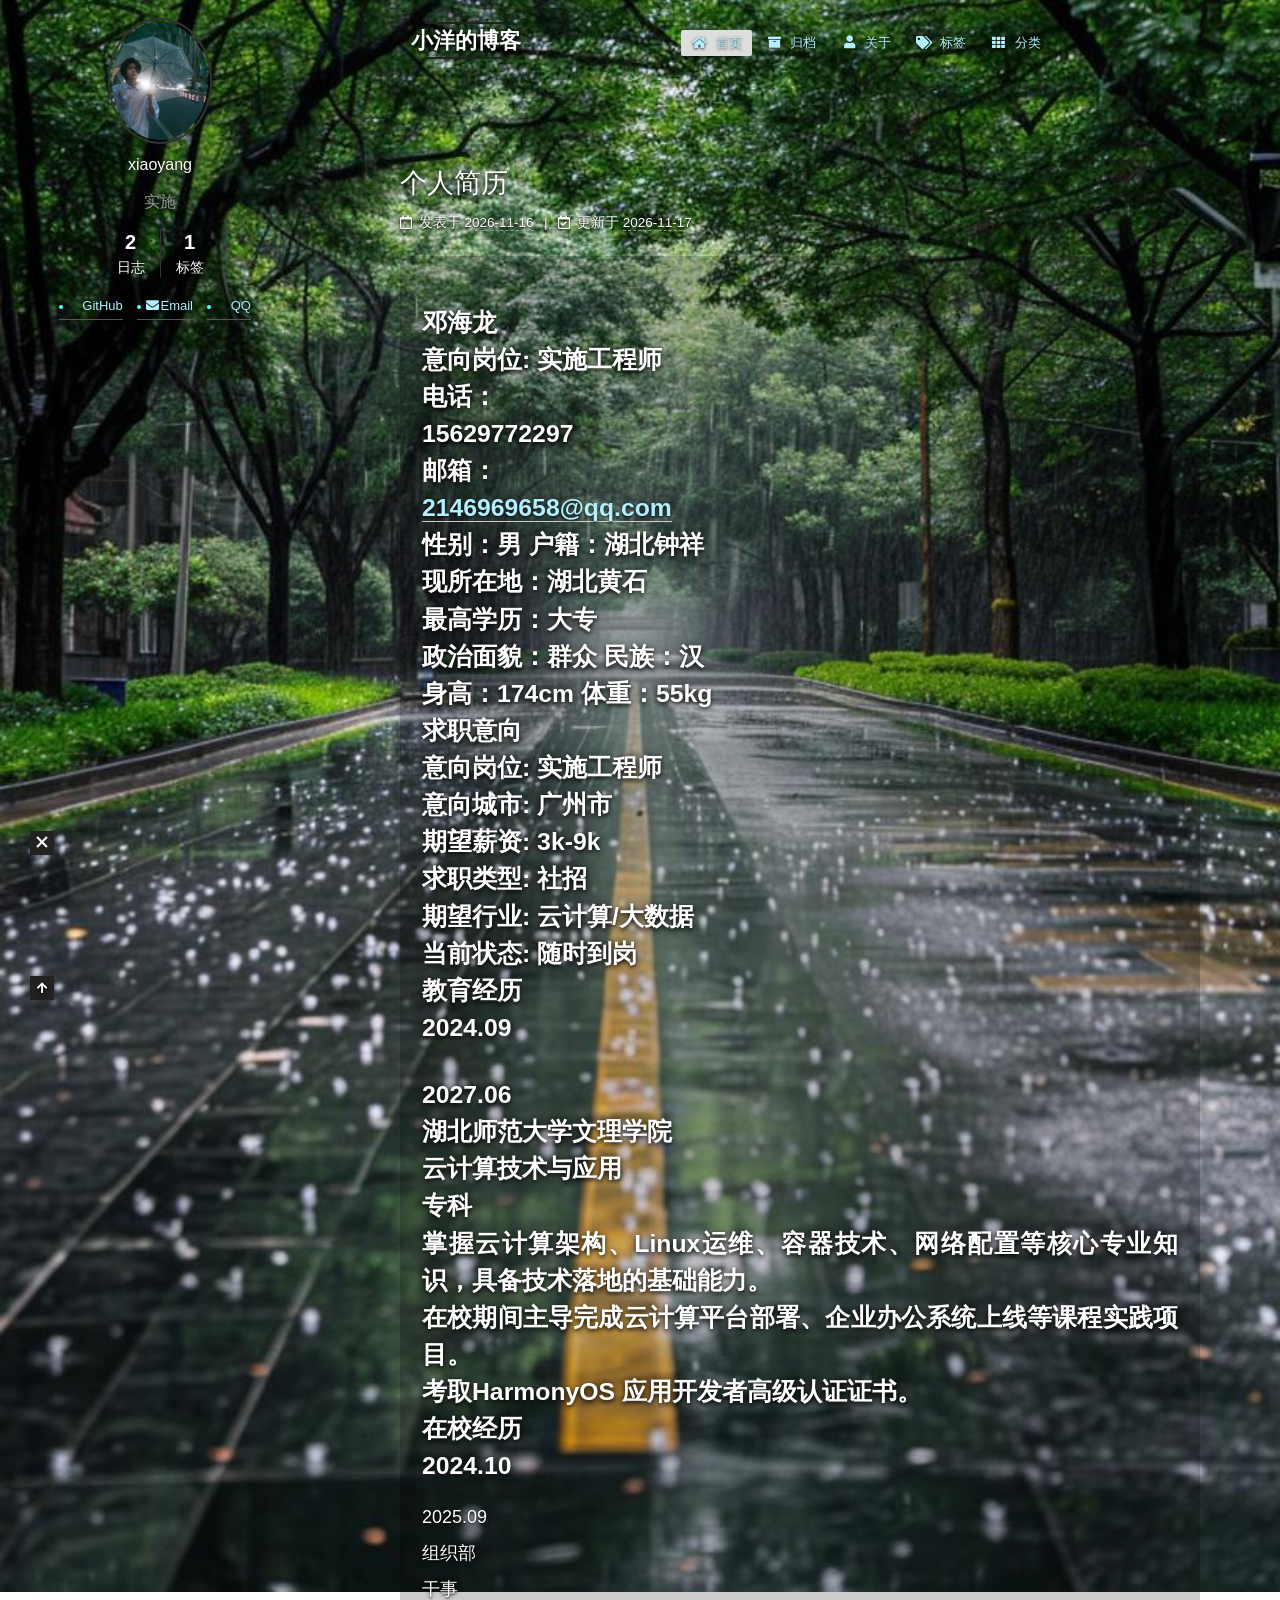
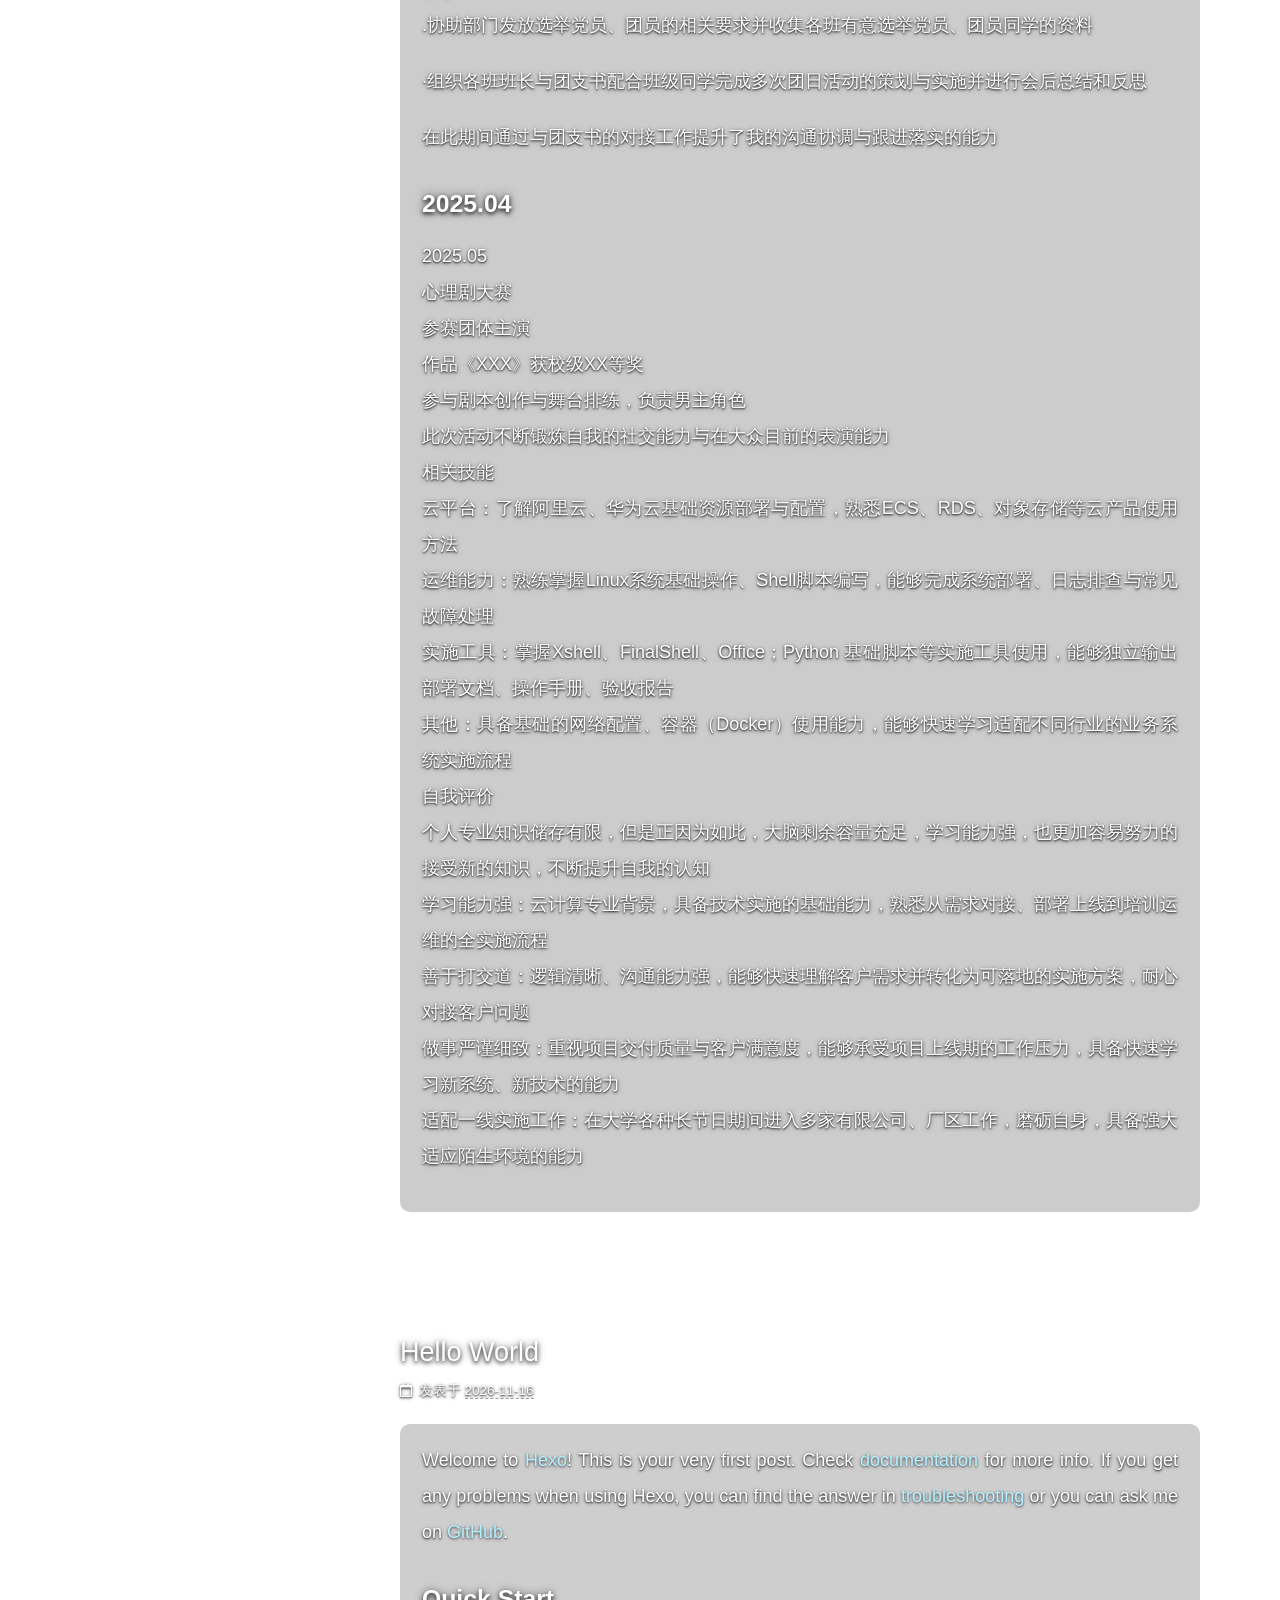
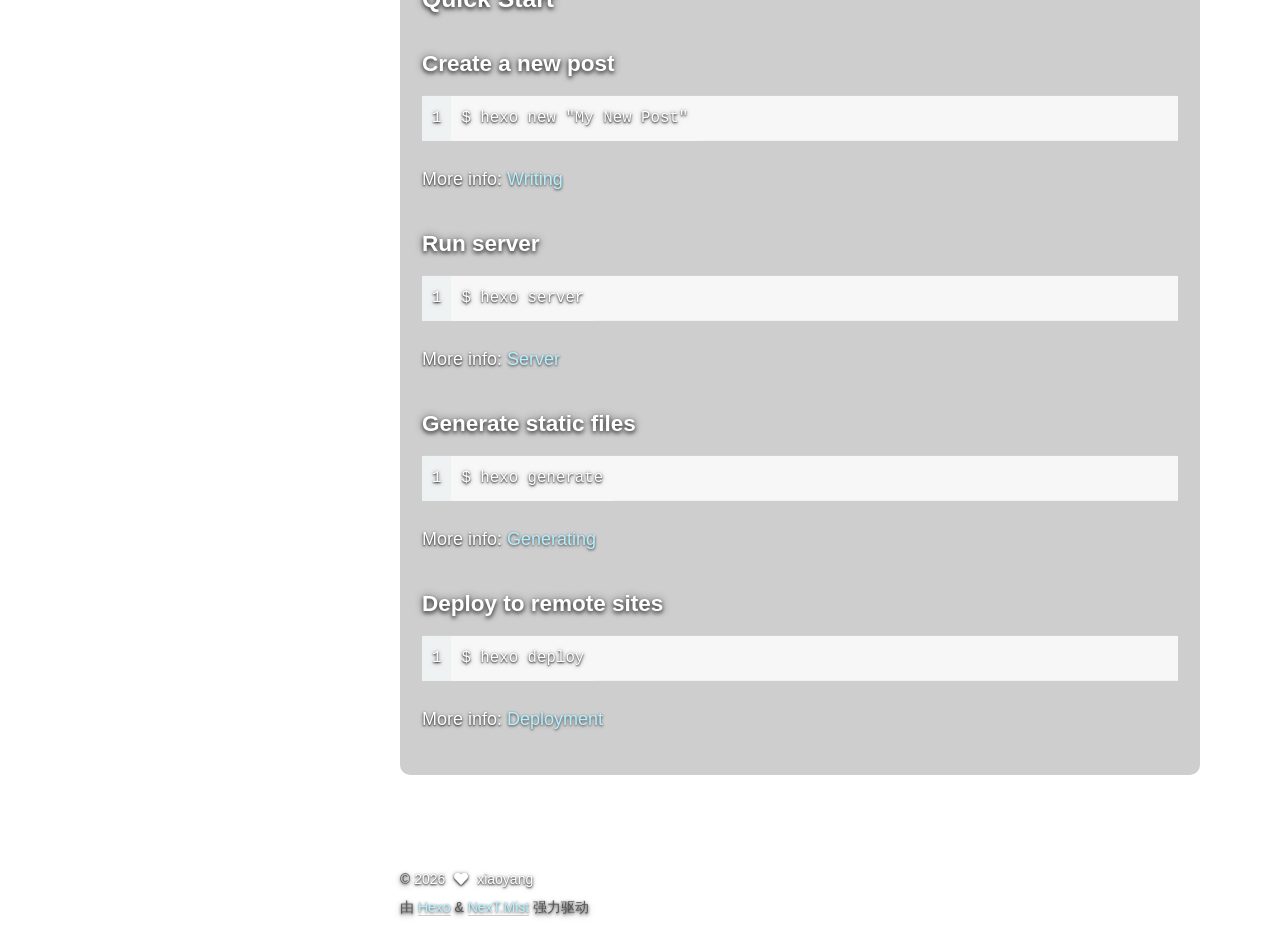
==== commit 4c9f6095: "Site updated: 2026-11-18 13:55:53" ====
--- a/index.html
+++ b/index.html
@@ -209,7 +209,7 @@
     <div class="post-body" itemprop="articleBody">
 
       
-          <h2 id="邓海龙意向岗位-实施工程师电话：15629772297邮箱：-x32-x31-52-x36-x39-x36-x39-54-53-56-64-113-113-x2e-x63-111-x6d-性别：男-户籍：湖北钟祥现所在地：湖北黄石最高学历：大专政治面貌：群众-民族：汉身高：174cm-体重：55kg求职意向意向岗位-实施工程师意向城市-广州市期望薪资-3k-9k求职类型-社招期望行业-云计算-大数据当前状态-随时到岗教育经历2024-09"><a href="#邓海龙意向岗位-实施工程师电话：15629772297邮箱：-x32-x31-52-x36-x39-x36-x39-54-53-56-64-113-113-x2e-x63-111-x6d-性别：男-户籍：湖北钟祥现所在地：湖北黄石最高学历：大专政治面貌：群众-民族：汉身高：174cm-体重：55kg求职意向意向岗位-实施工程师意向城市-广州市期望薪资-3k-9k求职类型-社招期望行业-云计算-大数据当前状态-随时到岗教育经历2024-09" class="headerlink" title="邓海龙意向岗位: 实施工程师电话：15629772297邮箱：&#x32;&#x31;&#52;&#x36;&#x39;&#x36;&#x39;&#54;&#53;&#56;&#64;&#113;&#113;&#x2e;&#x63;&#111;&#x6d;性别：男  户籍：湖北钟祥现所在地：湖北黄石最高学历：大专政治面貌：群众 民族：汉身高：174cm 体重：55kg求职意向意向岗位: 实施工程师意向城市: 广州市期望薪资: 3k-9k求职类型: 社招期望行业: 云计算&#x2F;大数据当前状态: 随时到岗教育经历2024.09"></a>邓海龙<br>意向岗位: 实施工程师<br>电话：<br>15629772297<br>邮箱：<br><a href="mailto:&#x32;&#x31;&#52;&#x36;&#x39;&#x36;&#x39;&#54;&#53;&#56;&#64;&#113;&#113;&#x2e;&#x63;&#111;&#x6d;">&#x32;&#x31;&#52;&#x36;&#x39;&#x36;&#x39;&#54;&#53;&#56;&#64;&#113;&#113;&#x2e;&#x63;&#111;&#x6d;</a><br>性别：男  户籍：湖北钟祥<br>现所在地：湖北黄石<br>最高学历：大专<br>政治面貌：群众 民族：汉<br>身高：174cm 体重：55kg<br>求职意向<br>意向岗位: 实施工程师<br>意向城市: 广州市<br>期望薪资: 3k-9k<br>求职类型: 社招<br>期望行业: 云计算&#x2F;大数据<br>当前状态: 随时到岗<br>教育经历<br>2024.09</h2><h2 id="2027-06湖北师范大学文理学院云计算技术与应用专科掌握云计算架构、Linux运维、容器技术、网络配置等核心专业知识，具备技术落地的基础能力。在校期间主导完成云计算平台部署、企业办公系统上线等课程实践项目。考取HarmonyOS-应用开发者高级认证证书。在校经历2024-10"><a href="#2027-06湖北师范大学文理学院云计算技术与应用专科掌握云计算架构、Linux运维、容器技术、网络配置等核心专业知识，具备技术落地的基础能力。在校期间主导完成云计算平台部署、企业办公系统上线等课程实践项目。考取HarmonyOS-应用开发者高级认证证书。在校经历2024-10" class="headerlink" title="2027.06湖北师范大学文理学院云计算技术与应用专科掌握云计算架构、Linux运维、容器技术、网络配置等核心专业知识，具备技术落地的基础能力。在校期间主导完成云计算平台部署、企业办公系统上线等课程实践项目。考取HarmonyOS 应用开发者高级认证证书。在校经历2024.10"></a>2027.06<br>湖北师范大学文理学院<br>云计算技术与应用<br>专科<br>掌握云计算架构、Linux运维、容器技术、网络配置等核心专业知识，具备技术落地的基础能力。<br>在校期间主导完成云计算平台部署、企业办公系统上线等课程实践项目。<br>考取HarmonyOS 应用开发者高级认证证书。<br>在校经历<br>2024.10</h2><p>2025.09<br>组织部<br>干事<br>.协助部门发放选举党员、团员的相关要求并收集各班有意选举党员、团员同学的资料</p>
+          <h2 id="邓海龙意向岗位-实施工程师电话：15629772297邮箱：-50-x31-52-x36-x39-x36-x39-x36-53-56-x40-x71-x71-46-99-111-x6d-性别：男-户籍：湖北钟祥现所在地：湖北黄石最高学历：大专政治面貌：群众-民族：汉身高：174cm-体重：55kg求职意向意向岗位-实施工程师意向城市-广州市期望薪资-3k-9k求职类型-社招期望行业-云计算-大数据当前状态-随时到岗教育经历2024-09"><a href="#邓海龙意向岗位-实施工程师电话：15629772297邮箱：-50-x31-52-x36-x39-x36-x39-x36-53-56-x40-x71-x71-46-99-111-x6d-性别：男-户籍：湖北钟祥现所在地：湖北黄石最高学历：大专政治面貌：群众-民族：汉身高：174cm-体重：55kg求职意向意向岗位-实施工程师意向城市-广州市期望薪资-3k-9k求职类型-社招期望行业-云计算-大数据当前状态-随时到岗教育经历2024-09" class="headerlink" title="邓海龙意向岗位: 实施工程师电话：15629772297邮箱：&#50;&#x31;&#52;&#x36;&#x39;&#x36;&#x39;&#x36;&#53;&#56;&#x40;&#x71;&#x71;&#46;&#99;&#111;&#x6d;性别：男  户籍：湖北钟祥现所在地：湖北黄石最高学历：大专政治面貌：群众 民族：汉身高：174cm 体重：55kg求职意向意向岗位: 实施工程师意向城市: 广州市期望薪资: 3k-9k求职类型: 社招期望行业: 云计算&#x2F;大数据当前状态: 随时到岗教育经历2024.09"></a>邓海龙<br>意向岗位: 实施工程师<br>电话：<br>15629772297<br>邮箱：<br><a href="mailto:&#50;&#x31;&#52;&#x36;&#x39;&#x36;&#x39;&#x36;&#53;&#56;&#x40;&#x71;&#x71;&#46;&#99;&#111;&#x6d;">&#50;&#x31;&#52;&#x36;&#x39;&#x36;&#x39;&#x36;&#53;&#56;&#x40;&#x71;&#x71;&#46;&#99;&#111;&#x6d;</a><br>性别：男  户籍：湖北钟祥<br>现所在地：湖北黄石<br>最高学历：大专<br>政治面貌：群众 民族：汉<br>身高：174cm 体重：55kg<br>求职意向<br>意向岗位: 实施工程师<br>意向城市: 广州市<br>期望薪资: 3k-9k<br>求职类型: 社招<br>期望行业: 云计算&#x2F;大数据<br>当前状态: 随时到岗<br>教育经历<br>2024.09</h2><h2 id="2027-06湖北师范大学文理学院云计算技术与应用专科掌握云计算架构、Linux运维、容器技术、网络配置等核心专业知识，具备技术落地的基础能力。在校期间主导完成云计算平台部署、企业办公系统上线等课程实践项目。考取HarmonyOS-应用开发者高级认证证书。在校经历2024-10"><a href="#2027-06湖北师范大学文理学院云计算技术与应用专科掌握云计算架构、Linux运维、容器技术、网络配置等核心专业知识，具备技术落地的基础能力。在校期间主导完成云计算平台部署、企业办公系统上线等课程实践项目。考取HarmonyOS-应用开发者高级认证证书。在校经历2024-10" class="headerlink" title="2027.06湖北师范大学文理学院云计算技术与应用专科掌握云计算架构、Linux运维、容器技术、网络配置等核心专业知识，具备技术落地的基础能力。在校期间主导完成云计算平台部署、企业办公系统上线等课程实践项目。考取HarmonyOS 应用开发者高级认证证书。在校经历2024.10"></a>2027.06<br>湖北师范大学文理学院<br>云计算技术与应用<br>专科<br>掌握云计算架构、Linux运维、容器技术、网络配置等核心专业知识，具备技术落地的基础能力。<br>在校期间主导完成云计算平台部署、企业办公系统上线等课程实践项目。<br>考取HarmonyOS 应用开发者高级认证证书。<br>在校经历<br>2024.10</h2><p>2025.09<br>组织部<br>干事<br>.协助部门发放选举党员、团员的相关要求并收集各班有意选举党员、团员同学的资料</p>
 <p>·组织各班班长与团支书配合班级同学完成多次团日活动的策划与实施并进行会后总结和反思</p>
 <p>在此期间通过与团支书的对接工作提升了我的沟通协调与跟进落实的能力</p>
 <h2 id="2025-04"><a href="#2025-04" class="headerlink" title="2025.04"></a>2025.04</h2><p>2025.05<br>心理剧大赛<br>参赛团体主演<br> 作品《XXX》获校级XX等奖<br>参与剧本创作与舞台排练，负责男主角色<br>此次活动不断锻炼自我的社交能力与在大众目前的表演能力<br>相关技能<br>云平台：了解阿里云、华为云基础资源部署与配置，熟悉ECS、RDS、对象存储等云产品使用方法<br>运维能力：熟练掌握Linux系统基础操作、Shell脚本编写，能够完成系统部署、日志排查与常见故障处理<br>实施工具：掌握Xshell、FinalShell、Office；Python 基础脚本等实施工具使用，能够独立输出部署文档、操作手册、验收报告<br>其他：具备基础的网络配置、容器（Docker）使用能力，能够快速学习适配不同行业的业务系统实施流程<br>自我评价<br>个人专业知识储存有限，但是正因为如此，大脑剩余容量充足，学习能力强，也更加容易努力的接受新的知识，不断提升自我的认知<br>学习能力强：云计算专业背景，具备技术实施的基础能力，熟悉从需求对接、部署上线到培训运维的全实施流程<br>善于打交道：逻辑清晰、沟通能力强，能够快速理解客户需求并转化为可落地的实施方案，耐心对接客户问题<br>做事严谨细致：重视项目交付质量与客户满意度，能够承受项目上线期的工作压力，具备快速学习新系统、新技术的能力<br>适配一线实施工作：在大学各种长节日期间进入多家有限公司、厂区工作，磨砺自身，具备强大适应陌生环境的能力</p>
--- a/css/main.css
+++ b/css/main.css
@@ -1197,7 +1197,7 @@
 }
 .links-of-author a::before,
 .links-of-author span.exturl::before {
-  background: #e544dd;
+  background: #5cffff;
   border-radius: 50%;
   content: ' ';
   display: inline-block;
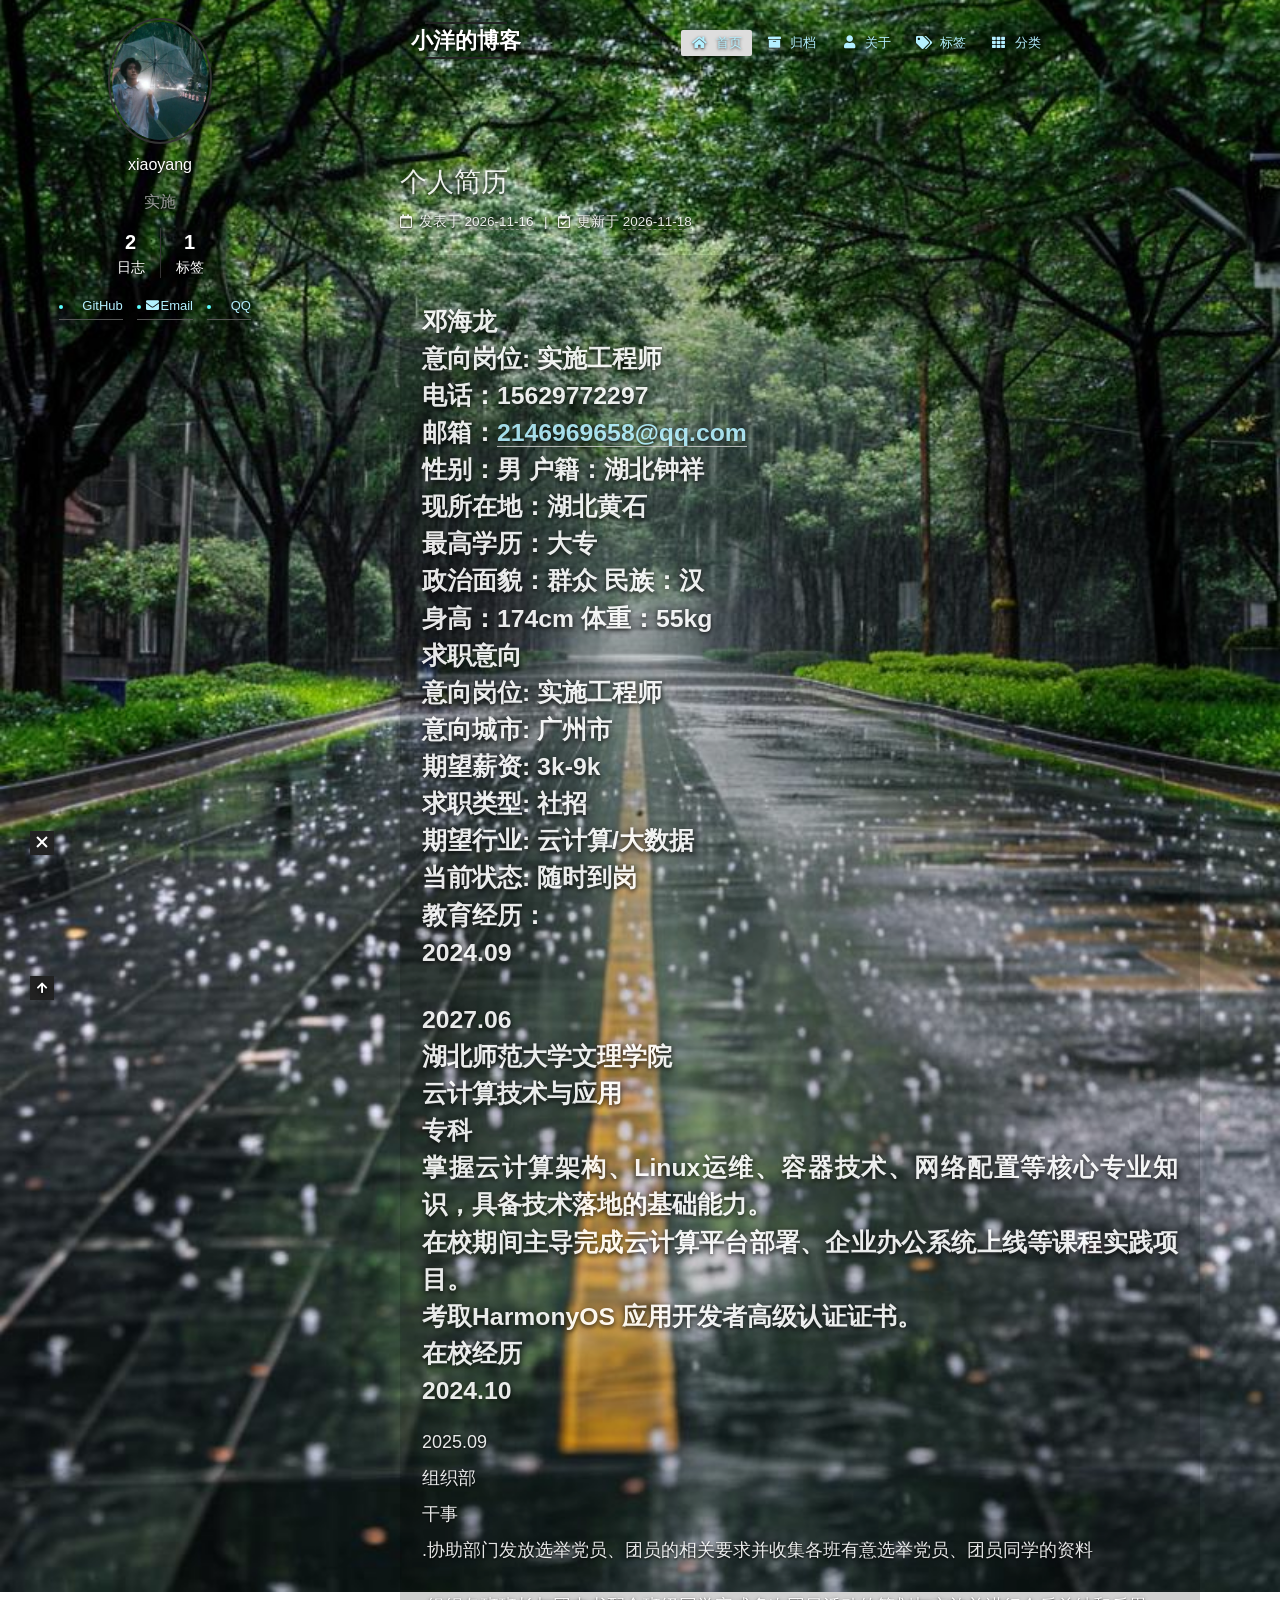
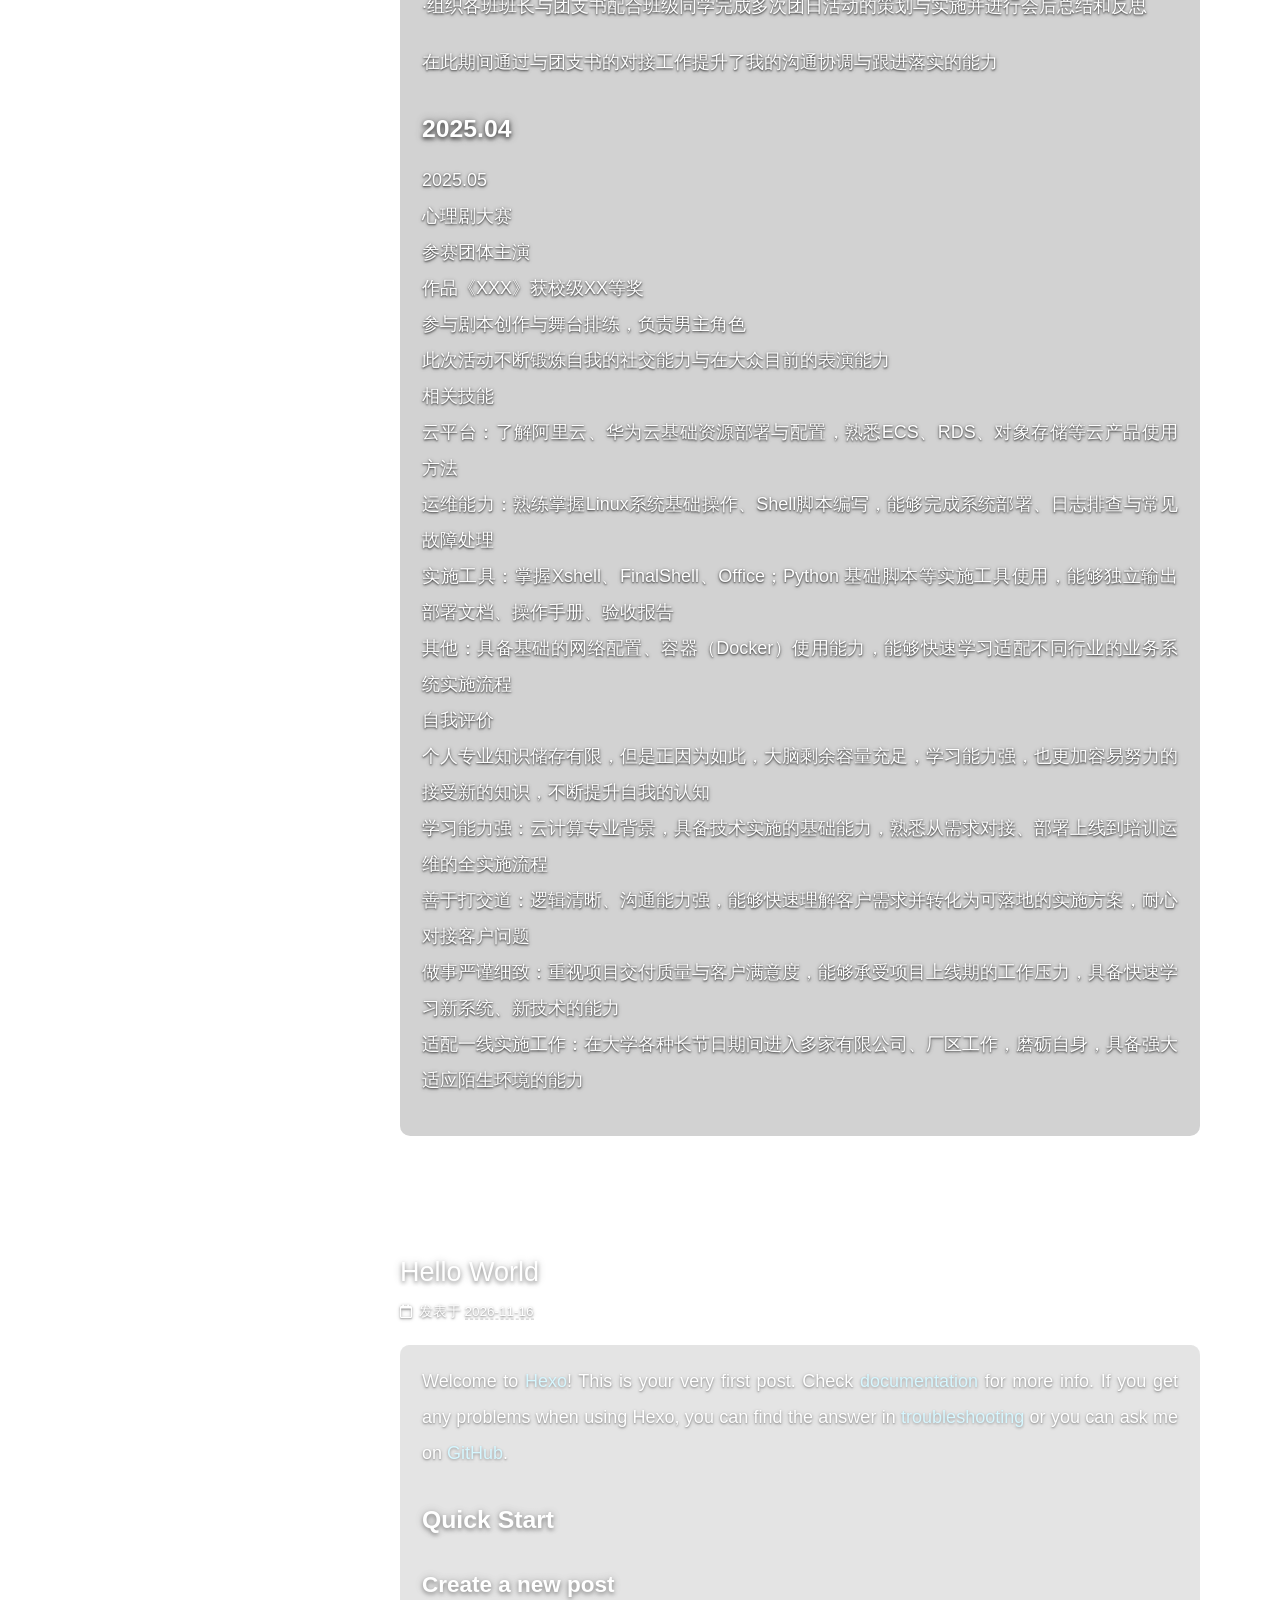
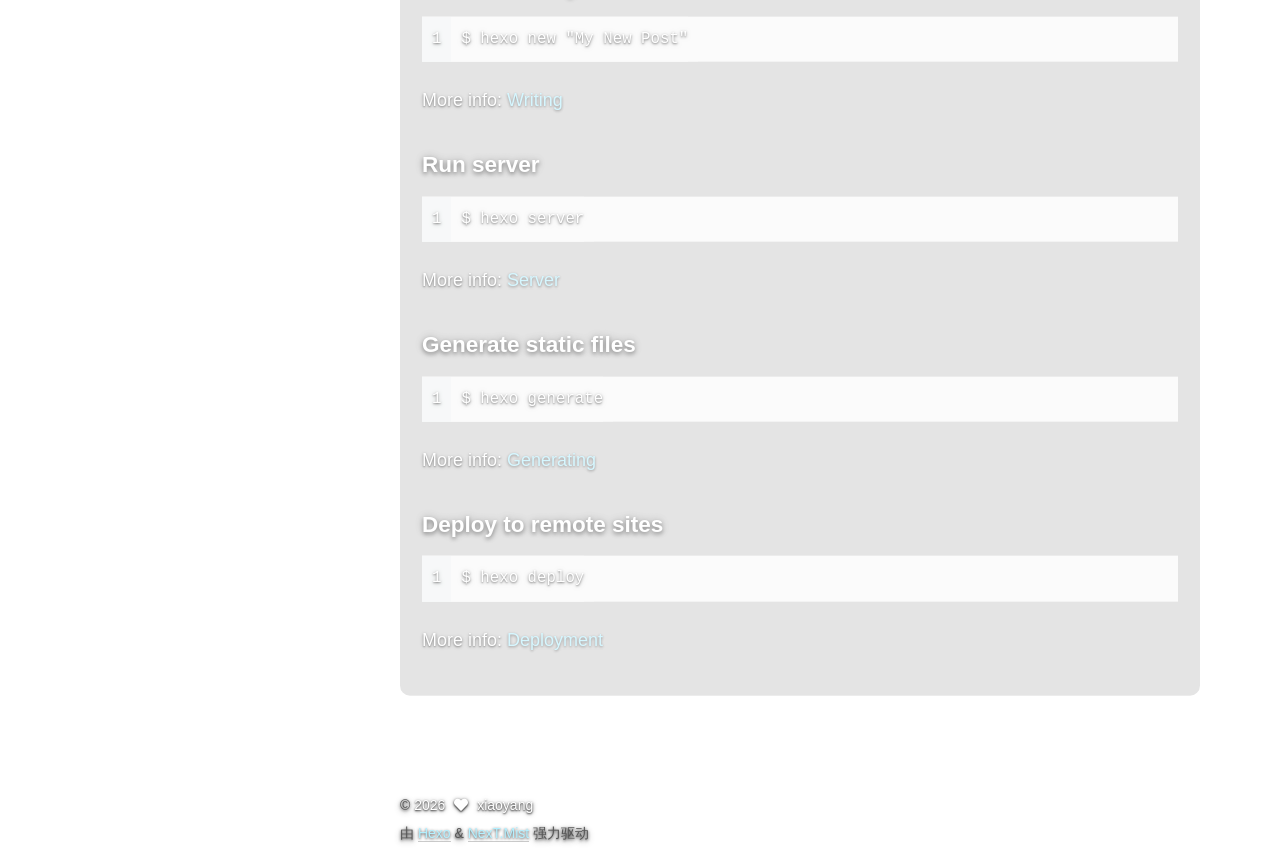
==== commit 486776a9: "Site updated: 2026-11-18 15:49:10" ====
--- a/index.html
+++ b/index.html
@@ -195,7 +195,7 @@
                   <i class="far fa-calendar-check"></i>
                 </span>
                 <span class="post-meta-item-text">更新于</span>
-                <time title="修改时间：2026-11-17 16:11:18" itemprop="dateModified" datetime="2026-11-17T16:11:18+08:00">2026-11-17</time>
+                <time title="修改时间：2026-11-18 15:33:26" itemprop="dateModified" datetime="2026-11-18T15:33:26+08:00">2026-11-18</time>
               </span>
 
           
@@ -209,7 +209,7 @@
     <div class="post-body" itemprop="articleBody">
 
       
-          <h2 id="邓海龙意向岗位-实施工程师电话：15629772297邮箱：-50-x31-52-x36-x39-x36-x39-x36-53-56-x40-x71-x71-46-99-111-x6d-性别：男-户籍：湖北钟祥现所在地：湖北黄石最高学历：大专政治面貌：群众-民族：汉身高：174cm-体重：55kg求职意向意向岗位-实施工程师意向城市-广州市期望薪资-3k-9k求职类型-社招期望行业-云计算-大数据当前状态-随时到岗教育经历2024-09"><a href="#邓海龙意向岗位-实施工程师电话：15629772297邮箱：-50-x31-52-x36-x39-x36-x39-x36-53-56-x40-x71-x71-46-99-111-x6d-性别：男-户籍：湖北钟祥现所在地：湖北黄石最高学历：大专政治面貌：群众-民族：汉身高：174cm-体重：55kg求职意向意向岗位-实施工程师意向城市-广州市期望薪资-3k-9k求职类型-社招期望行业-云计算-大数据当前状态-随时到岗教育经历2024-09" class="headerlink" title="邓海龙意向岗位: 实施工程师电话：15629772297邮箱：&#50;&#x31;&#52;&#x36;&#x39;&#x36;&#x39;&#x36;&#53;&#56;&#x40;&#x71;&#x71;&#46;&#99;&#111;&#x6d;性别：男  户籍：湖北钟祥现所在地：湖北黄石最高学历：大专政治面貌：群众 民族：汉身高：174cm 体重：55kg求职意向意向岗位: 实施工程师意向城市: 广州市期望薪资: 3k-9k求职类型: 社招期望行业: 云计算&#x2F;大数据当前状态: 随时到岗教育经历2024.09"></a>邓海龙<br>意向岗位: 实施工程师<br>电话：<br>15629772297<br>邮箱：<br><a href="mailto:&#50;&#x31;&#52;&#x36;&#x39;&#x36;&#x39;&#x36;&#53;&#56;&#x40;&#x71;&#x71;&#46;&#99;&#111;&#x6d;">&#50;&#x31;&#52;&#x36;&#x39;&#x36;&#x39;&#x36;&#53;&#56;&#x40;&#x71;&#x71;&#46;&#99;&#111;&#x6d;</a><br>性别：男  户籍：湖北钟祥<br>现所在地：湖北黄石<br>最高学历：大专<br>政治面貌：群众 民族：汉<br>身高：174cm 体重：55kg<br>求职意向<br>意向岗位: 实施工程师<br>意向城市: 广州市<br>期望薪资: 3k-9k<br>求职类型: 社招<br>期望行业: 云计算&#x2F;大数据<br>当前状态: 随时到岗<br>教育经历<br>2024.09</h2><h2 id="2027-06湖北师范大学文理学院云计算技术与应用专科掌握云计算架构、Linux运维、容器技术、网络配置等核心专业知识，具备技术落地的基础能力。在校期间主导完成云计算平台部署、企业办公系统上线等课程实践项目。考取HarmonyOS-应用开发者高级认证证书。在校经历2024-10"><a href="#2027-06湖北师范大学文理学院云计算技术与应用专科掌握云计算架构、Linux运维、容器技术、网络配置等核心专业知识，具备技术落地的基础能力。在校期间主导完成云计算平台部署、企业办公系统上线等课程实践项目。考取HarmonyOS-应用开发者高级认证证书。在校经历2024-10" class="headerlink" title="2027.06湖北师范大学文理学院云计算技术与应用专科掌握云计算架构、Linux运维、容器技术、网络配置等核心专业知识，具备技术落地的基础能力。在校期间主导完成云计算平台部署、企业办公系统上线等课程实践项目。考取HarmonyOS 应用开发者高级认证证书。在校经历2024.10"></a>2027.06<br>湖北师范大学文理学院<br>云计算技术与应用<br>专科<br>掌握云计算架构、Linux运维、容器技术、网络配置等核心专业知识，具备技术落地的基础能力。<br>在校期间主导完成云计算平台部署、企业办公系统上线等课程实践项目。<br>考取HarmonyOS 应用开发者高级认证证书。<br>在校经历<br>2024.10</h2><p>2025.09<br>组织部<br>干事<br>.协助部门发放选举党员、团员的相关要求并收集各班有意选举党员、团员同学的资料</p>
+          <h2 id="邓海龙意向岗位-实施工程师电话：15629772297邮箱：-x32-x31-52-54-57-54-x39-x36-x35-x38-x40-x71-x71-46-99-x6f-x6d-性别：男-户籍：湖北钟祥现所在地：湖北黄石最高学历：大专政治面貌：群众-民族：汉身高：174cm-体重：55kg求职意向意向岗位-实施工程师意向城市-广州市期望薪资-3k-9k求职类型-社招期望行业-云计算-大数据当前状态-随时到岗教育经历：2024-09"><a href="#邓海龙意向岗位-实施工程师电话：15629772297邮箱：-x32-x31-52-54-57-54-x39-x36-x35-x38-x40-x71-x71-46-99-x6f-x6d-性别：男-户籍：湖北钟祥现所在地：湖北黄石最高学历：大专政治面貌：群众-民族：汉身高：174cm-体重：55kg求职意向意向岗位-实施工程师意向城市-广州市期望薪资-3k-9k求职类型-社招期望行业-云计算-大数据当前状态-随时到岗教育经历：2024-09" class="headerlink" title="邓海龙意向岗位: 实施工程师电话：15629772297邮箱：&#x32;&#x31;&#52;&#54;&#57;&#54;&#x39;&#x36;&#x35;&#x38;&#x40;&#x71;&#x71;&#46;&#99;&#x6f;&#x6d;性别：男  户籍：湖北钟祥现所在地：湖北黄石最高学历：大专政治面貌：群众 民族：汉身高：174cm 体重：55kg求职意向意向岗位: 实施工程师意向城市: 广州市期望薪资: 3k-9k求职类型: 社招期望行业: 云计算&#x2F;大数据当前状态: 随时到岗教育经历：2024.09"></a>邓海龙<br>意向岗位: 实施工程师<br>电话：15629772297<br>邮箱：<a href="mailto:&#x32;&#x31;&#52;&#54;&#57;&#54;&#x39;&#x36;&#x35;&#x38;&#x40;&#x71;&#x71;&#46;&#99;&#x6f;&#x6d;">&#x32;&#x31;&#52;&#54;&#57;&#54;&#x39;&#x36;&#x35;&#x38;&#x40;&#x71;&#x71;&#46;&#99;&#x6f;&#x6d;</a><br>性别：男  户籍：湖北钟祥<br>现所在地：湖北黄石<br>最高学历：大专<br>政治面貌：群众 民族：汉<br>身高：174cm 体重：55kg<br>求职意向<br>意向岗位: 实施工程师<br>意向城市: 广州市<br>期望薪资: 3k-9k<br>求职类型: 社招<br>期望行业: 云计算&#x2F;大数据<br>当前状态: 随时到岗<br>教育经历：<br>2024.09</h2><h2 id="2027-06湖北师范大学文理学院云计算技术与应用专科掌握云计算架构、Linux运维、容器技术、网络配置等核心专业知识，具备技术落地的基础能力。在校期间主导完成云计算平台部署、企业办公系统上线等课程实践项目。考取HarmonyOS-应用开发者高级认证证书。在校经历2024-10"><a href="#2027-06湖北师范大学文理学院云计算技术与应用专科掌握云计算架构、Linux运维、容器技术、网络配置等核心专业知识，具备技术落地的基础能力。在校期间主导完成云计算平台部署、企业办公系统上线等课程实践项目。考取HarmonyOS-应用开发者高级认证证书。在校经历2024-10" class="headerlink" title="2027.06湖北师范大学文理学院云计算技术与应用专科掌握云计算架构、Linux运维、容器技术、网络配置等核心专业知识，具备技术落地的基础能力。在校期间主导完成云计算平台部署、企业办公系统上线等课程实践项目。考取HarmonyOS 应用开发者高级认证证书。在校经历2024.10"></a>2027.06<br>湖北师范大学文理学院<br>云计算技术与应用<br>专科<br>掌握云计算架构、Linux运维、容器技术、网络配置等核心专业知识，具备技术落地的基础能力。<br>在校期间主导完成云计算平台部署、企业办公系统上线等课程实践项目。<br>考取HarmonyOS 应用开发者高级认证证书。<br>在校经历<br>2024.10</h2><p>2025.09<br>组织部<br>干事<br>.协助部门发放选举党员、团员的相关要求并收集各班有意选举党员、团员同学的资料</p>
 <p>·组织各班班长与团支书配合班级同学完成多次团日活动的策划与实施并进行会后总结和反思</p>
 <p>在此期间通过与团支书的对接工作提升了我的沟通协调与跟进落实的能力</p>
 <h2 id="2025-04"><a href="#2025-04" class="headerlink" title="2025.04"></a>2025.04</h2><p>2025.05<br>心理剧大赛<br>参赛团体主演<br> 作品《XXX》获校级XX等奖<br>参与剧本创作与舞台排练，负责男主角色<br>此次活动不断锻炼自我的社交能力与在大众目前的表演能力<br>相关技能<br>云平台：了解阿里云、华为云基础资源部署与配置，熟悉ECS、RDS、对象存储等云产品使用方法<br>运维能力：熟练掌握Linux系统基础操作、Shell脚本编写，能够完成系统部署、日志排查与常见故障处理<br>实施工具：掌握Xshell、FinalShell、Office；Python 基础脚本等实施工具使用，能够独立输出部署文档、操作手册、验收报告<br>其他：具备基础的网络配置、容器（Docker）使用能力，能够快速学习适配不同行业的业务系统实施流程<br>自我评价<br>个人专业知识储存有限，但是正因为如此，大脑剩余容量充足，学习能力强，也更加容易努力的接受新的知识，不断提升自我的认知<br>学习能力强：云计算专业背景，具备技术实施的基础能力，熟悉从需求对接、部署上线到培训运维的全实施流程<br>善于打交道：逻辑清晰、沟通能力强，能够快速理解客户需求并转化为可落地的实施方案，耐心对接客户问题<br>做事严谨细致：重视项目交付质量与客户满意度，能够承受项目上线期的工作压力，具备快速学习新系统、新技术的能力<br>适配一线实施工作：在大学各种长节日期间进入多家有限公司、厂区工作，磨砺自身，具备强大适应陌生环境的能力</p>
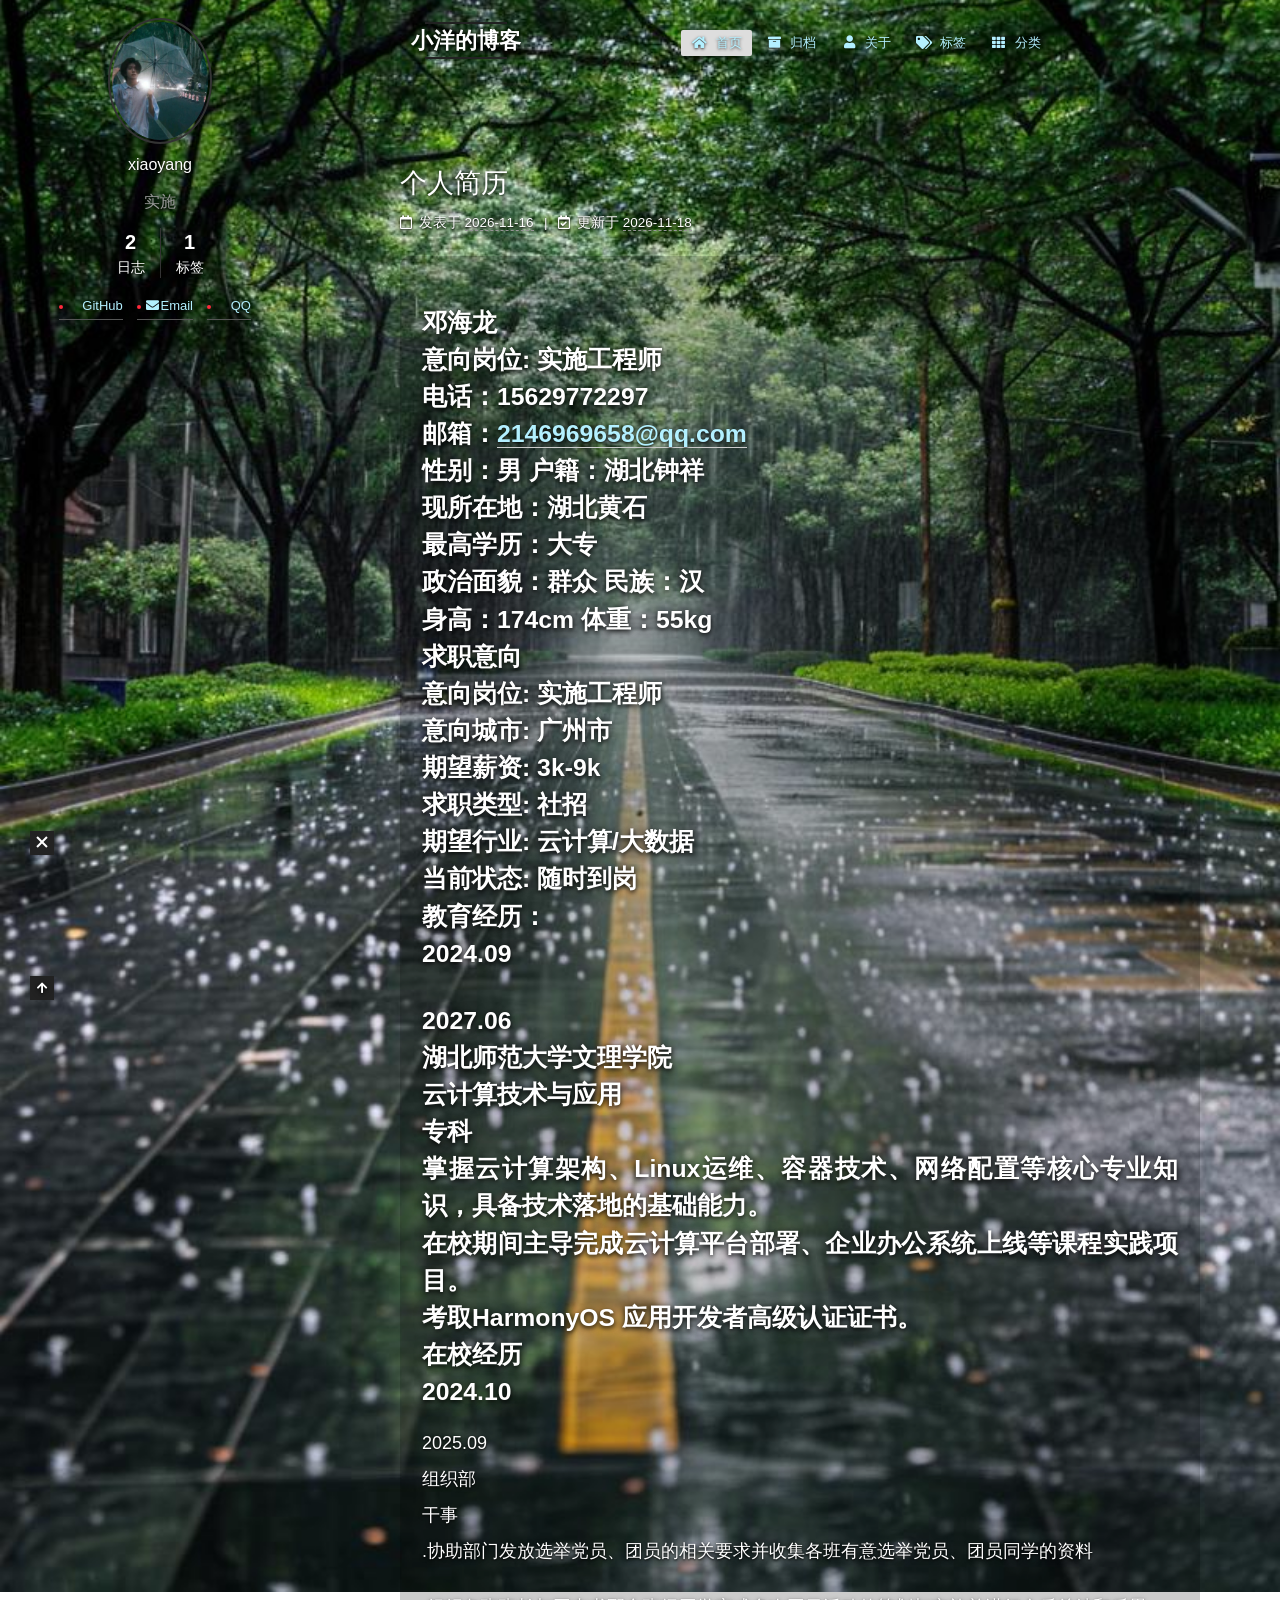
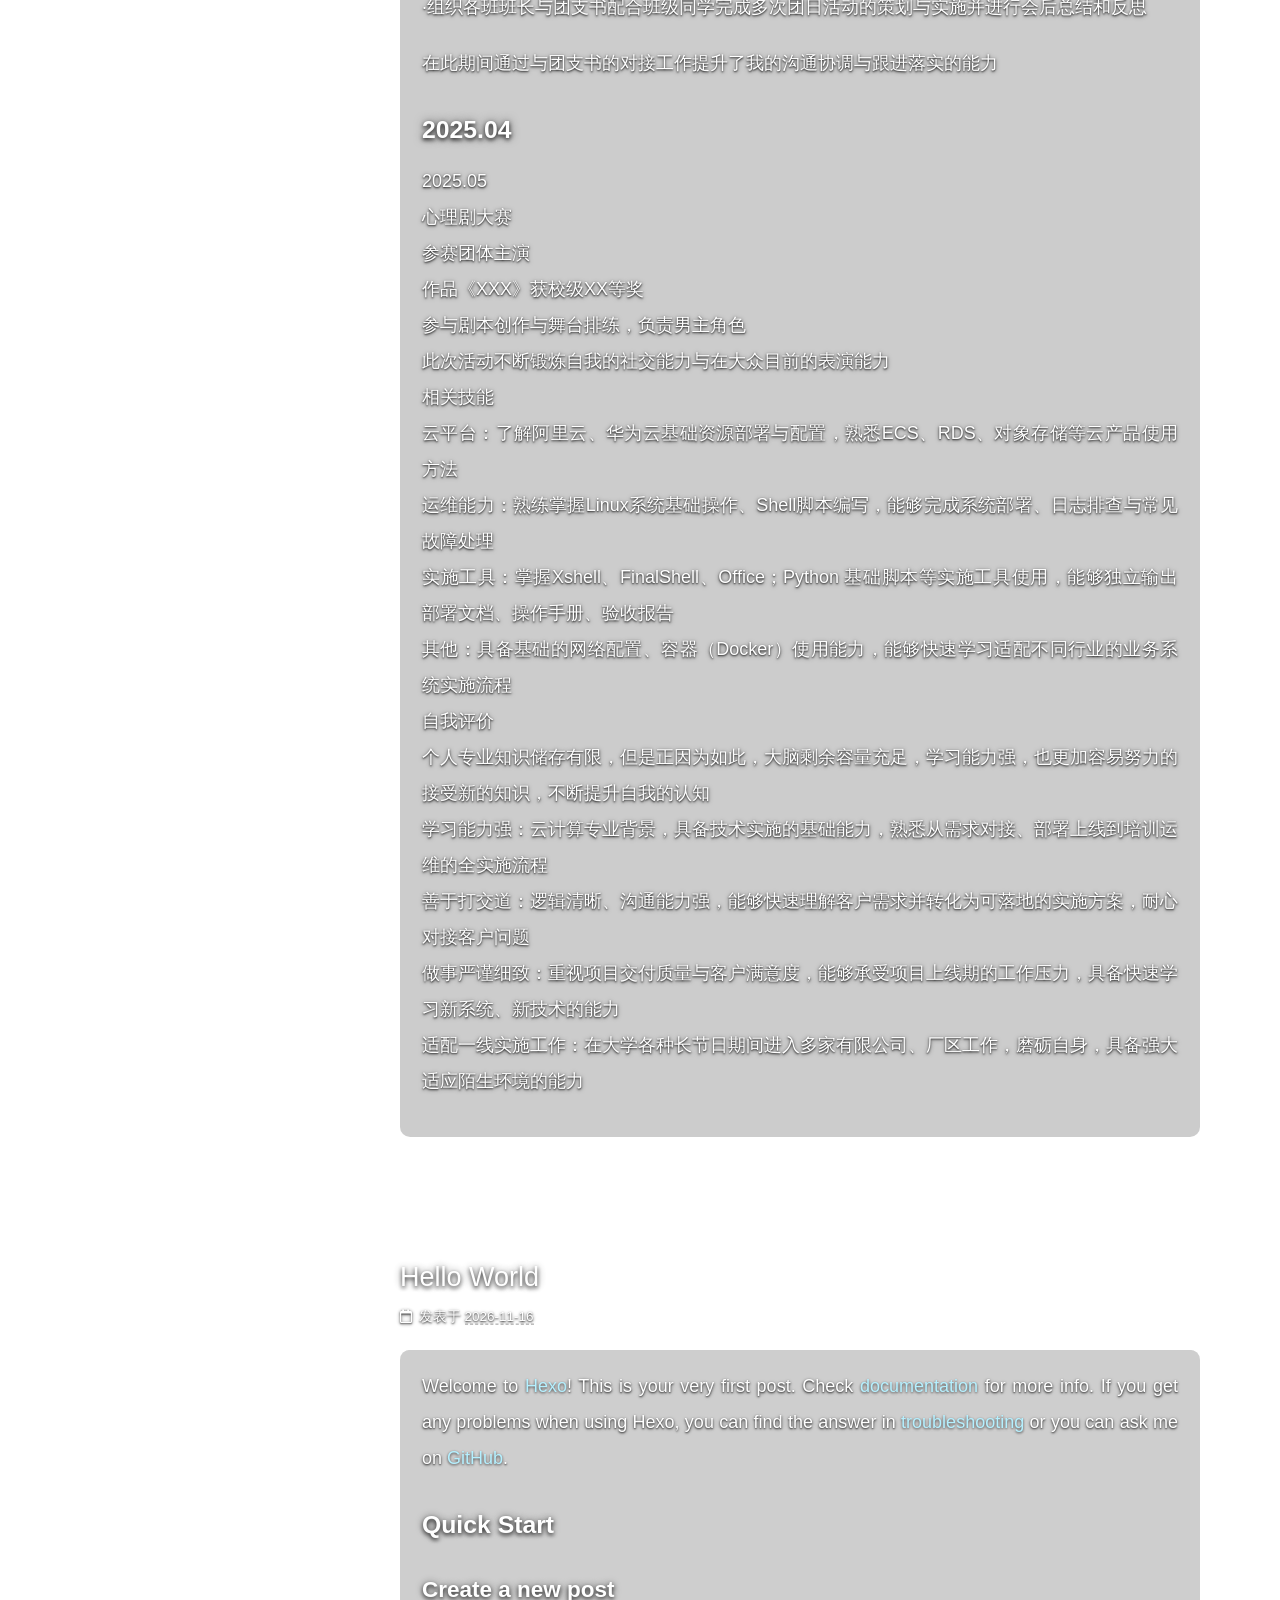
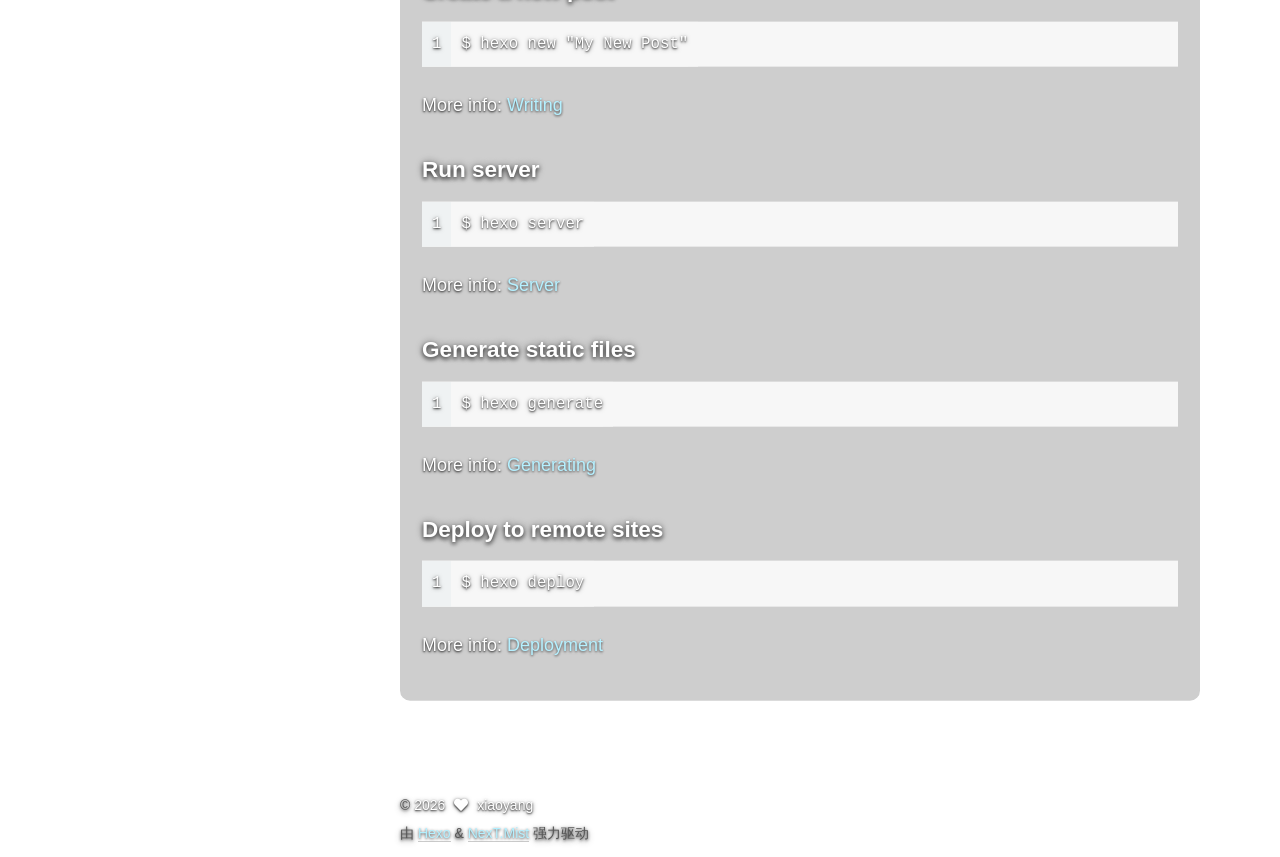
==== commit d6f0625a: "Site updated: 2026-11-18 16:33:11" ====
--- a/index.html
+++ b/index.html
@@ -209,7 +209,7 @@
     <div class="post-body" itemprop="articleBody">
 
       
-          <h2 id="邓海龙意向岗位-实施工程师电话：15629772297邮箱：-x32-x31-52-54-57-54-x39-x36-x35-x38-x40-x71-x71-46-99-x6f-x6d-性别：男-户籍：湖北钟祥现所在地：湖北黄石最高学历：大专政治面貌：群众-民族：汉身高：174cm-体重：55kg求职意向意向岗位-实施工程师意向城市-广州市期望薪资-3k-9k求职类型-社招期望行业-云计算-大数据当前状态-随时到岗教育经历：2024-09"><a href="#邓海龙意向岗位-实施工程师电话：15629772297邮箱：-x32-x31-52-54-57-54-x39-x36-x35-x38-x40-x71-x71-46-99-x6f-x6d-性别：男-户籍：湖北钟祥现所在地：湖北黄石最高学历：大专政治面貌：群众-民族：汉身高：174cm-体重：55kg求职意向意向岗位-实施工程师意向城市-广州市期望薪资-3k-9k求职类型-社招期望行业-云计算-大数据当前状态-随时到岗教育经历：2024-09" class="headerlink" title="邓海龙意向岗位: 实施工程师电话：15629772297邮箱：&#x32;&#x31;&#52;&#54;&#57;&#54;&#x39;&#x36;&#x35;&#x38;&#x40;&#x71;&#x71;&#46;&#99;&#x6f;&#x6d;性别：男  户籍：湖北钟祥现所在地：湖北黄石最高学历：大专政治面貌：群众 民族：汉身高：174cm 体重：55kg求职意向意向岗位: 实施工程师意向城市: 广州市期望薪资: 3k-9k求职类型: 社招期望行业: 云计算&#x2F;大数据当前状态: 随时到岗教育经历：2024.09"></a>邓海龙<br>意向岗位: 实施工程师<br>电话：15629772297<br>邮箱：<a href="mailto:&#x32;&#x31;&#52;&#54;&#57;&#54;&#x39;&#x36;&#x35;&#x38;&#x40;&#x71;&#x71;&#46;&#99;&#x6f;&#x6d;">&#x32;&#x31;&#52;&#54;&#57;&#54;&#x39;&#x36;&#x35;&#x38;&#x40;&#x71;&#x71;&#46;&#99;&#x6f;&#x6d;</a><br>性别：男  户籍：湖北钟祥<br>现所在地：湖北黄石<br>最高学历：大专<br>政治面貌：群众 民族：汉<br>身高：174cm 体重：55kg<br>求职意向<br>意向岗位: 实施工程师<br>意向城市: 广州市<br>期望薪资: 3k-9k<br>求职类型: 社招<br>期望行业: 云计算&#x2F;大数据<br>当前状态: 随时到岗<br>教育经历：<br>2024.09</h2><h2 id="2027-06湖北师范大学文理学院云计算技术与应用专科掌握云计算架构、Linux运维、容器技术、网络配置等核心专业知识，具备技术落地的基础能力。在校期间主导完成云计算平台部署、企业办公系统上线等课程实践项目。考取HarmonyOS-应用开发者高级认证证书。在校经历2024-10"><a href="#2027-06湖北师范大学文理学院云计算技术与应用专科掌握云计算架构、Linux运维、容器技术、网络配置等核心专业知识，具备技术落地的基础能力。在校期间主导完成云计算平台部署、企业办公系统上线等课程实践项目。考取HarmonyOS-应用开发者高级认证证书。在校经历2024-10" class="headerlink" title="2027.06湖北师范大学文理学院云计算技术与应用专科掌握云计算架构、Linux运维、容器技术、网络配置等核心专业知识，具备技术落地的基础能力。在校期间主导完成云计算平台部署、企业办公系统上线等课程实践项目。考取HarmonyOS 应用开发者高级认证证书。在校经历2024.10"></a>2027.06<br>湖北师范大学文理学院<br>云计算技术与应用<br>专科<br>掌握云计算架构、Linux运维、容器技术、网络配置等核心专业知识，具备技术落地的基础能力。<br>在校期间主导完成云计算平台部署、企业办公系统上线等课程实践项目。<br>考取HarmonyOS 应用开发者高级认证证书。<br>在校经历<br>2024.10</h2><p>2025.09<br>组织部<br>干事<br>.协助部门发放选举党员、团员的相关要求并收集各班有意选举党员、团员同学的资料</p>
+          <h2 id="邓海龙意向岗位-实施工程师电话：15629772297邮箱：-x32-49-x34-x36-x39-54-57-x36-53-x38-64-113-x71-46-99-111-109-性别：男-户籍：湖北钟祥现所在地：湖北黄石最高学历：大专政治面貌：群众-民族：汉身高：174cm-体重：55kg求职意向意向岗位-实施工程师意向城市-广州市期望薪资-3k-9k求职类型-社招期望行业-云计算-大数据当前状态-随时到岗教育经历：2024-09"><a href="#邓海龙意向岗位-实施工程师电话：15629772297邮箱：-x32-49-x34-x36-x39-54-57-x36-53-x38-64-113-x71-46-99-111-109-性别：男-户籍：湖北钟祥现所在地：湖北黄石最高学历：大专政治面貌：群众-民族：汉身高：174cm-体重：55kg求职意向意向岗位-实施工程师意向城市-广州市期望薪资-3k-9k求职类型-社招期望行业-云计算-大数据当前状态-随时到岗教育经历：2024-09" class="headerlink" title="邓海龙意向岗位: 实施工程师电话：15629772297邮箱：&#x32;&#49;&#x34;&#x36;&#x39;&#54;&#57;&#x36;&#53;&#x38;&#64;&#113;&#x71;&#46;&#99;&#111;&#109;性别：男  户籍：湖北钟祥现所在地：湖北黄石最高学历：大专政治面貌：群众 民族：汉身高：174cm 体重：55kg求职意向意向岗位: 实施工程师意向城市: 广州市期望薪资: 3k-9k求职类型: 社招期望行业: 云计算&#x2F;大数据当前状态: 随时到岗教育经历：2024.09"></a>邓海龙<br>意向岗位: 实施工程师<br>电话：15629772297<br>邮箱：<a href="mailto:&#x32;&#49;&#x34;&#x36;&#x39;&#54;&#57;&#x36;&#53;&#x38;&#64;&#113;&#x71;&#46;&#99;&#111;&#109;">&#x32;&#49;&#x34;&#x36;&#x39;&#54;&#57;&#x36;&#53;&#x38;&#64;&#113;&#x71;&#46;&#99;&#111;&#109;</a><br>性别：男  户籍：湖北钟祥<br>现所在地：湖北黄石<br>最高学历：大专<br>政治面貌：群众 民族：汉<br>身高：174cm 体重：55kg<br>求职意向<br>意向岗位: 实施工程师<br>意向城市: 广州市<br>期望薪资: 3k-9k<br>求职类型: 社招<br>期望行业: 云计算&#x2F;大数据<br>当前状态: 随时到岗<br>教育经历：<br>2024.09</h2><h2 id="2027-06湖北师范大学文理学院云计算技术与应用专科掌握云计算架构、Linux运维、容器技术、网络配置等核心专业知识，具备技术落地的基础能力。在校期间主导完成云计算平台部署、企业办公系统上线等课程实践项目。考取HarmonyOS-应用开发者高级认证证书。在校经历2024-10"><a href="#2027-06湖北师范大学文理学院云计算技术与应用专科掌握云计算架构、Linux运维、容器技术、网络配置等核心专业知识，具备技术落地的基础能力。在校期间主导完成云计算平台部署、企业办公系统上线等课程实践项目。考取HarmonyOS-应用开发者高级认证证书。在校经历2024-10" class="headerlink" title="2027.06湖北师范大学文理学院云计算技术与应用专科掌握云计算架构、Linux运维、容器技术、网络配置等核心专业知识，具备技术落地的基础能力。在校期间主导完成云计算平台部署、企业办公系统上线等课程实践项目。考取HarmonyOS 应用开发者高级认证证书。在校经历2024.10"></a>2027.06<br>湖北师范大学文理学院<br>云计算技术与应用<br>专科<br>掌握云计算架构、Linux运维、容器技术、网络配置等核心专业知识，具备技术落地的基础能力。<br>在校期间主导完成云计算平台部署、企业办公系统上线等课程实践项目。<br>考取HarmonyOS 应用开发者高级认证证书。<br>在校经历<br>2024.10</h2><p>2025.09<br>组织部<br>干事<br>.协助部门发放选举党员、团员的相关要求并收集各班有意选举党员、团员同学的资料</p>
 <p>·组织各班班长与团支书配合班级同学完成多次团日活动的策划与实施并进行会后总结和反思</p>
 <p>在此期间通过与团支书的对接工作提升了我的沟通协调与跟进落实的能力</p>
 <h2 id="2025-04"><a href="#2025-04" class="headerlink" title="2025.04"></a>2025.04</h2><p>2025.05<br>心理剧大赛<br>参赛团体主演<br> 作品《XXX》获校级XX等奖<br>参与剧本创作与舞台排练，负责男主角色<br>此次活动不断锻炼自我的社交能力与在大众目前的表演能力<br>相关技能<br>云平台：了解阿里云、华为云基础资源部署与配置，熟悉ECS、RDS、对象存储等云产品使用方法<br>运维能力：熟练掌握Linux系统基础操作、Shell脚本编写，能够完成系统部署、日志排查与常见故障处理<br>实施工具：掌握Xshell、FinalShell、Office；Python 基础脚本等实施工具使用，能够独立输出部署文档、操作手册、验收报告<br>其他：具备基础的网络配置、容器（Docker）使用能力，能够快速学习适配不同行业的业务系统实施流程<br>自我评价<br>个人专业知识储存有限，但是正因为如此，大脑剩余容量充足，学习能力强，也更加容易努力的接受新的知识，不断提升自我的认知<br>学习能力强：云计算专业背景，具备技术实施的基础能力，熟悉从需求对接、部署上线到培训运维的全实施流程<br>善于打交道：逻辑清晰、沟通能力强，能够快速理解客户需求并转化为可落地的实施方案，耐心对接客户问题<br>做事严谨细致：重视项目交付质量与客户满意度，能够承受项目上线期的工作压力，具备快速学习新系统、新技术的能力<br>适配一线实施工作：在大学各种长节日期间进入多家有限公司、厂区工作，磨砺自身，具备强大适应陌生环境的能力</p>
--- a/css/main.css
+++ b/css/main.css
@@ -1197,7 +1197,7 @@
 }
 .links-of-author a::before,
 .links-of-author span.exturl::before {
-  background: #5cffff;
+  background: #ff293b;
   border-radius: 50%;
   content: ' ';
   display: inline-block;
